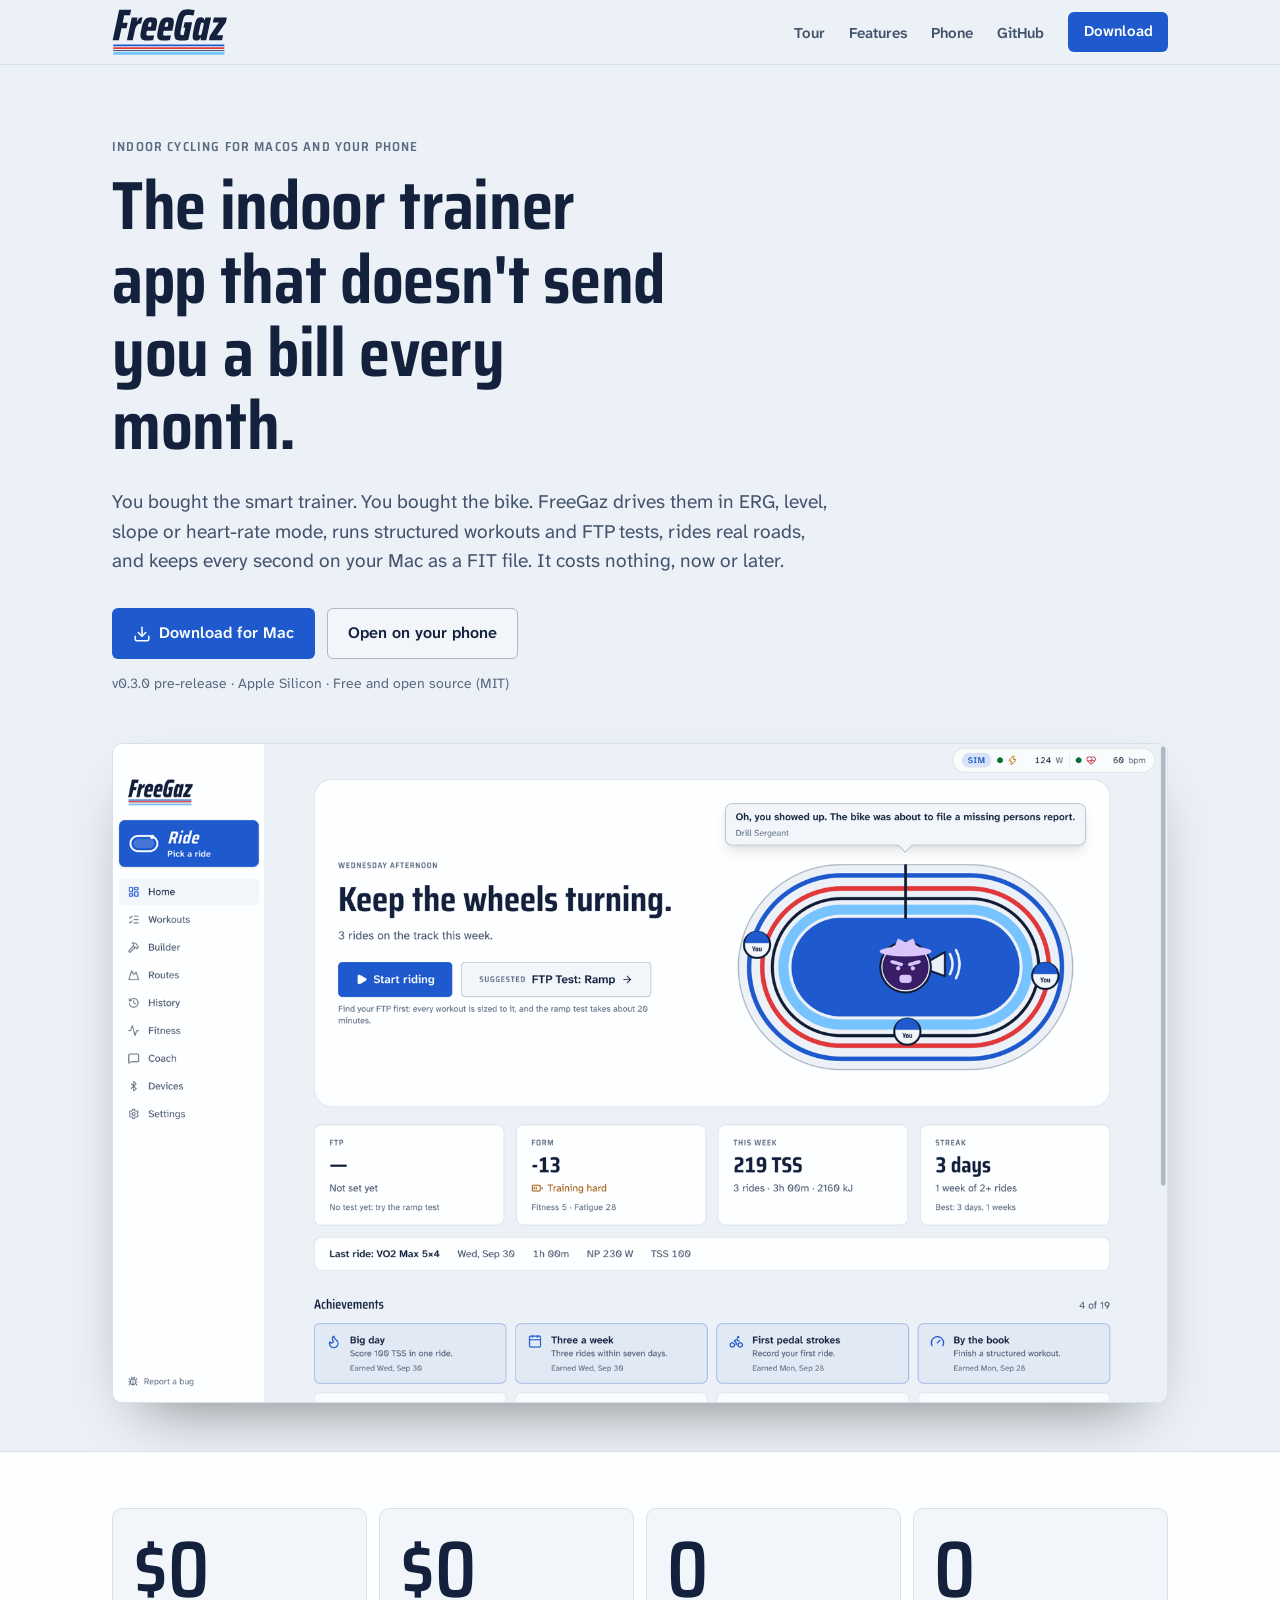
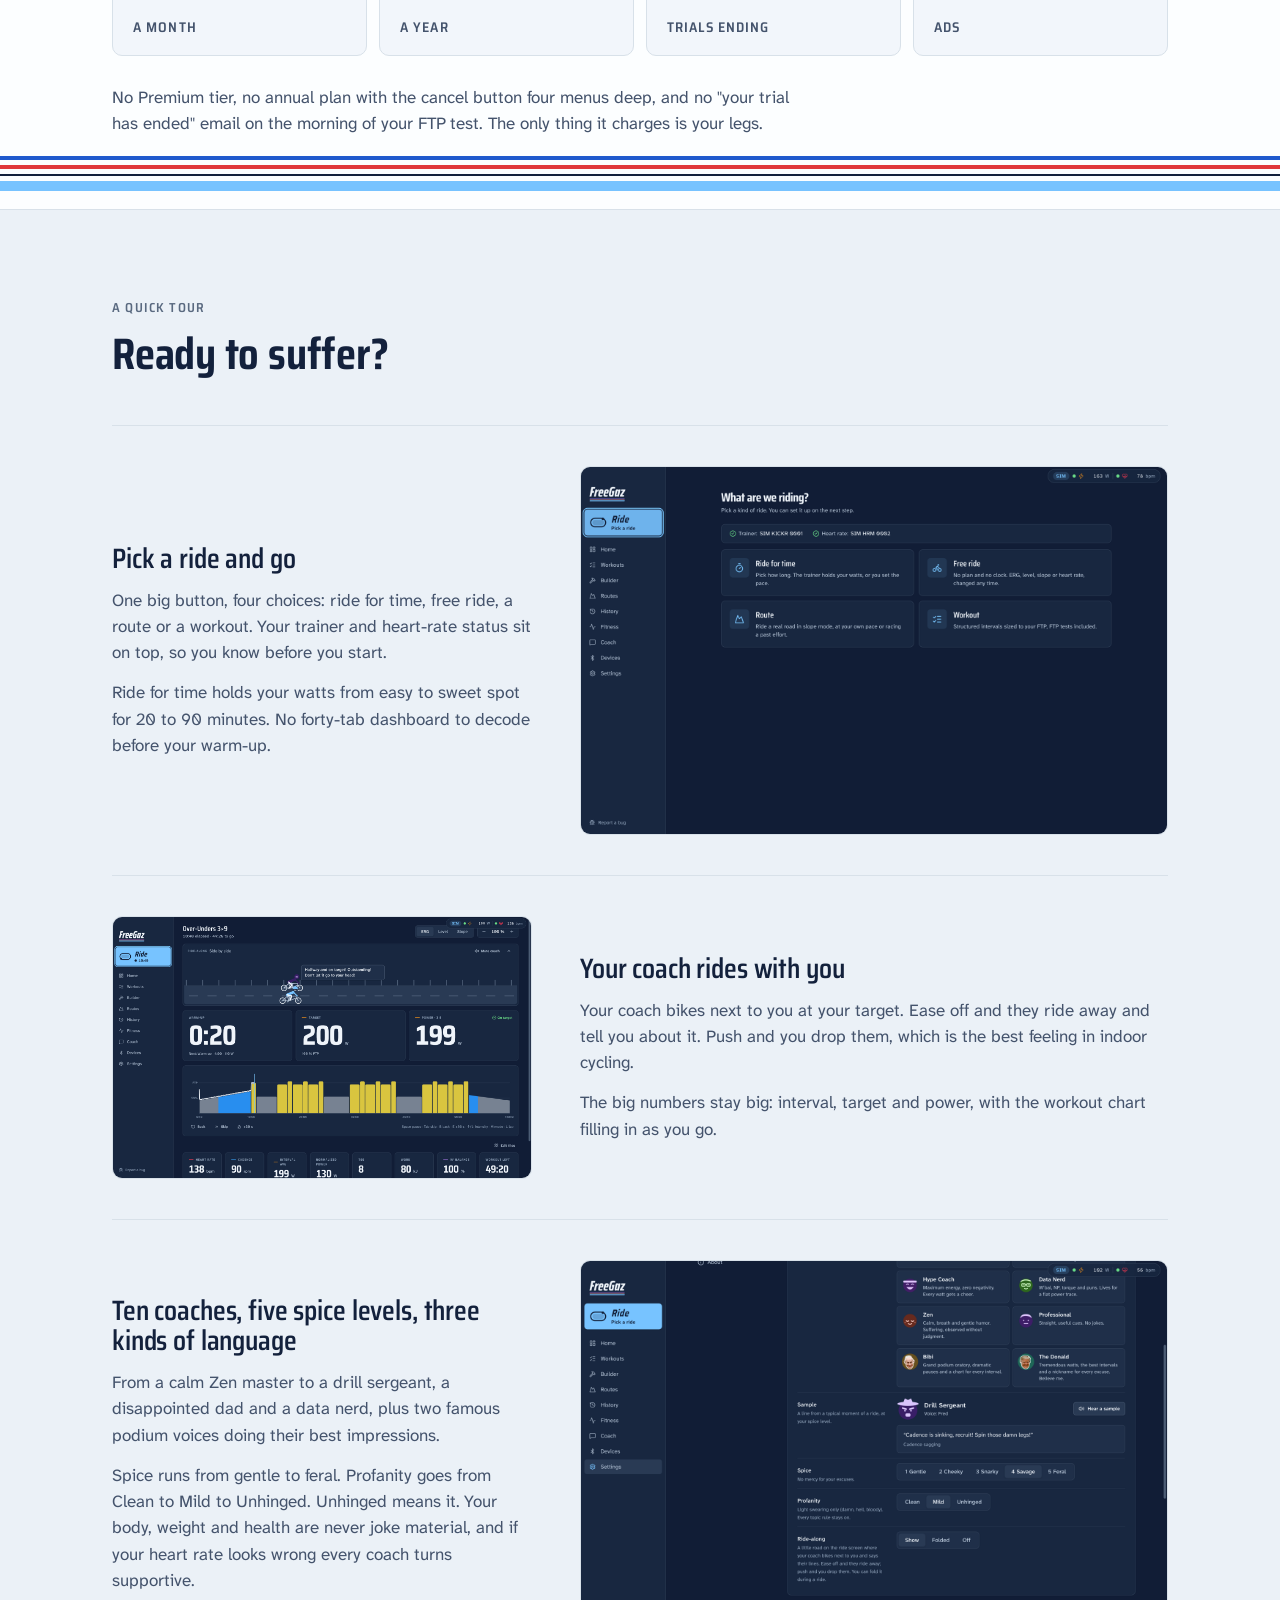
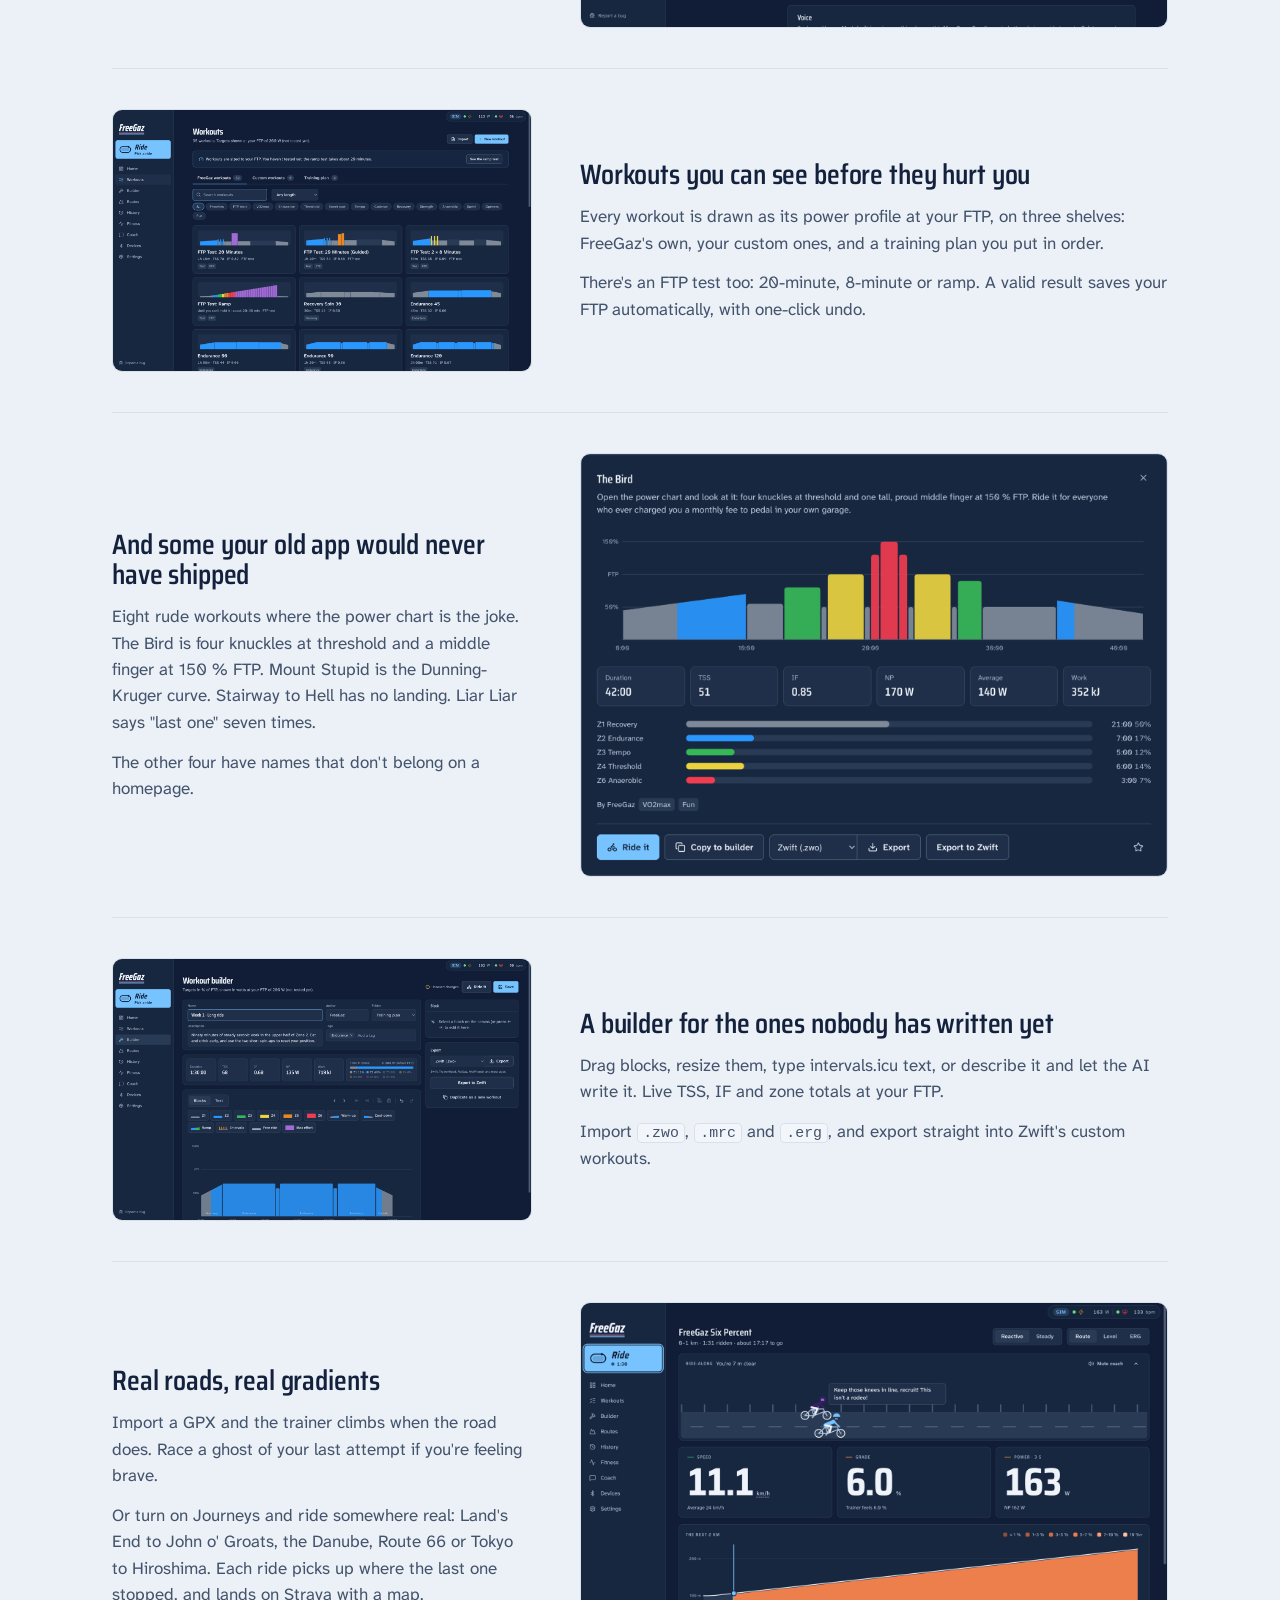
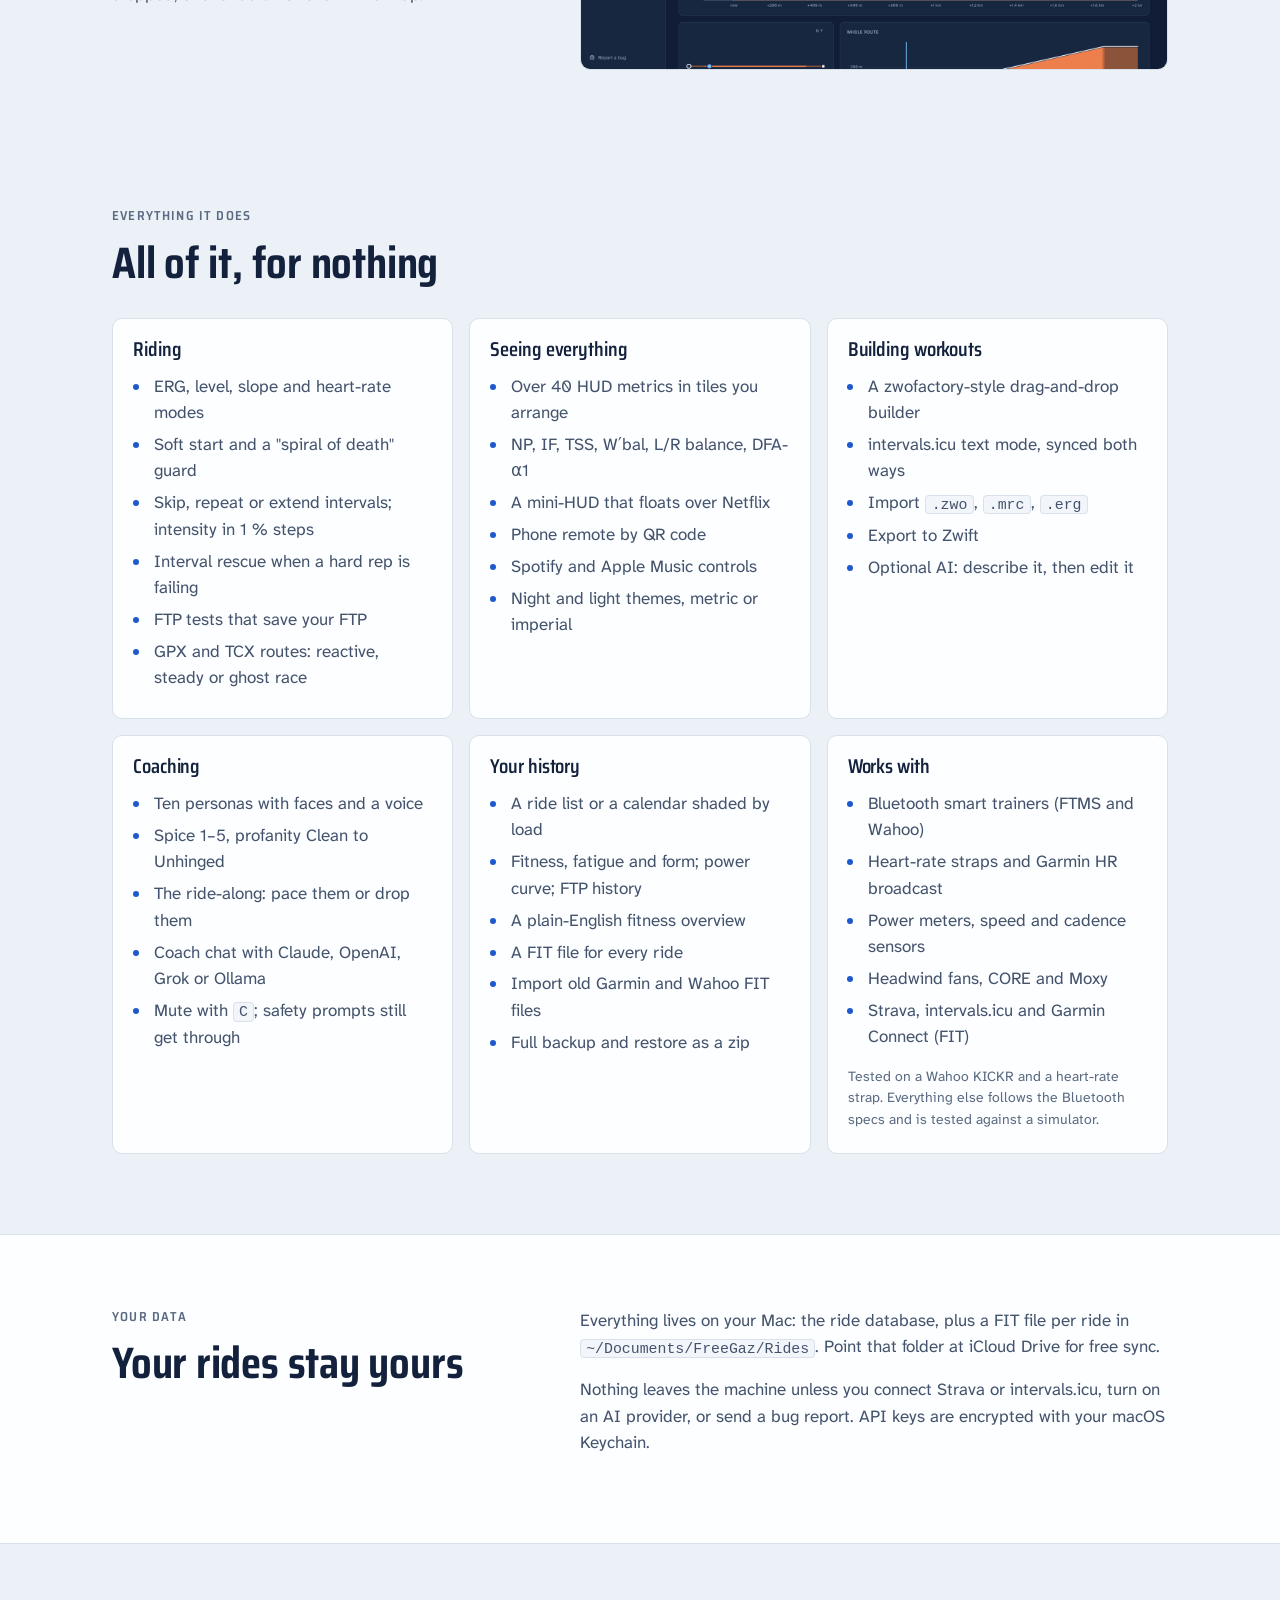
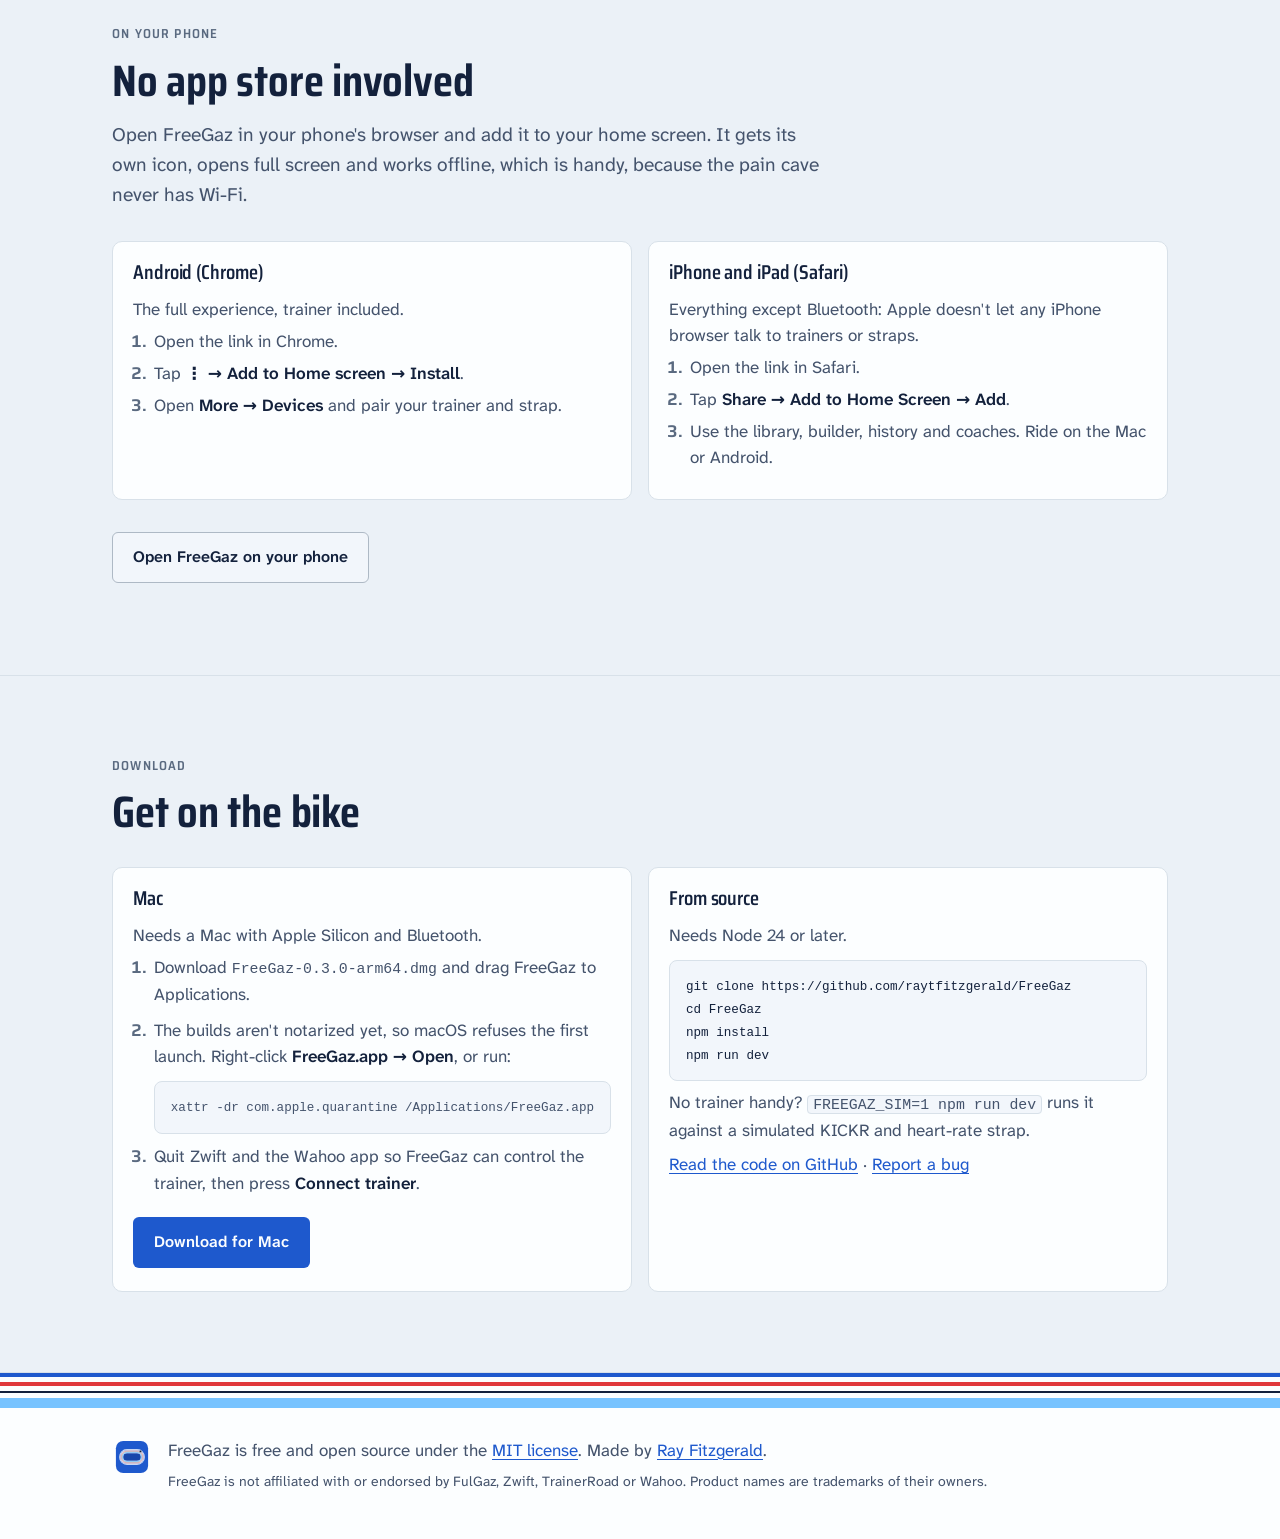
==== index.html @ f4ba13d8 "Serve the site at freegaz.app Co-Authored-By: Claude Opus 5.5 <noreply@anthropic.com>" ====
<!doctype html>
<html lang="en">
<head>
  <meta charset="utf-8">
  <meta name="viewport" content="width=device-width, initial-scale=1">
  <title>FreeGaz: the free indoor trainer app</title>
  <meta name="description" content="FreeGaz is a free, open-source indoor cycling trainer for macOS and your phone. ERG, workouts, FTP tests, real routes, a workout builder and coaches with opinions. No subscription.">
  <meta name="theme-color" content="#111d36" media="(prefers-color-scheme: dark)">
  <meta name="theme-color" content="#ebf1f7" media="(prefers-color-scheme: light)">
  <meta name="color-scheme" content="dark light">
  <link rel="canonical" href="https://freegaz.app/">
  <link rel="icon" href="assets/brand/freegaz-icon.svg" type="image/svg+xml">
  <link rel="apple-touch-icon" href="assets/brand/icon.png">

  <meta property="og:type" content="website">
  <meta property="og:url" content="https://freegaz.app/">
  <meta property="og:title" content="FreeGaz: the indoor trainer app that doesn't send you a bill every month">
  <meta property="og:description" content="Free, open-source indoor cycling for macOS and your phone. ERG, workouts, FTP tests, routes, a builder and rude coaches.">
  <meta property="og:image" content="https://freegaz.app/assets/img/home.png">
  <meta name="twitter:card" content="summary_large_image">

  <link rel="preload" href="assets/fonts/saira.woff2" as="font" type="font/woff2" crossorigin>
  <link rel="preload" href="assets/fonts/atkinson.woff2" as="font" type="font/woff2" crossorigin>
  <link rel="stylesheet" href="styles.css">
</head>
<body>
  <a class="skip" href="#main">Skip to content</a>

  <header class="site-header">
    <div class="wrap header-row">
      <a href="#top" class="brand" aria-label="FreeGaz home">
        <picture>
          <source media="(prefers-color-scheme: light)" srcset="assets/brand/freegaz-wordmark.svg">
          <img src="assets/brand/freegaz-wordmark-night.svg" alt="FreeGaz" width="132" height="53">
        </picture>
      </a>
      <nav aria-label="Main">
        <ul class="nav">
          <li><a href="#tour">Tour</a></li>
          <li><a href="#features">Features</a></li>
          <li><a href="#phone">Phone</a></li>
          <li><a href="https://github.com/raytfitzgerald/FreeGaz">GitHub</a></li>
          <li><a class="btn btn-small" href="#download">Download</a></li>
        </ul>
      </nav>
    </div>
  </header>

  <main id="main">
    <!-- Hero -->
    <section class="hero" id="top">
      <div class="wrap">
        <p class="eyebrow">Indoor cycling for macOS and your phone</p>
        <h1>The indoor trainer app that doesn't send you a bill every month.</h1>
        <p class="lede">You bought the smart trainer. You bought the bike. FreeGaz drives them in ERG, level, slope or heart-rate mode, runs structured workouts and FTP tests, rides real roads, and keeps every second on your Mac as a FIT file. It costs nothing, now or later.</p>
        <div class="cta-row">
          <a class="btn btn-primary" href="https://github.com/raytfitzgerald/FreeGaz/releases" data-dmg>
            <svg aria-hidden="true" width="18" height="18" viewBox="0 0 24 24" fill="none" stroke="currentColor" stroke-width="2" stroke-linecap="round" stroke-linejoin="round"><path d="M12 15V3"/><path d="M21 15v4a2 2 0 0 1-2 2H5a2 2 0 0 1-2-2v-4"/><path d="m7 10 5 5 5-5"/></svg>
            Download for Mac
          </a>
          <a class="btn btn-secondary" href="https://raytfitzgerald.github.io/FreeGaz/">Open on your phone</a>
        </div>
        <p class="fine"><span data-version>v0.3.0 pre-release</span> · Apple Silicon · Free and open source (MIT)</p>

        <figure class="hero-shot">
          <picture>
            <source media="(prefers-color-scheme: light)" srcset="assets/img/home-light.png">
            <img src="assets/img/home.png" width="1600" height="1000" alt="FreeGaz Home: a velodrome seen from above with this week's rides lapping it, and a coach shouting from the infield through a megaphone">
          </picture>
        </figure>
      </div>
    </section>

    <!-- Price board -->
    <section class="board" aria-labelledby="price-title">
      <div class="wrap">
        <h2 id="price-title" class="visually-hidden">What it costs</h2>
        <ul class="board-tiles">
          <li><span class="num">$0</span><span class="unit">a month</span></li>
          <li><span class="num">$0</span><span class="unit">a year</span></li>
          <li><span class="num">0</span><span class="unit">trials ending</span></li>
          <li><span class="num">0</span><span class="unit">ads</span></li>
        </ul>
        <p class="board-note">No Premium tier, no annual plan with the cancel button four menus deep, and no "your trial has ended" email on the morning of your FTP test. The only thing it charges is your legs.</p>
      </div>
      <div class="track" aria-hidden="true"><span></span><span></span><span></span><span></span></div>
    </section>

    <!-- Tour -->
    <section id="tour" class="tour" aria-labelledby="tour-title">
      <div class="wrap">
        <p class="eyebrow">A quick tour</p>
        <h2 id="tour-title">Ready to suffer?</h2>

        <article class="feature">
          <div class="feature-text">
            <h3>Pick a ride and go</h3>
            <p>One big button, four choices: ride for time, free ride, a route or a workout. Your trainer and heart-rate status sit on top, so you know before you start.</p>
            <p>Ride for time holds your watts from easy to sweet spot for 20 to 90 minutes. No forty-tab dashboard to decode before your warm-up.</p>
          </div>
          <figure class="shot"><img loading="lazy" src="assets/img/ride-picker.png" width="1600" height="1000" alt="The Ride picker: ride for time, free ride, route or workout, with the trainer and heart-rate status on top"></figure>
        </article>

        <article class="feature flip">
          <div class="feature-text">
            <h3>Your coach rides with you</h3>
            <p>Your coach bikes next to you at your target. Ease off and they ride away and tell you about it. Push and you drop them, which is the best feeling in indoor cycling.</p>
            <p>The big numbers stay big: interval, target and power, with the workout chart filling in as you go.</p>
          </div>
          <figure class="shot"><img loading="lazy" src="assets/img/workout.png" width="1600" height="1000" alt="A workout mid-ride: the coach on the ride-along, the interval, target and power numbers, and the workout chart filling in"></figure>
        </article>

        <article class="feature">
          <div class="feature-text">
            <h3>Ten coaches, five spice levels, three kinds of language</h3>
            <p>From a calm Zen master to a drill sergeant, a disappointed dad and a data nerd, plus two famous podium voices doing their best impressions.</p>
            <p>Spice runs from gentle to feral. Profanity goes from Clean to Mild to Unhinged. Unhinged means it. Your body, weight and health are never joke material, and if your heart rate looks wrong every coach turns supportive.</p>
          </div>
          <figure class="shot"><img loading="lazy" src="assets/img/coach.png" width="1600" height="1000" alt="Coach settings: the personas, a sample line, spice from gentle to feral, and profanity from clean to unhinged"></figure>
        </article>

        <article class="feature flip">
          <div class="feature-text">
            <h3>Workouts you can see before they hurt you</h3>
            <p>Every workout is drawn as its power profile at your FTP, on three shelves: FreeGaz's own, your custom ones, and a training plan you put in order.</p>
            <p>There's an FTP test too: 20-minute, 8-minute or ramp. A valid result saves your FTP automatically, with one-click undo.</p>
          </div>
          <figure class="shot"><img loading="lazy" src="assets/img/workouts.png" width="1600" height="1000" alt="The Workouts page: every workout drawn as its power profile, with Custom workouts and Training plan tabs"></figure>
        </article>

        <article class="feature">
          <div class="feature-text">
            <h3>And some your old app would never have shipped</h3>
            <p>Eight rude workouts where the power chart is the joke. The Bird is four knuckles at threshold and a middle finger at 150&nbsp;% FTP. Mount Stupid is the Dunning-Kruger curve. Stairway to Hell has no landing. Liar Liar says "last one" seven times.</p>
            <p>The other four have names that don't belong on a homepage.</p>
          </div>
          <figure class="shot"><img loading="lazy" src="assets/img/the-bird.png" width="1600" height="1151" alt="The Bird: a workout whose power profile is a hand with the middle finger raised, at 150 % FTP"></figure>
        </article>

        <article class="feature flip">
          <div class="feature-text">
            <h3>A builder for the ones nobody has written yet</h3>
            <p>Drag blocks, resize them, type intervals.icu text, or describe it and let the AI write it. Live TSS, IF and zone totals at your FTP.</p>
            <p>Import <code>.zwo</code>, <code>.mrc</code> and <code>.erg</code>, and export straight into Zwift's custom workouts.</p>
          </div>
          <figure class="shot"><img loading="lazy" src="assets/img/builder.png" width="1600" height="1000" alt="The builder: name, author and folder, live TSS, IF and zones, blocks you drag and resize, and export to Zwift"></figure>
        </article>

        <article class="feature">
          <div class="feature-text">
            <h3>Real roads, real gradients</h3>
            <p>Import a GPX and the trainer climbs when the road does. Race a ghost of your last attempt if you're feeling brave.</p>
            <p>Or turn on Journeys and ride somewhere real: Land's End to John o' Groats, the Danube, Route 66 or Tokyo to Hiroshima. Each ride picks up where the last one stopped, and lands on Strava with a map.</p>
          </div>
          <figure class="shot"><img loading="lazy" src="assets/img/route.png" width="1600" height="1000" alt="A route ride on a 6 % climb: speed, grade and power, the ride-along, and the next two kilometres of elevation"></figure>
        </article>
      </div>
    </section>

    <!-- Features -->
    <section id="features" class="features" aria-labelledby="features-title">
      <div class="wrap">
        <p class="eyebrow">Everything it does</p>
        <h2 id="features-title">All of it, for nothing</h2>
        <div class="grid">
          <div class="card">
            <h3>Riding</h3>
            <ul>
              <li>ERG, level, slope and heart-rate modes</li>
              <li>Soft start and a "spiral of death" guard</li>
              <li>Skip, repeat or extend intervals; intensity in 1&nbsp;% steps</li>
              <li>Interval rescue when a hard rep is failing</li>
              <li>FTP tests that save your FTP</li>
              <li>GPX and TCX routes: reactive, steady or ghost race</li>
            </ul>
          </div>
          <div class="card">
            <h3>Seeing everything</h3>
            <ul>
              <li>Over 40 HUD metrics in tiles you arrange</li>
              <li>NP, IF, TSS, W′bal, L/R balance, DFA-α1</li>
              <li>A mini-HUD that floats over Netflix</li>
              <li>Phone remote by QR code</li>
              <li>Spotify and Apple Music controls</li>
              <li>Night and light themes, metric or imperial</li>
            </ul>
          </div>
          <div class="card">
            <h3>Building workouts</h3>
            <ul>
              <li>A zwofactory-style drag-and-drop builder</li>
              <li>intervals.icu text mode, synced both ways</li>
              <li>Import <code>.zwo</code>, <code>.mrc</code>, <code>.erg</code></li>
              <li>Export to Zwift</li>
              <li>Optional AI: describe it, then edit it</li>
            </ul>
          </div>
          <div class="card">
            <h3>Coaching</h3>
            <ul>
              <li>Ten personas with faces and a voice</li>
              <li>Spice 1–5, profanity Clean to Unhinged</li>
              <li>The ride-along: pace them or drop them</li>
              <li>Coach chat with Claude, OpenAI, Grok or Ollama</li>
              <li>Mute with <kbd>C</kbd>; safety prompts still get through</li>
            </ul>
          </div>
          <div class="card">
            <h3>Your history</h3>
            <ul>
              <li>A ride list or a calendar shaded by load</li>
              <li>Fitness, fatigue and form; power curve; FTP history</li>
              <li>A plain-English fitness overview</li>
              <li>A FIT file for every ride</li>
              <li>Import old Garmin and Wahoo FIT files</li>
              <li>Full backup and restore as a zip</li>
            </ul>
          </div>
          <div class="card">
            <h3>Works with</h3>
            <ul>
              <li>Bluetooth smart trainers (FTMS and Wahoo)</li>
              <li>Heart-rate straps and Garmin HR broadcast</li>
              <li>Power meters, speed and cadence sensors</li>
              <li>Headwind fans, CORE and Moxy</li>
              <li>Strava, intervals.icu and Garmin Connect (FIT)</li>
            </ul>
            <p class="card-note">Tested on a Wahoo KICKR and a heart-rate strap. Everything else follows the Bluetooth specs and is tested against a simulator.</p>
          </div>
        </div>
      </div>
    </section>

    <!-- Data -->
    <section class="data" aria-labelledby="data-title">
      <div class="wrap data-row">
        <div>
          <p class="eyebrow">Your data</p>
          <h2 id="data-title">Your rides stay yours</h2>
        </div>
        <div class="data-text">
          <p>Everything lives on your Mac: the ride database, plus a FIT file per ride in <code>~/Documents/FreeGaz/Rides</code>. Point that folder at iCloud Drive for free sync.</p>
          <p>Nothing leaves the machine unless you connect Strava or intervals.icu, turn on an AI provider, or send a bug report. API keys are encrypted with your macOS Keychain.</p>
        </div>
      </div>
    </section>

    <!-- Phone -->
    <section id="phone" class="phone" aria-labelledby="phone-title">
      <div class="wrap">
        <p class="eyebrow">On your phone</p>
        <h2 id="phone-title">No app store involved</h2>
        <p class="section-lede">Open FreeGaz in your phone's browser and add it to your home screen. It gets its own icon, opens full screen and works offline, which is handy, because the pain cave never has Wi-Fi.</p>
        <div class="grid two">
          <div class="card">
            <h3>Android (Chrome)</h3>
            <p>The full experience, trainer included.</p>
            <ol>
              <li>Open the link in Chrome.</li>
              <li>Tap <strong>⋮ → Add to Home screen → Install</strong>.</li>
              <li>Open <strong>More → Devices</strong> and pair your trainer and strap.</li>
            </ol>
          </div>
          <div class="card">
            <h3>iPhone and iPad (Safari)</h3>
            <p>Everything except Bluetooth: Apple doesn't let any iPhone browser talk to trainers or straps.</p>
            <ol>
              <li>Open the link in Safari.</li>
              <li>Tap <strong>Share → Add to Home Screen → Add</strong>.</li>
              <li>Use the library, builder, history and coaches. Ride on the Mac or Android.</li>
            </ol>
          </div>
        </div>
        <p class="cta-row"><a class="btn btn-secondary" href="https://raytfitzgerald.github.io/FreeGaz/">Open FreeGaz on your phone</a></p>
      </div>
    </section>

    <!-- Download -->
    <section id="download" class="download" aria-labelledby="download-title">
      <div class="wrap">
        <p class="eyebrow">Download</p>
        <h2 id="download-title">Get on the bike</h2>
        <div class="grid two">
          <div class="card">
            <h3>Mac</h3>
            <p>Needs a Mac with Apple Silicon and Bluetooth.</p>
            <ol>
              <li>Download <span class="mono" data-dmg-name>FreeGaz-0.3.0-arm64.dmg</span> and drag FreeGaz to Applications.</li>
              <li>The builds aren't notarized yet, so macOS refuses the first launch. Right-click <strong>FreeGaz.app → Open</strong>, or run:
                <pre><code>xattr -dr com.apple.quarantine /Applications/FreeGaz.app</code></pre>
              </li>
              <li>Quit Zwift and the Wahoo app so FreeGaz can control the trainer, then press <strong>Connect trainer</strong>.</li>
            </ol>
            <p><a class="btn btn-primary" href="https://github.com/raytfitzgerald/FreeGaz/releases" data-dmg>Download for Mac</a></p>
          </div>
          <div class="card">
            <h3>From source</h3>
            <p>Needs Node 24 or later.</p>
            <pre><code>git clone https://github.com/raytfitzgerald/FreeGaz
cd FreeGaz
npm install
npm run dev</code></pre>
            <p>No trainer handy? <code>FREEGAZ_SIM=1 npm run dev</code> runs it against a simulated KICKR and heart-rate strap.</p>
            <p><a href="https://github.com/raytfitzgerald/FreeGaz">Read the code on GitHub</a> · <a href="https://github.com/raytfitzgerald/FreeGaz/issues/new/choose">Report a bug</a></p>
          </div>
        </div>
      </div>
    </section>
  </main>

  <footer class="site-footer">
    <div class="track" aria-hidden="true"><span></span><span></span><span></span><span></span></div>
    <div class="wrap footer-row">
      <img src="assets/brand/freegaz-icon.svg" alt="" width="40" height="40">
      <div>
        <p>FreeGaz is free and open source under the <a href="https://github.com/raytfitzgerald/FreeGaz/blob/main/LICENSE">MIT license</a>. Made by <a href="https://github.com/raytfitzgerald">Ray Fitzgerald</a>.</p>
        <p class="fine">FreeGaz is not affiliated with or endorsed by FulGaz, Zwift, TrainerRoad or Wahoo. Product names are trademarks of their owners.</p>
      </div>
    </div>
  </footer>

  <script>
    // Point the download buttons at the newest release's DMG. The links fall
    // back to the releases page if GitHub doesn't answer.
    fetch("https://api.github.com/repos/raytfitzgerald/FreeGaz/releases?per_page=1")
      .then((r) => (r.ok ? r.json() : Promise.reject()))
      .then(([release]) => {
        const dmg = release && release.assets.find((a) => a.name.endsWith(".dmg"));
        if (!dmg) return;
        document.querySelectorAll("[data-dmg]").forEach((a) => (a.href = dmg.browser_download_url));
        document.querySelectorAll("[data-dmg-name]").forEach((el) => (el.textContent = dmg.name));
        const label = release.tag_name + (release.prerelease ? " pre-release" : "");
        document.querySelectorAll("[data-version]").forEach((el) => (el.textContent = label));
      })
      .catch(() => {});
  </script>
</body>
</html>
---- styles.css ----
/* FreeGaz site: the Velodrome brand (docs/BRAND.md in the app repo).
   Night is the default; Track day follows the system's light mode. */

@font-face {
  font-family: "Saira";
  src: url("assets/fonts/saira.woff2") format("woff2");
  font-weight: 100 900;
  font-stretch: 50% 125%;
  font-display: swap;
}
@font-face {
  font-family: "Atkinson Hyperlegible Next";
  src: url("assets/fonts/atkinson.woff2") format("woff2");
  font-weight: 200 800;
  font-display: swap;
}
@font-face {
  font-family: "Atkinson Hyperlegible Next";
  src: url("assets/fonts/atkinson-italic.woff2") format("woff2");
  font-weight: 200 800;
  font-style: italic;
  font-display: swap;
}

:root {
  --stayer: #1e59cd;
  --azur: #77c3ff;
  --sprinter: #e0383b;

  --bg: #111d36;
  --panel: #182740;
  --panel-2: #1f2f49;
  --panel-3: #293a54;
  --line: #32425a;
  --line-strong: #4c5d75;
  --ink: #eff4fa;
  --ink-dim: #bdccde;
  --ink-faint: #9aadc4;
  --accent: #77c3ff;
  --accent-dim: #4790d8;
  --on-accent: #111d36;
  --measure: #eff4fa;

  --font-display: "Saira", -apple-system, BlinkMacSystemFont, system-ui, sans-serif;
  --font-sans: "Atkinson Hyperlegible Next", -apple-system, BlinkMacSystemFont, system-ui, sans-serif;
  --font-mono: ui-monospace, SFMono-Regular, Menlo, monospace;

  --wrap: 1120px;
  color-scheme: dark;
}

@media (prefers-color-scheme: light) {
  :root {
    --bg: #ebf1f7;
    --panel: #fcfeff;
    --panel-2: #f2f6fb;
    --panel-3: #e3eaf2;
    --line: #d8e1e9;
    --line-strong: #aeb9c5;
    --ink: #13213c;
    --ink-dim: #44536c;
    --ink-faint: #5a6a80;
    --accent: #1e59cd;
    --accent-dim: #1543a8;
    --on-accent: #fcfeff;
    --measure: #13213c;
    color-scheme: light;
  }
}

*, *::before, *::after { box-sizing: border-box; }

html { scroll-behavior: smooth; scroll-padding-top: 80px; }
@media (prefers-reduced-motion: reduce) { html { scroll-behavior: auto; } }

body {
  margin: 0;
  background: var(--bg);
  color: var(--ink);
  font-family: var(--font-sans);
  font-size: 1.0625rem;
  line-height: 1.55;
  -webkit-font-smoothing: antialiased;
}

img { max-width: 100%; height: auto; display: block; }

a { color: var(--accent); text-underline-offset: 3px; }
a:hover { text-decoration-thickness: 2px; }

:focus-visible { outline: 2px solid var(--accent); outline-offset: 2px; border-radius: 4px; }

code, kbd, .mono { font-family: var(--font-mono); font-size: 0.875em; }
:not(pre) > code, kbd {
  background: var(--panel-2);
  border: 1px solid var(--line);
  border-radius: 4px;
  padding: 0.05em 0.35em;
}
pre {
  margin: 0.75rem 0 0;
  background: var(--panel-2);
  border: 1px solid var(--line);
  border-radius: 8px;
  padding: 0.85rem 1rem;
  overflow-x: auto;
  font-size: 0.9rem;
  line-height: 1.6;
}

.wrap { max-width: var(--wrap); margin: 0 auto; padding: 0 16px; }
@media (min-width: 720px) { .wrap { padding: 0 32px; } }

.skip { position: absolute; left: -9999px; }
.skip:focus { left: 16px; top: 12px; z-index: 100; background: var(--panel); padding: 8px 12px; border-radius: 6px; }

.visually-hidden {
  position: absolute; width: 1px; height: 1px; overflow: hidden;
  clip: rect(0 0 0 0); white-space: nowrap;
}

/* Type */

h1, h2, h3 {
  font-family: var(--font-display);
  font-stretch: 80%;
  font-weight: 700;
  line-height: 1.08;
  margin: 0;
  letter-spacing: -0.005em;
}
h1 { font-size: clamp(2.3rem, 6vw, 4.25rem); max-width: 16ch; }
h2 { font-size: clamp(1.9rem, 4vw, 2.75rem); }
h3 { font-size: 1.4rem; font-weight: 600; }

.eyebrow {
  font-family: var(--font-display);
  font-stretch: 88%;
  font-weight: 600;
  font-size: 0.8125rem;
  text-transform: uppercase;
  letter-spacing: 0.09em;
  color: var(--ink-faint);
  margin: 0 0 0.75rem;
}

.lede, .section-lede { color: var(--ink-dim); font-size: 1.2rem; max-width: 60ch; }
.section-lede { margin: 1rem 0 2rem; }
.fine { color: var(--ink-faint); font-size: 0.875rem; }

/* Buttons */

.btn {
  display: inline-flex;
  align-items: center;
  gap: 0.5rem;
  font-family: var(--font-sans);
  font-weight: 600;
  font-size: 1rem;
  text-decoration: none;
  padding: 0.75rem 1.25rem;
  border-radius: 6px;
  border: 1px solid transparent;
  transition: background-color 140ms ease-out, border-color 140ms ease-out;
}
.btn-primary { background: var(--accent); color: var(--on-accent); }
.btn-primary:hover { background: var(--accent-dim); }
.btn-secondary { background: var(--panel-2); color: var(--ink); border-color: var(--line-strong); }
.btn-secondary:hover { background: var(--panel-3); }
.btn-small { padding: 0.45rem 0.9rem; font-size: 0.9375rem; background: var(--accent); color: var(--on-accent); }
.btn-small:hover { background: var(--accent-dim); }

.cta-row { display: flex; flex-wrap: wrap; gap: 0.75rem; margin: 2rem 0 0.75rem; }

/* Header */

.site-header {
  position: sticky; top: 0; z-index: 10;
  background: color-mix(in srgb, var(--bg) 92%, transparent);
  border-bottom: 1px solid var(--line);
  backdrop-filter: saturate(1.2) blur(6px);
}
.header-row { display: flex; align-items: center; justify-content: space-between; height: 64px; gap: 1rem; }
.brand img { width: 116px; height: auto; }
.nav { display: flex; align-items: center; gap: 1.5rem; list-style: none; margin: 0; padding: 0; }
.nav a:not(.btn) { color: var(--ink-dim); text-decoration: none; font-weight: 600; font-size: 0.9375rem; }
.nav a:not(.btn):hover { color: var(--ink); }
@media (max-width: 640px) {
  .nav li:not(:last-child) { display: none; }
}

/* Hero */

.hero { padding: 4.5rem 0 3rem; }
.hero .lede { margin: 1.5rem 0 0; }
.hero-shot { margin: 3rem 0 0; }

.shot, .hero-shot {
  border: 1px solid var(--line);
  border-radius: 10px;
  overflow: hidden;
  background: var(--panel);
}
.hero-shot { box-shadow: 0 30px 60px -30px rgb(0 0 0 / 0.5); }

/* Price board: a timing board */

.board { position: relative; padding: 3.5rem 0 4.5rem; background: var(--panel); border-block: 1px solid var(--line); overflow: hidden; }
.board-tiles {
  list-style: none; margin: 0; padding: 0;
  display: grid; grid-template-columns: repeat(2, 1fr); gap: 12px;
}
@media (min-width: 760px) { .board-tiles { grid-template-columns: repeat(4, 1fr); } }
.board-tiles li {
  background: var(--panel-2);
  border: 1px solid var(--line);
  border-radius: 10px;
  padding: 1.25rem 1.25rem 1rem;
  display: flex; flex-direction: column;
}
.board-tiles .num {
  font-family: var(--font-display);
  font-stretch: 80%;
  font-weight: 600;
  font-variant-numeric: tabular-nums;
  font-size: clamp(3.25rem, 8vw, 5rem);
  line-height: 1;
}
.board-tiles .unit { color: var(--ink-dim); font-family: var(--font-display); font-stretch: 88%; font-weight: 600; text-transform: uppercase; letter-spacing: 0.08em; font-size: 0.875rem; margin-top: 0.5rem; }
.board-note { color: var(--ink-dim); max-width: 62ch; margin: 1.75rem 0 0; }

/* The four track lines, leaning 12° like the wordmark */
.track { position: absolute; left: -2%; right: -2%; bottom: 18px; display: grid; gap: 5px; }
.track span { display: block; height: 4px; }
.track span:nth-child(1) { background: var(--stayer); }
.track span:nth-child(2) { background: var(--sprinter); }
.track span:nth-child(3) { background: var(--measure); height: 2px; }
.track span:nth-child(4) { background: var(--azur); height: 10px; }

/* Tour */

.tour { padding: 5.5rem 0 2rem; }
.tour h2 { margin-bottom: 3rem; }
.feature {
  display: grid; gap: 1.5rem 3rem; align-items: center;
  padding: 2.5rem 0;
  border-top: 1px solid var(--line);
}
.feature-text p { color: var(--ink-dim); margin: 0.85rem 0 0; }
.feature-text h3 { font-size: 1.75rem; }
@media (min-width: 900px) {
  .feature { grid-template-columns: 5fr 7fr; }
  .feature.flip .feature-text { order: 2; }
}
.feature .shot { margin: 0; }

/* Cards and grids */

.features { padding: 4rem 0 5rem; }
.features h2 { margin-bottom: 2rem; }
.grid { display: grid; gap: 16px; grid-template-columns: 1fr; }
@media (min-width: 640px) { .grid { grid-template-columns: repeat(2, 1fr); } }
@media (min-width: 980px) { .grid:not(.two) { grid-template-columns: repeat(3, 1fr); } }

.card {
  background: var(--panel);
  border: 1px solid var(--line);
  border-radius: 10px;
  padding: 1.25rem 1.25rem 1.4rem;
  min-width: 0;
}
.card h3 { font-size: 1.25rem; margin-bottom: 0.75rem; }
.card p { color: var(--ink-dim); margin: 0.5rem 0 0; }
.card ul, .card ol { margin: 0; padding-left: 1.1rem; color: var(--ink-dim); }
.card li { margin: 0.35rem 0; padding-left: 0.2rem; }
.card ul li::marker { color: var(--accent); }
.card ol li::marker { font-family: var(--font-display); font-weight: 600; color: var(--ink-faint); }
.card strong { color: var(--ink); font-weight: 600; }
.card-note { font-size: 0.875rem; color: var(--ink-faint) !important; margin-top: 1rem !important; }
.card .btn { margin-top: 0.75rem; }

/* Data */

.data { padding: 4.5rem 0; background: var(--panel); border-block: 1px solid var(--line); }
.data-row { display: grid; gap: 1.5rem 3rem; }
@media (min-width: 900px) { .data-row { grid-template-columns: 5fr 7fr; } }
.data-text p { color: var(--ink-dim); margin: 0 0 1rem; }

/* Phone and download */

.phone, .download { padding: 5rem 0; }
.phone h2 { margin-bottom: 0; }
.download { border-top: 1px solid var(--line); }
.download h2 { margin-bottom: 2rem; }
.download ol li { margin-bottom: 0.6rem; }

/* Footer */

.site-footer { position: relative; overflow: hidden; padding: 4rem 0 2.5rem; background: var(--panel); border-top: 1px solid var(--line); }
.site-footer .track { top: 0; bottom: auto; }
.footer-row { display: flex; gap: 1rem; align-items: flex-start; }
.footer-row p { margin: 0 0 0.5rem; color: var(--ink-dim); }
.footer-row img { flex: none; }
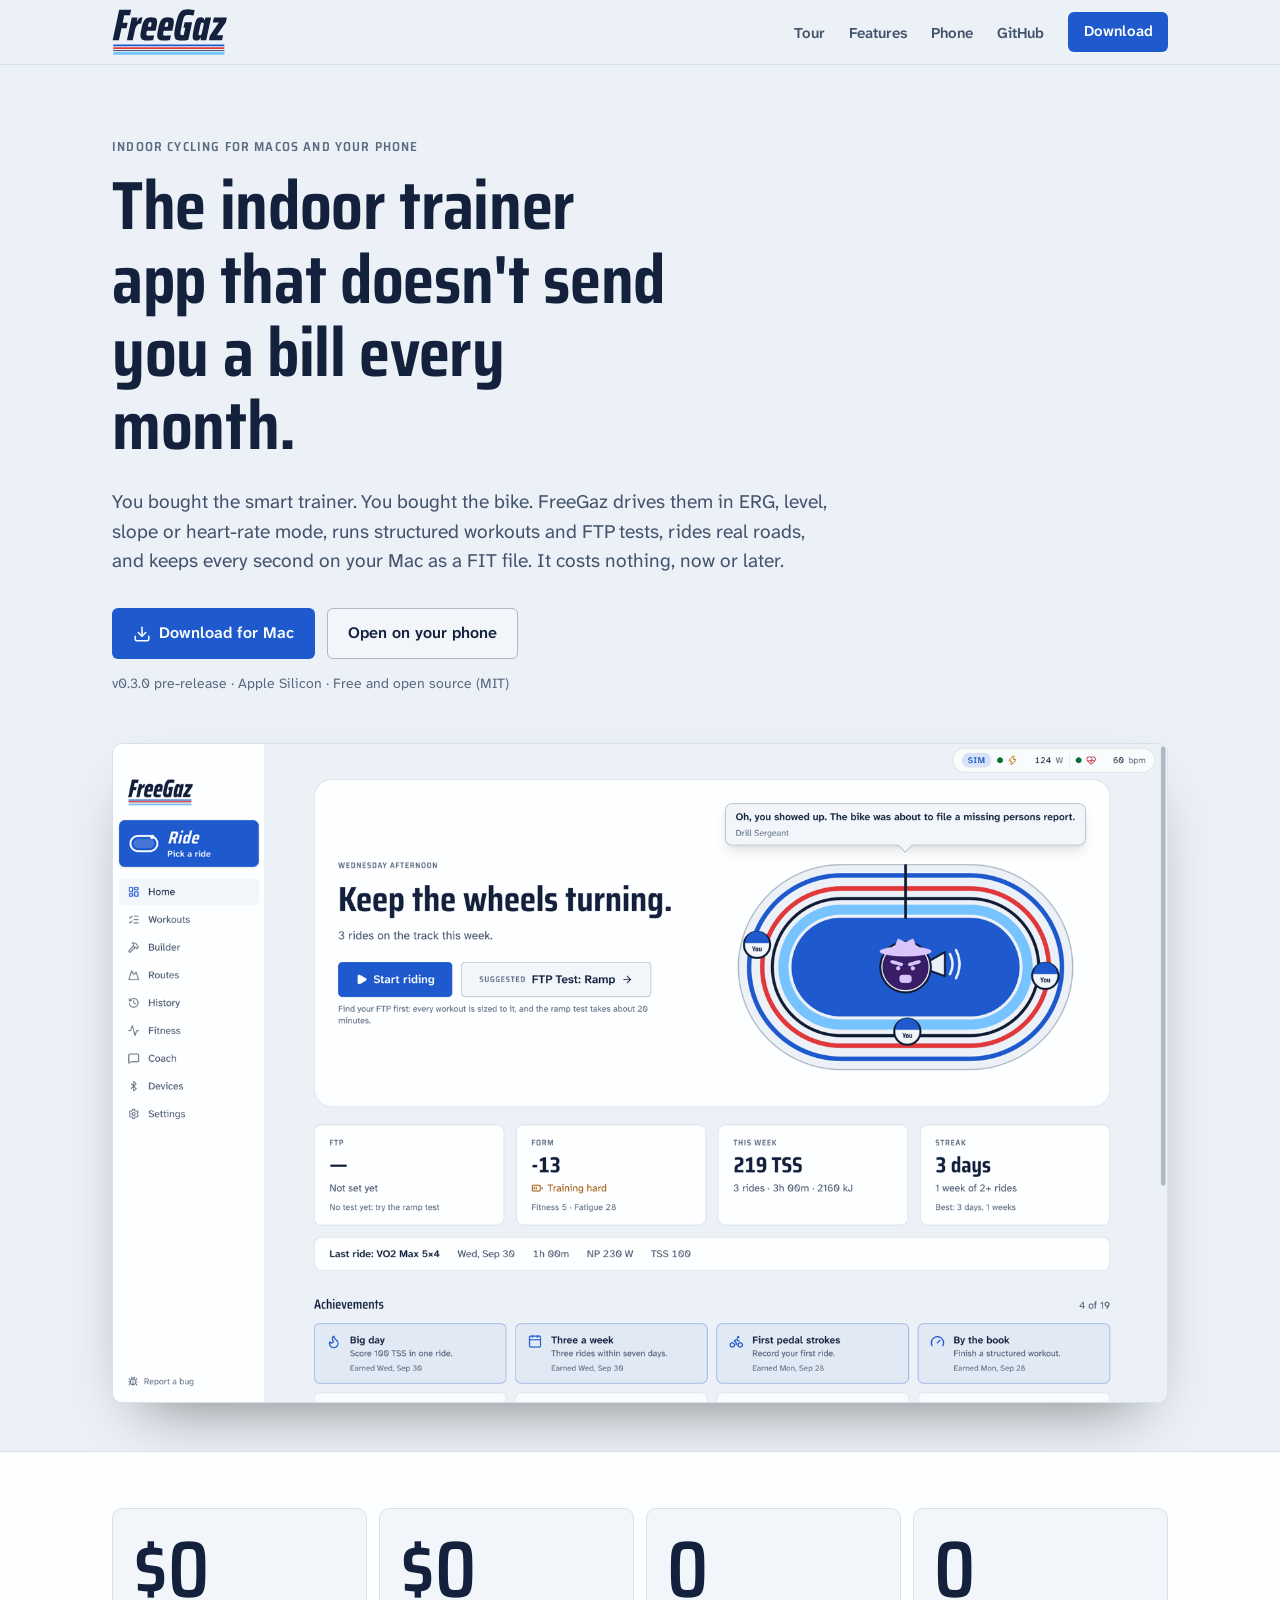
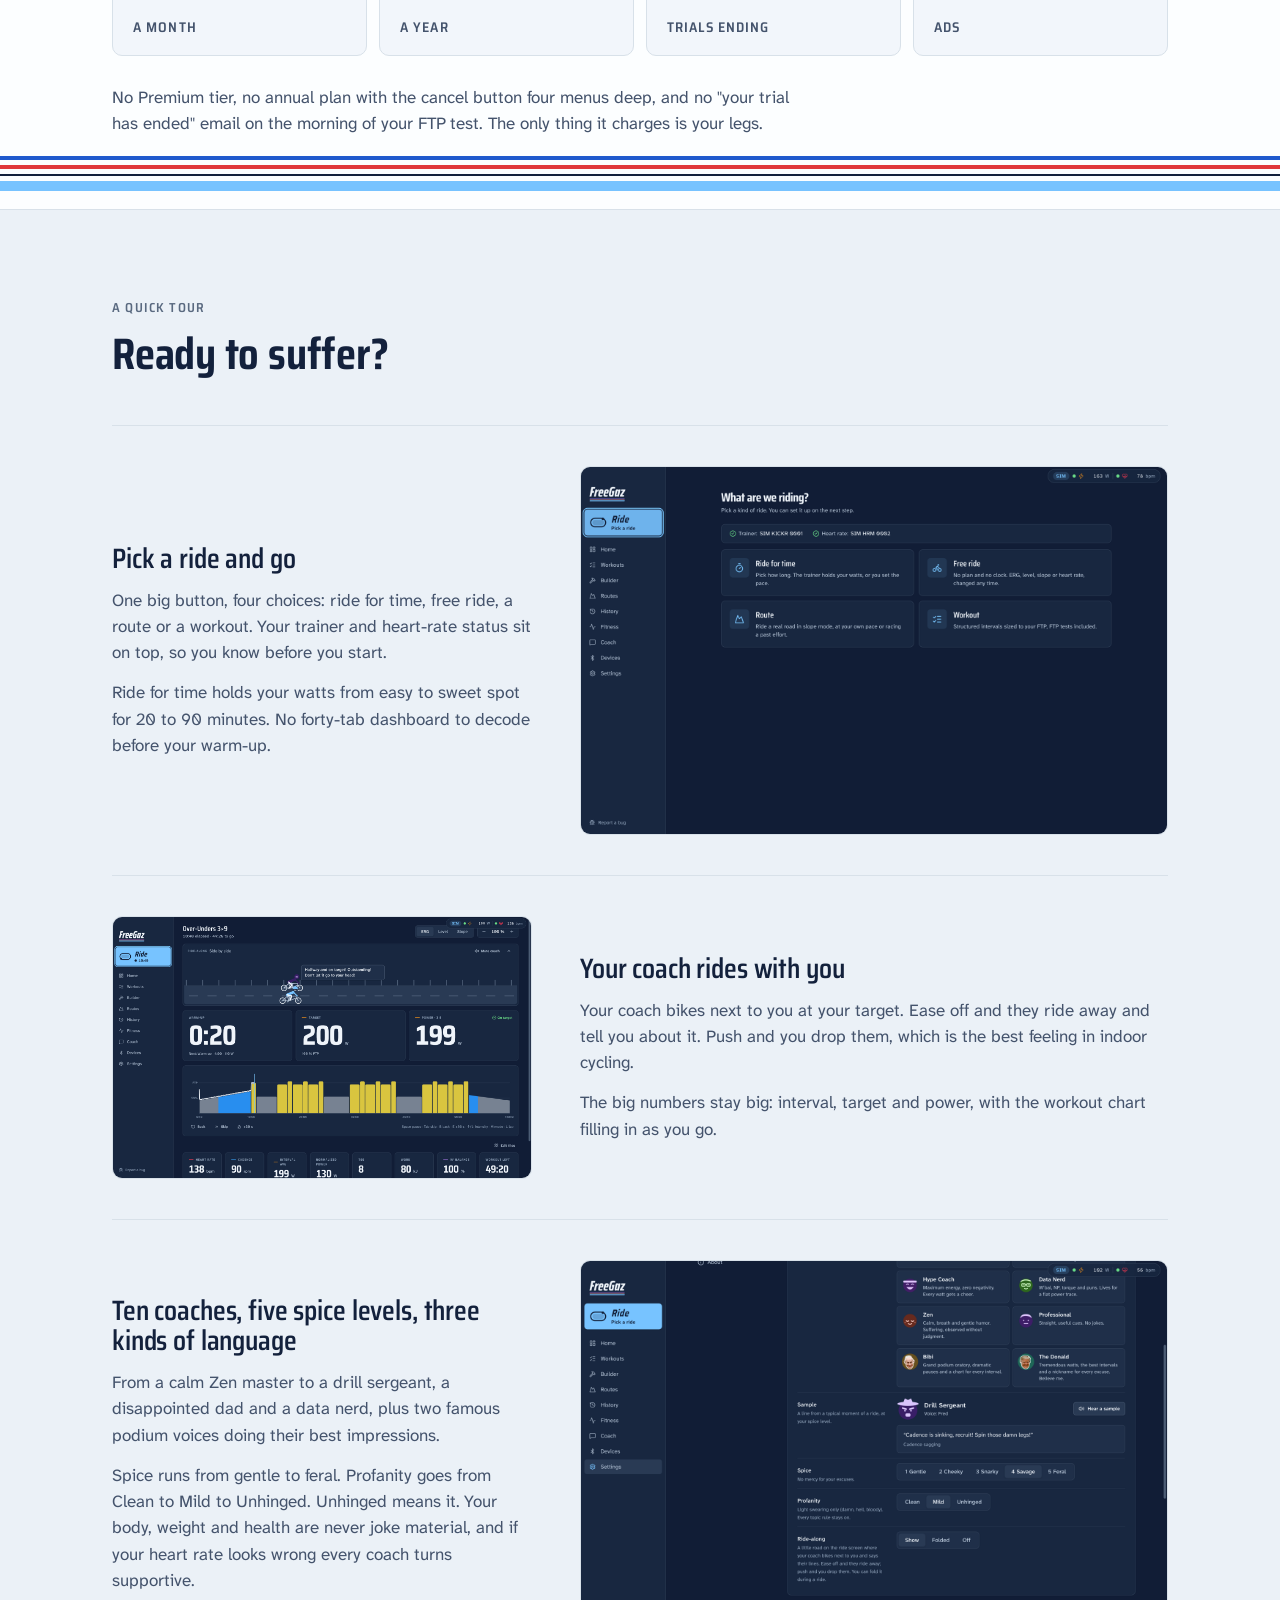
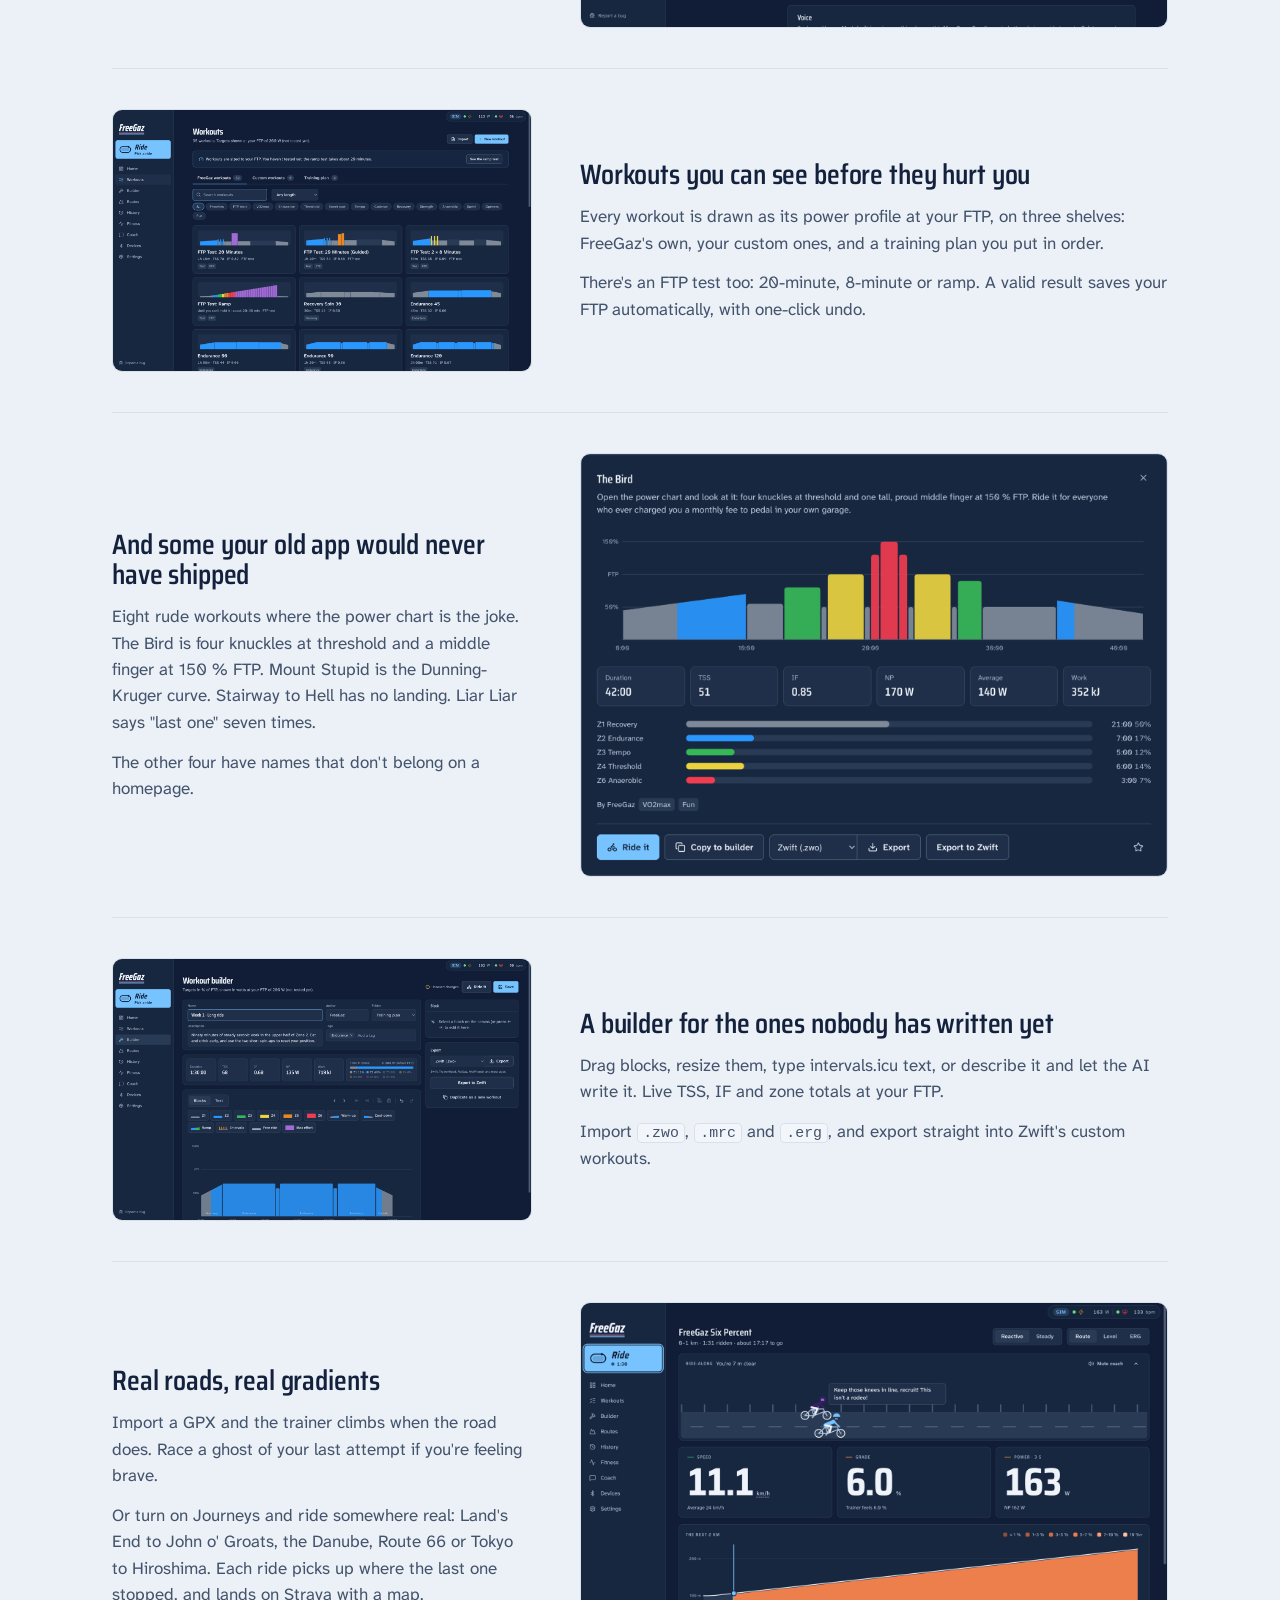
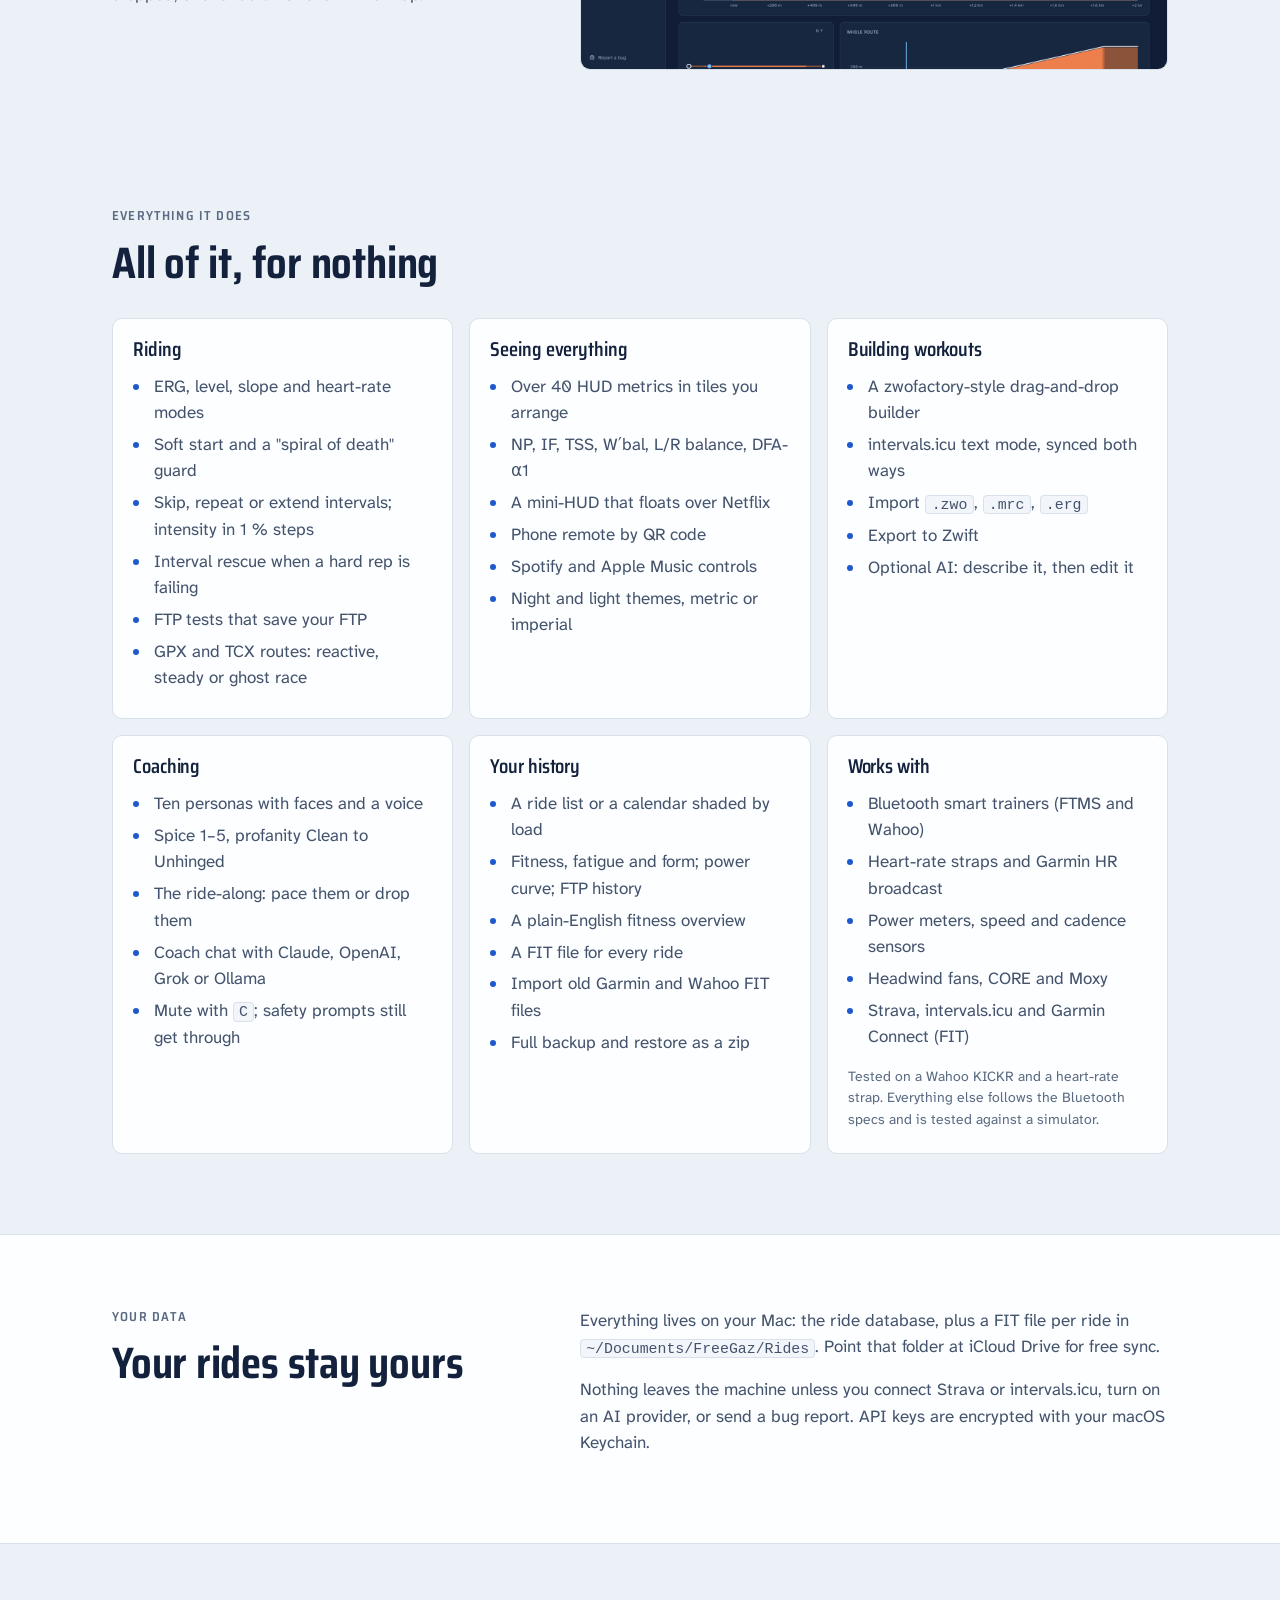
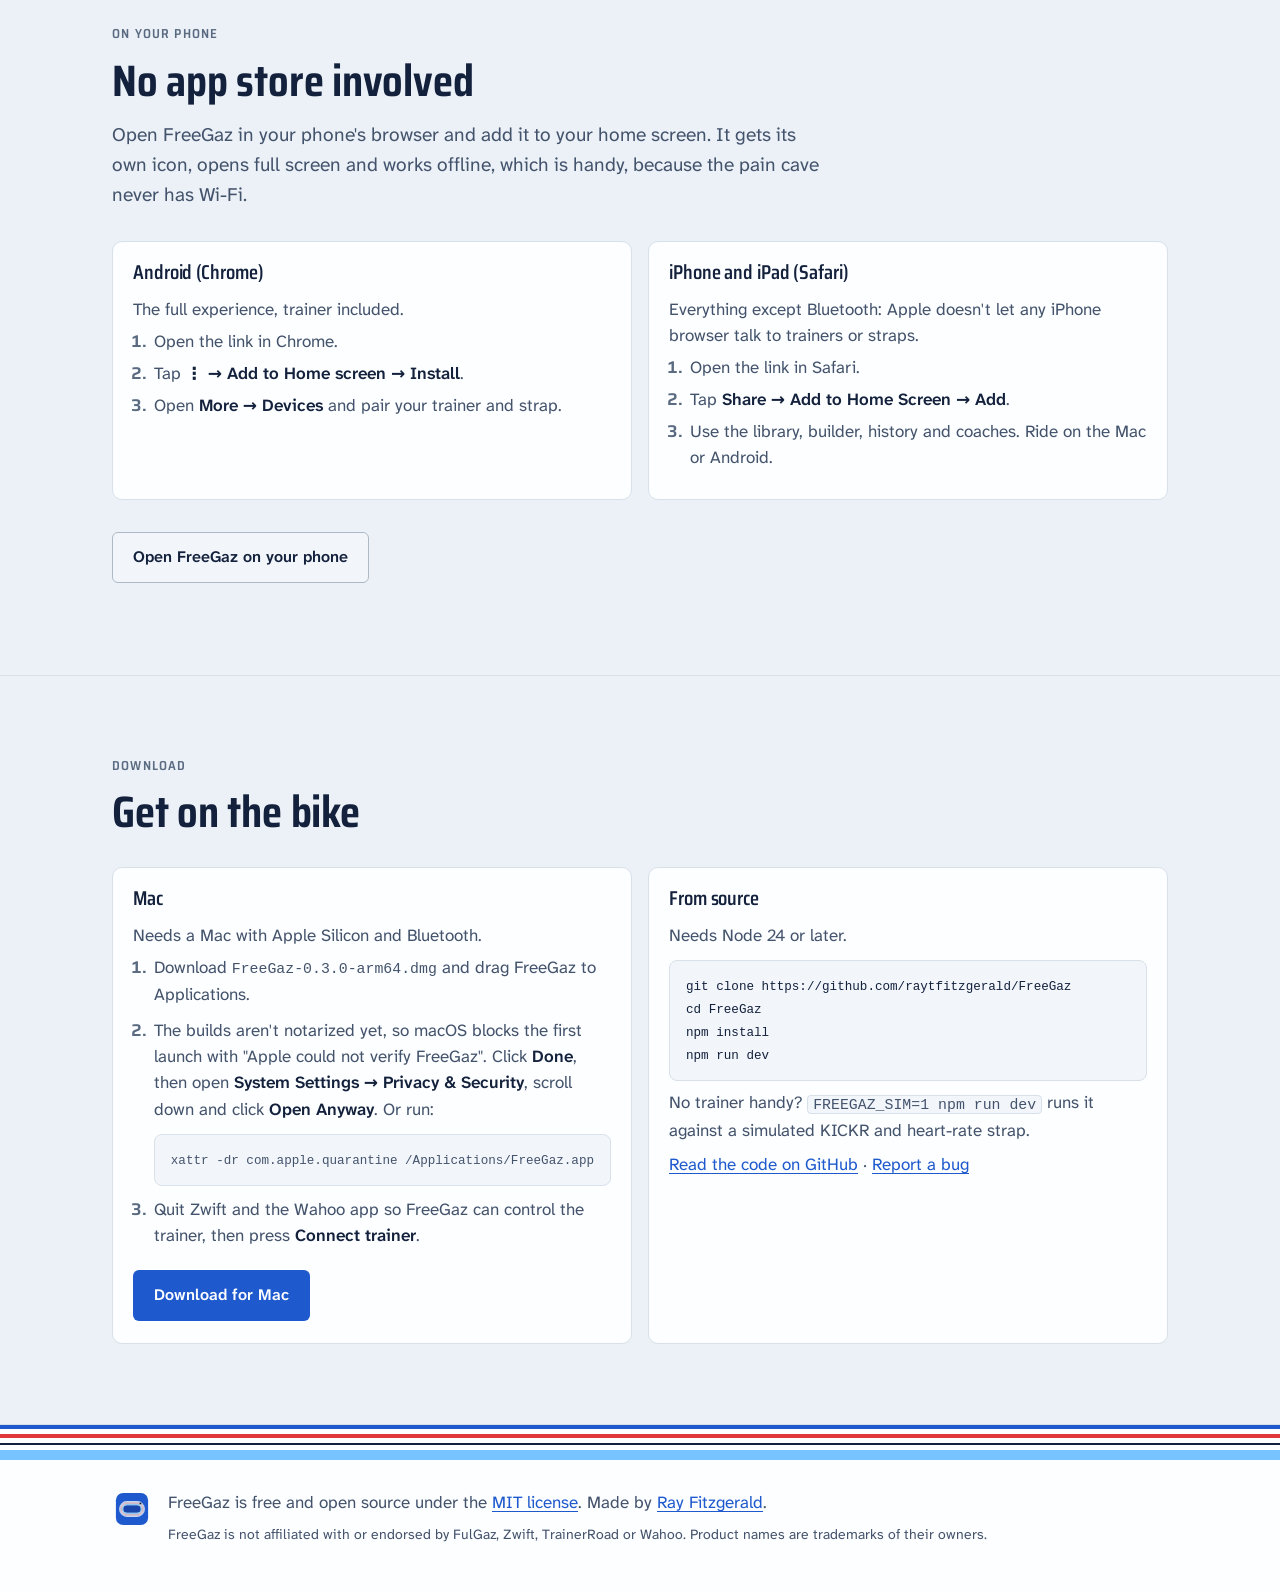
==== commit fe169601: "Install steps: macOS 15 needs Open Anyway, not right-click Open Co-Authored-By: Claude Opus 5.5 <nor" ====
--- a/index.html
+++ b/index.html
@@ -286,7 +286,7 @@
             <p>Needs a Mac with Apple Silicon and Bluetooth.</p>
             <ol>
               <li>Download <span class="mono" data-dmg-name>FreeGaz-0.3.0-arm64.dmg</span> and drag FreeGaz to Applications.</li>
-              <li>The builds aren't notarized yet, so macOS refuses the first launch. Right-click <strong>FreeGaz.app → Open</strong>, or run:
+              <li>The builds aren't notarized yet, so macOS blocks the first launch with "Apple could not verify FreeGaz". Click <strong>Done</strong>, then open <strong>System Settings → Privacy &amp; Security</strong>, scroll down and click <strong>Open Anyway</strong>. Or run:
                 <pre><code>xattr -dr com.apple.quarantine /Applications/FreeGaz.app</code></pre>
               </li>
               <li>Quit Zwift and the Wahoo app so FreeGaz can control the trainer, then press <strong>Connect trainer</strong>.</li>
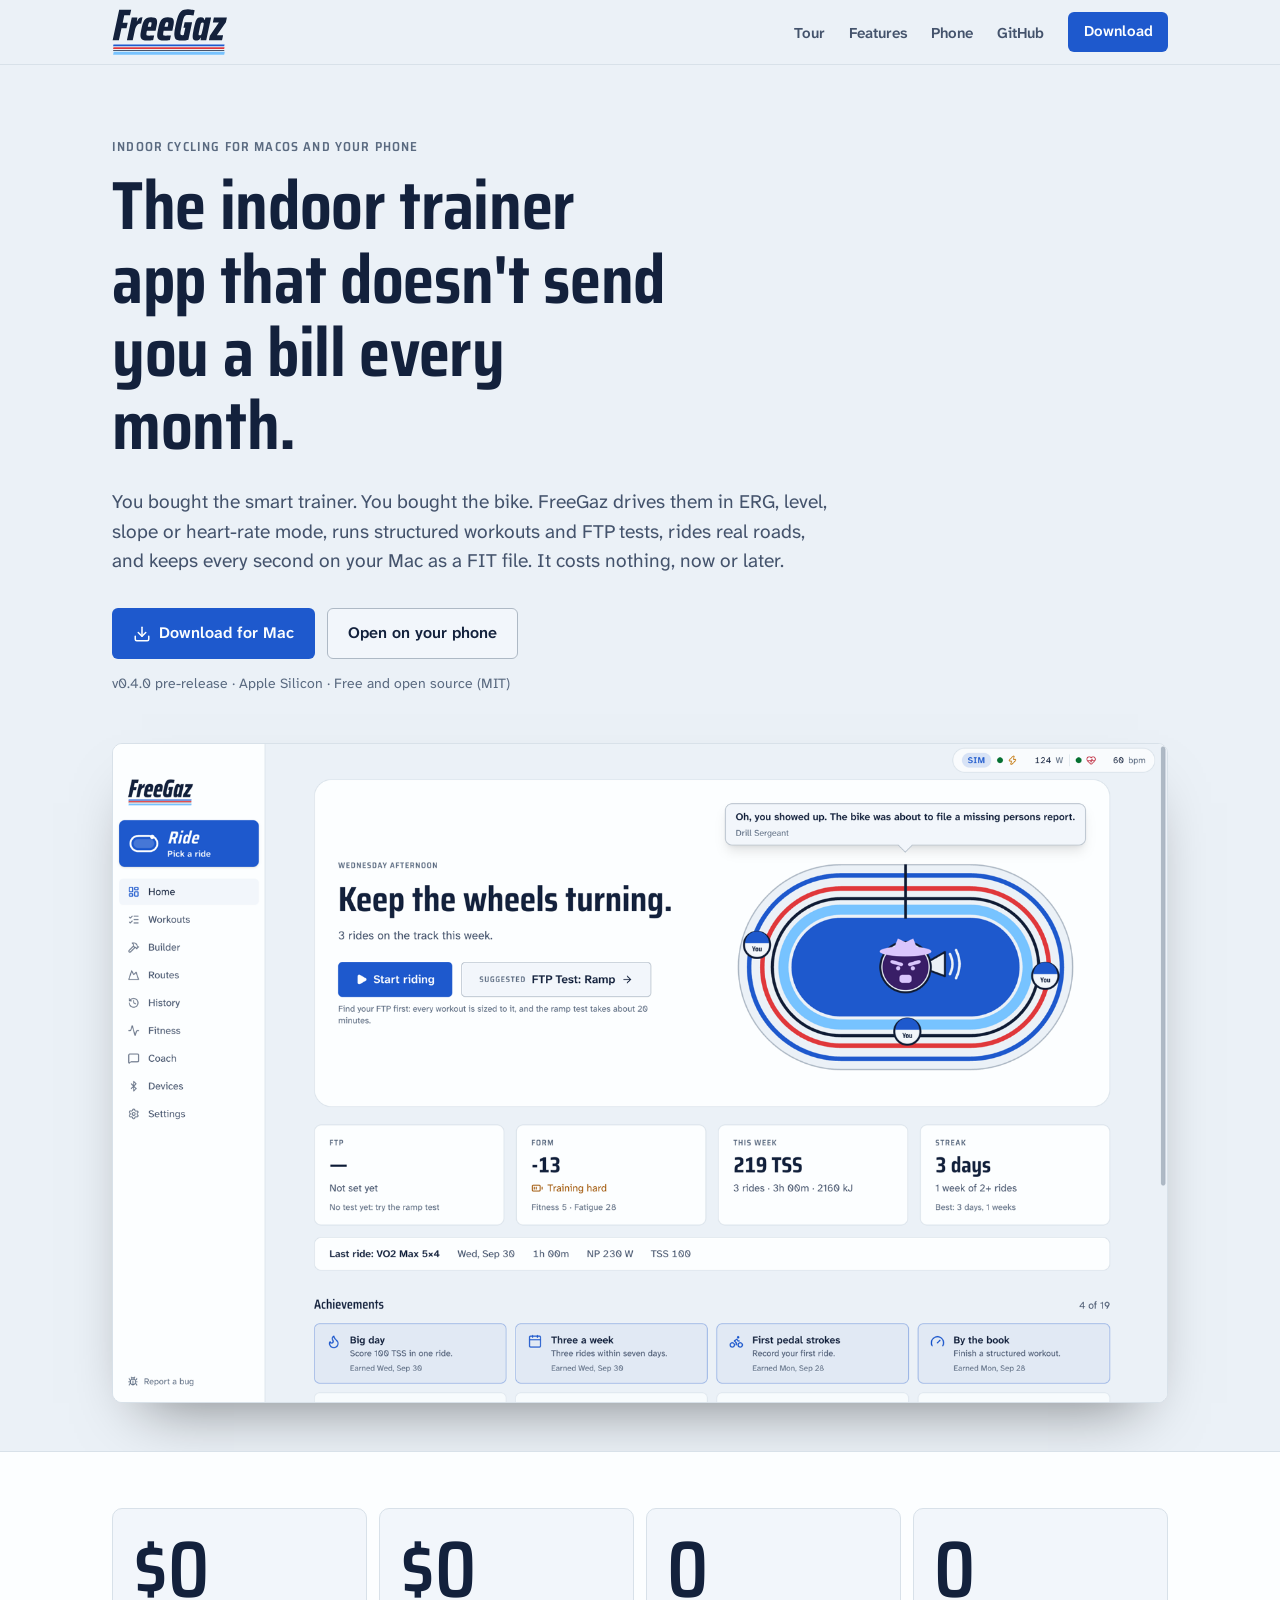
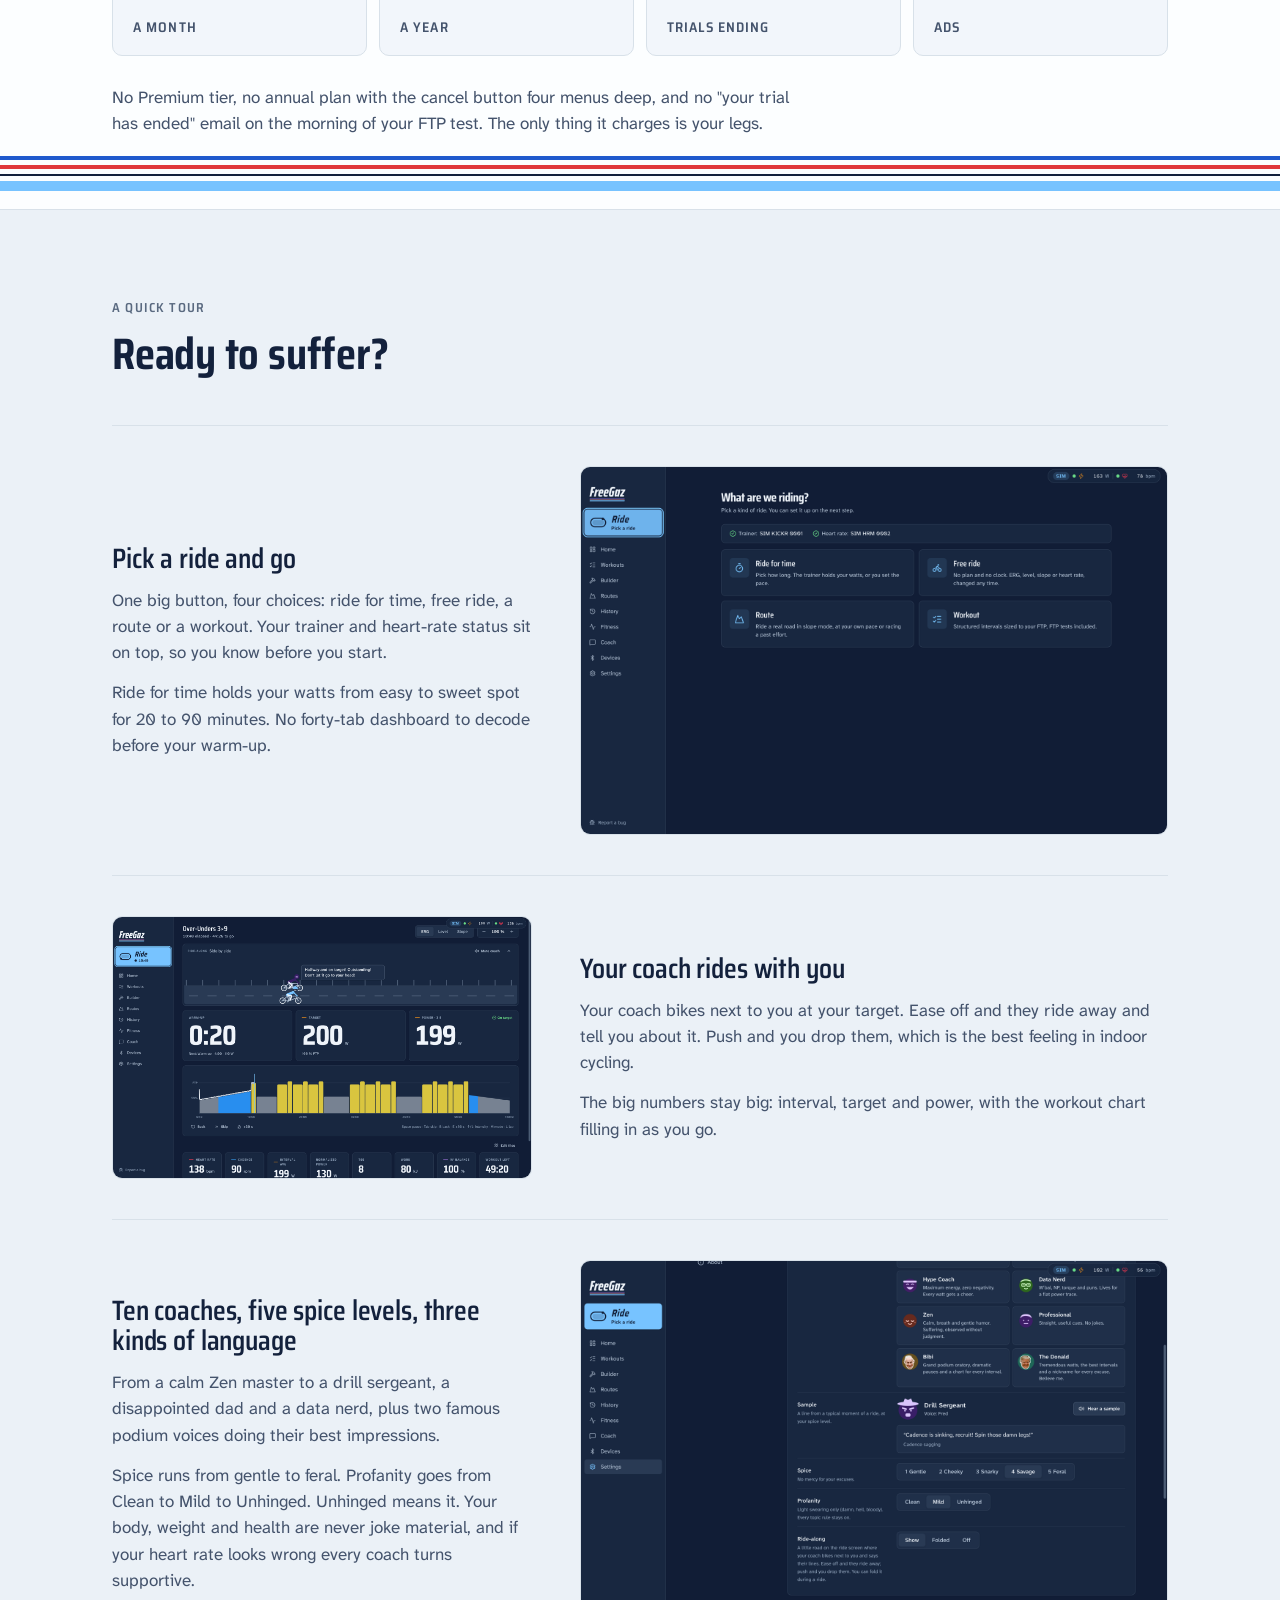
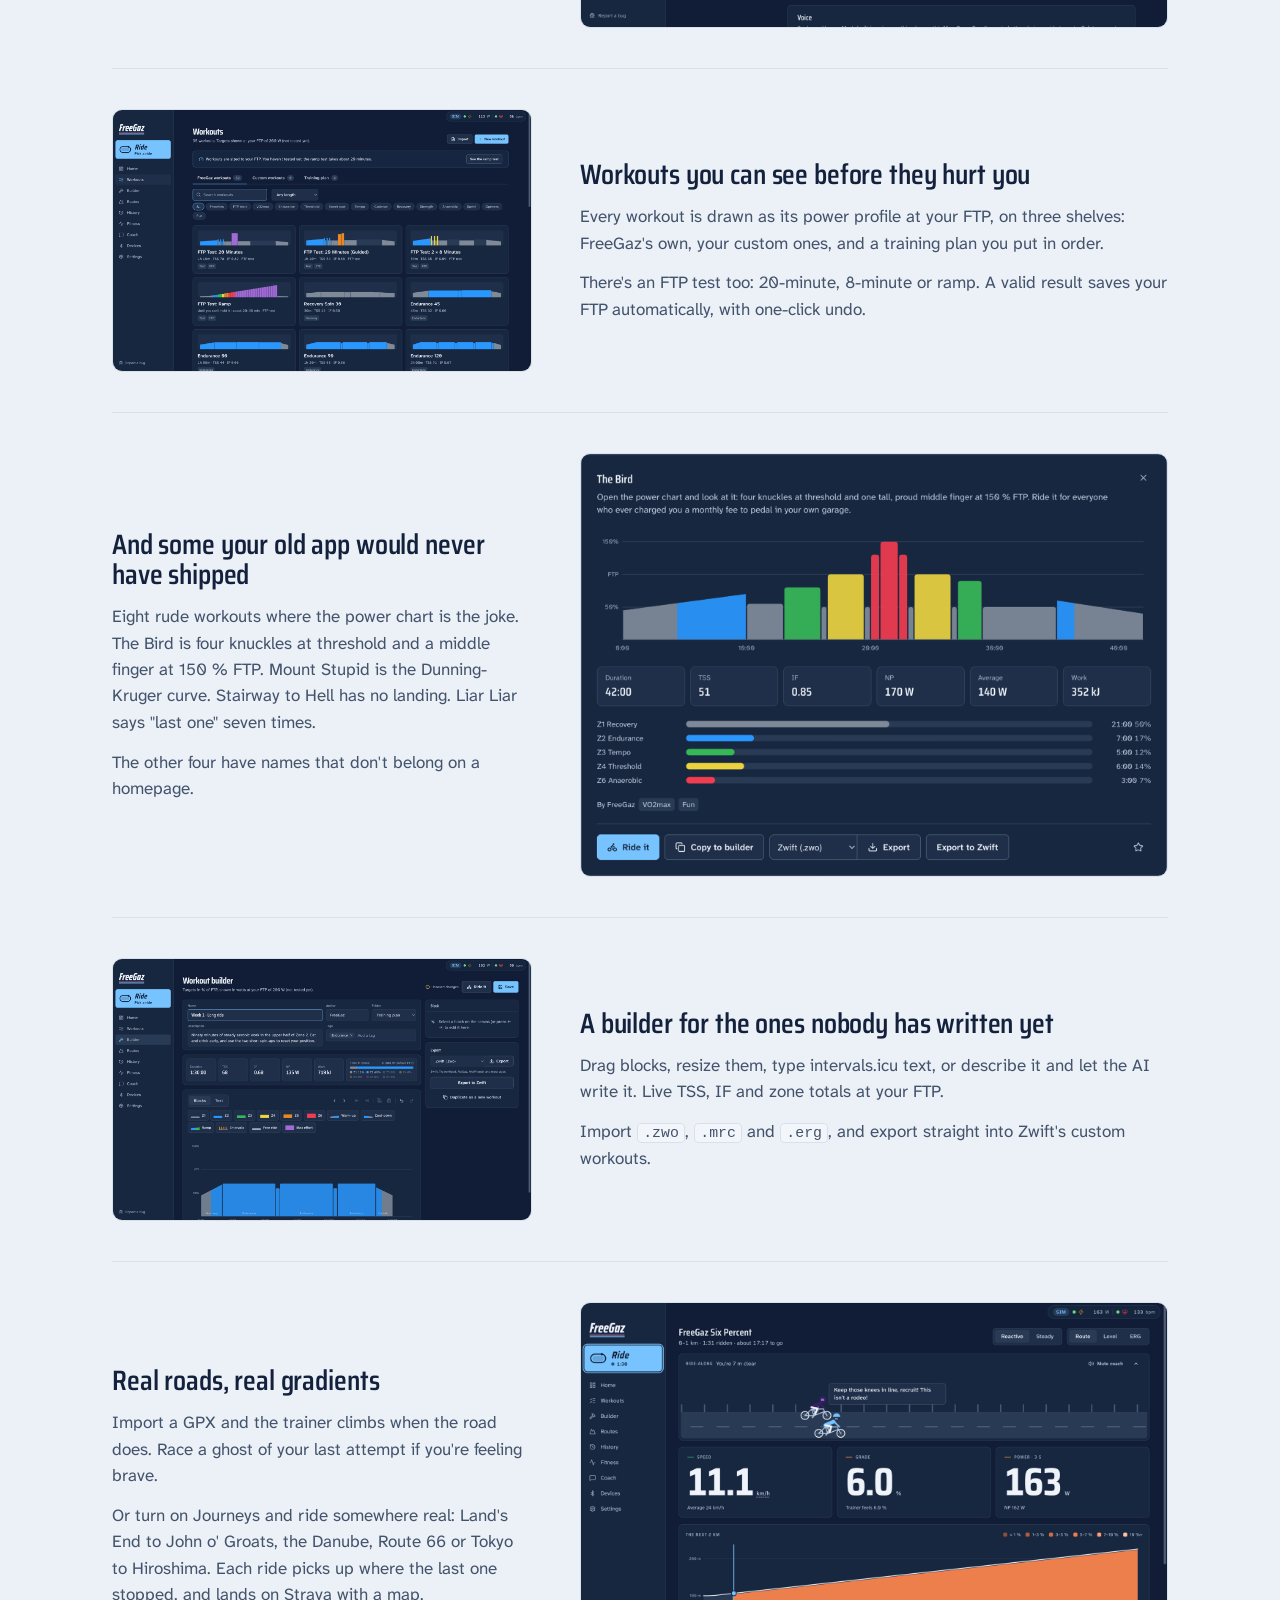
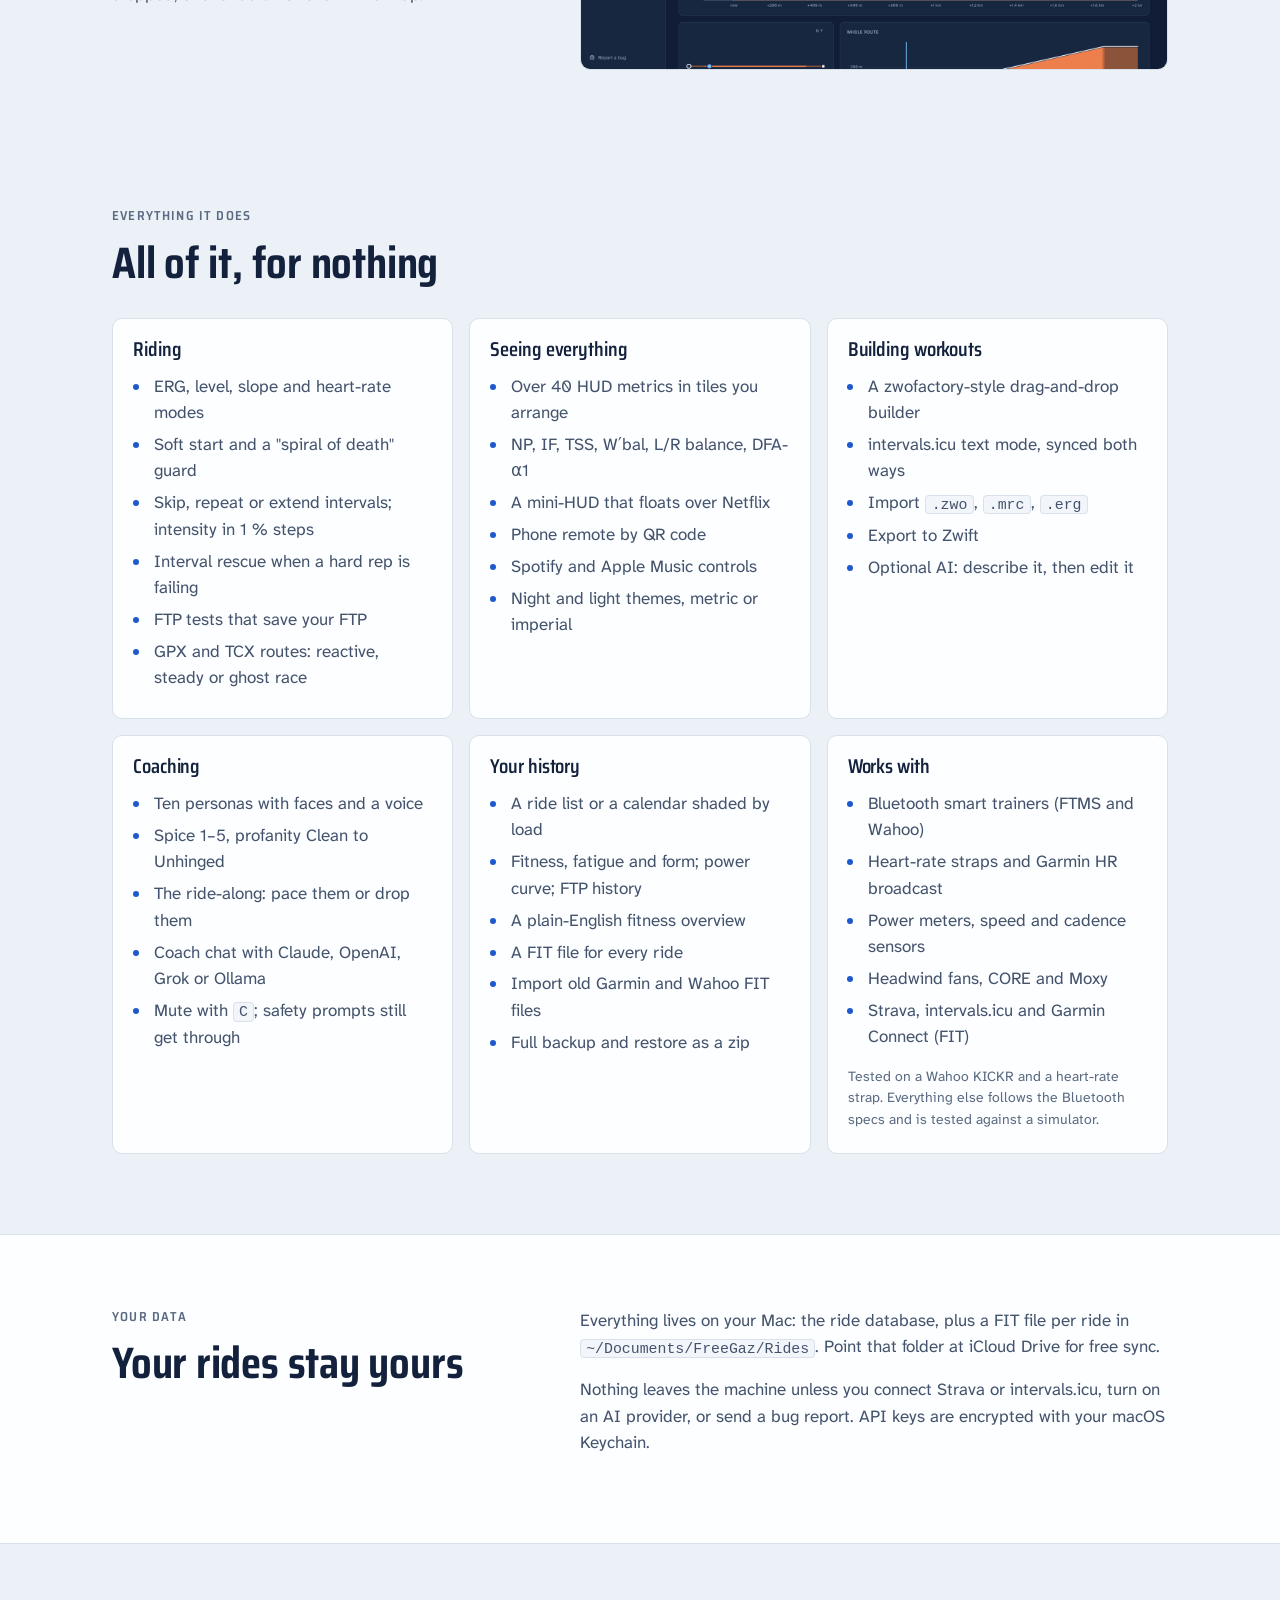
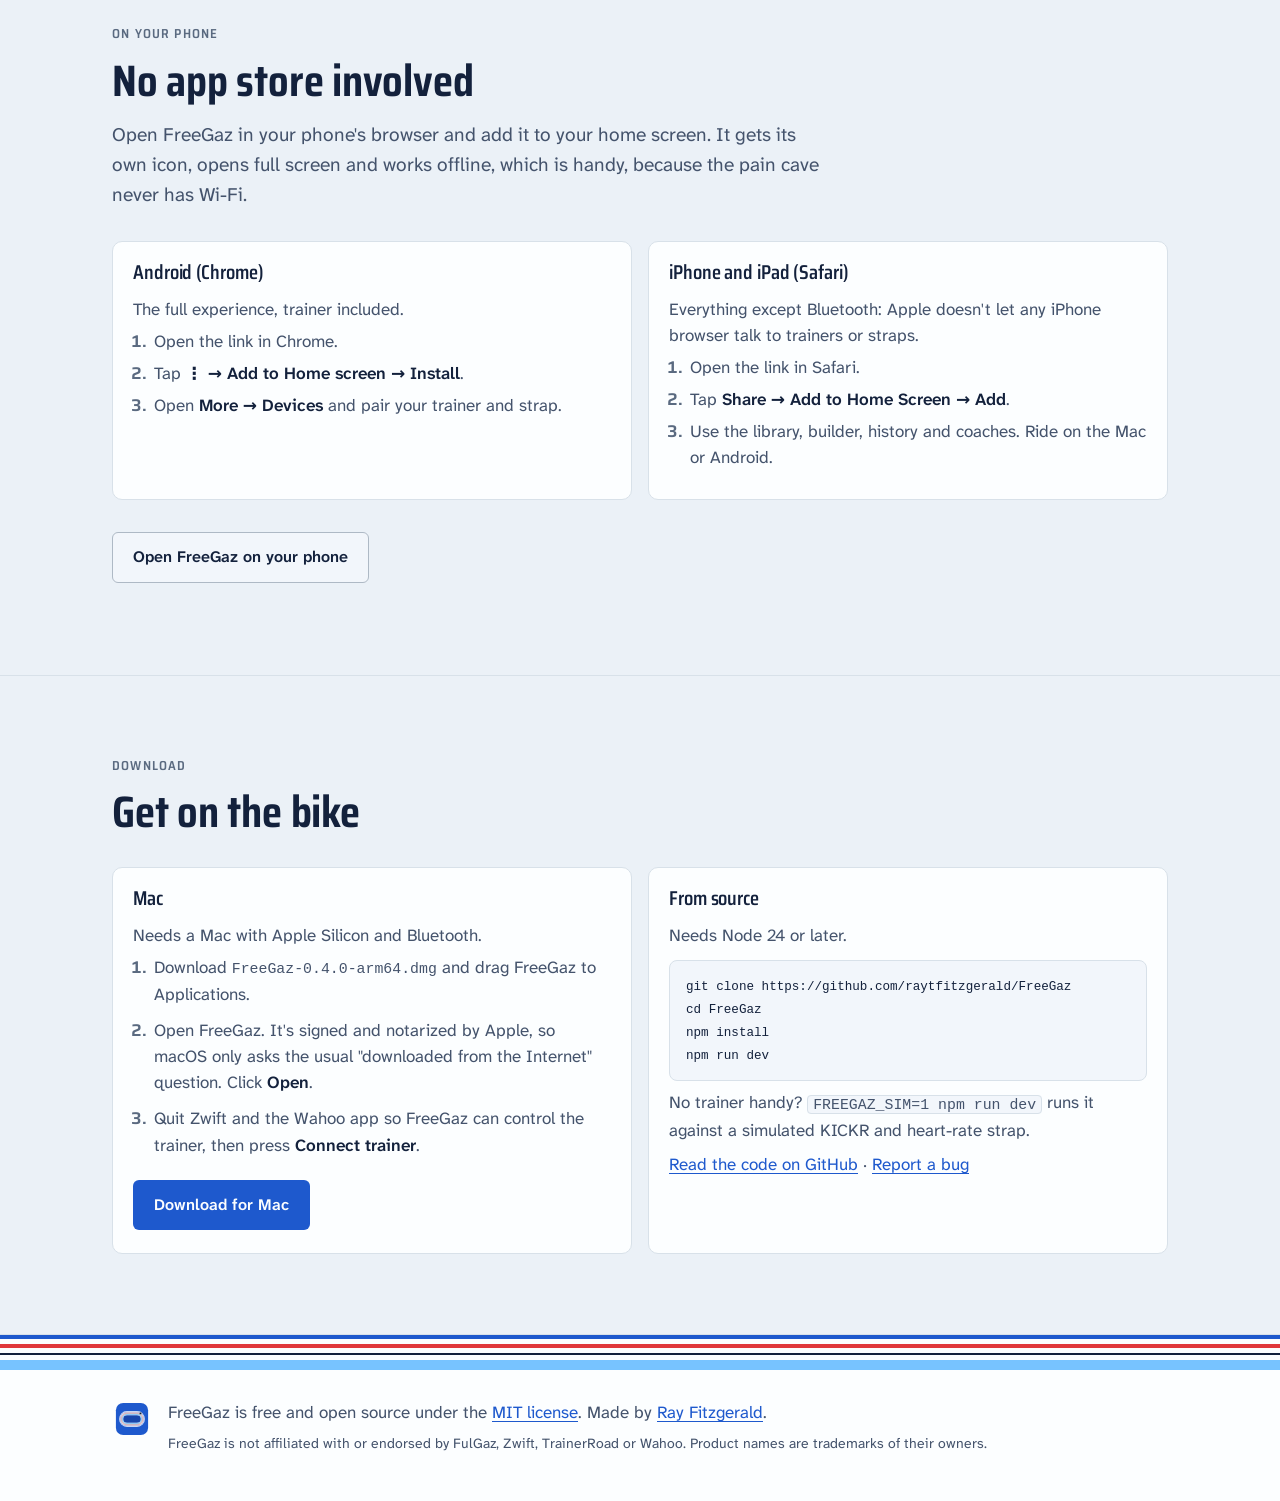
==== commit 2cf68810: "Install steps: v0.4.0 is signed and notarized, so just click Open Co-Authored-By: Claude Opus 5.5 <n" ====
--- a/index.html
+++ b/index.html
@@ -60,7 +60,7 @@
           </a>
           <a class="btn btn-secondary" href="https://raytfitzgerald.github.io/FreeGaz/">Open on your phone</a>
         </div>
-        <p class="fine"><span data-version>v0.3.0 pre-release</span> · Apple Silicon · Free and open source (MIT)</p>
+        <p class="fine"><span data-version>v0.4.0 pre-release</span> · Apple Silicon · Free and open source (MIT)</p>
 
         <figure class="hero-shot">
           <picture>
@@ -285,10 +285,8 @@
             <h3>Mac</h3>
             <p>Needs a Mac with Apple Silicon and Bluetooth.</p>
             <ol>
-              <li>Download <span class="mono" data-dmg-name>FreeGaz-0.3.0-arm64.dmg</span> and drag FreeGaz to Applications.</li>
-              <li>The builds aren't notarized yet, so macOS blocks the first launch with "Apple could not verify FreeGaz". Click <strong>Done</strong>, then open <strong>System Settings → Privacy &amp; Security</strong>, scroll down and click <strong>Open Anyway</strong>. Or run:
-                <pre><code>xattr -dr com.apple.quarantine /Applications/FreeGaz.app</code></pre>
-              </li>
+              <li>Download <span class="mono" data-dmg-name>FreeGaz-0.4.0-arm64.dmg</span> and drag FreeGaz to Applications.</li>
+              <li>Open FreeGaz. It's signed and notarized by Apple, so macOS only asks the usual "downloaded from the Internet" question. Click <strong>Open</strong>.</li>
               <li>Quit Zwift and the Wahoo app so FreeGaz can control the trainer, then press <strong>Connect trainer</strong>.</li>
             </ol>
             <p><a class="btn btn-primary" href="https://github.com/raytfitzgerald/FreeGaz/releases" data-dmg>Download for Mac</a></p>
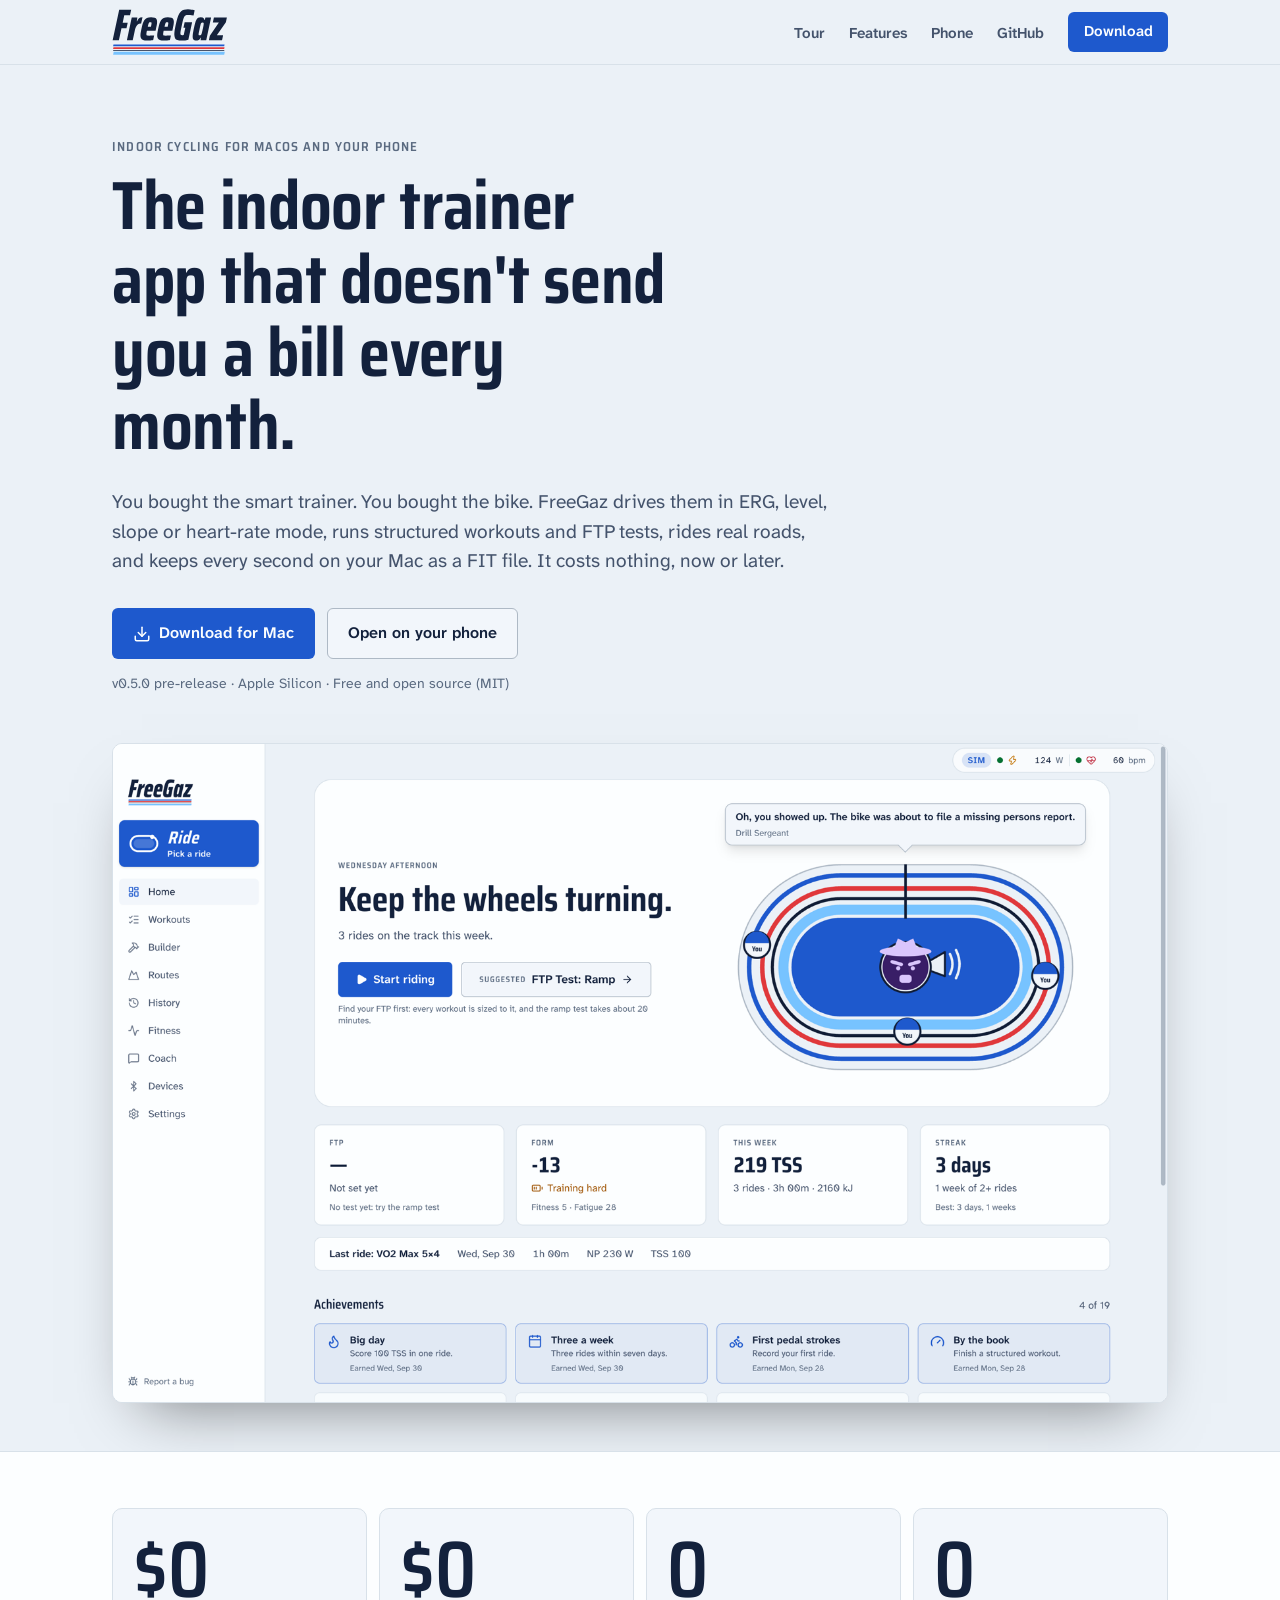
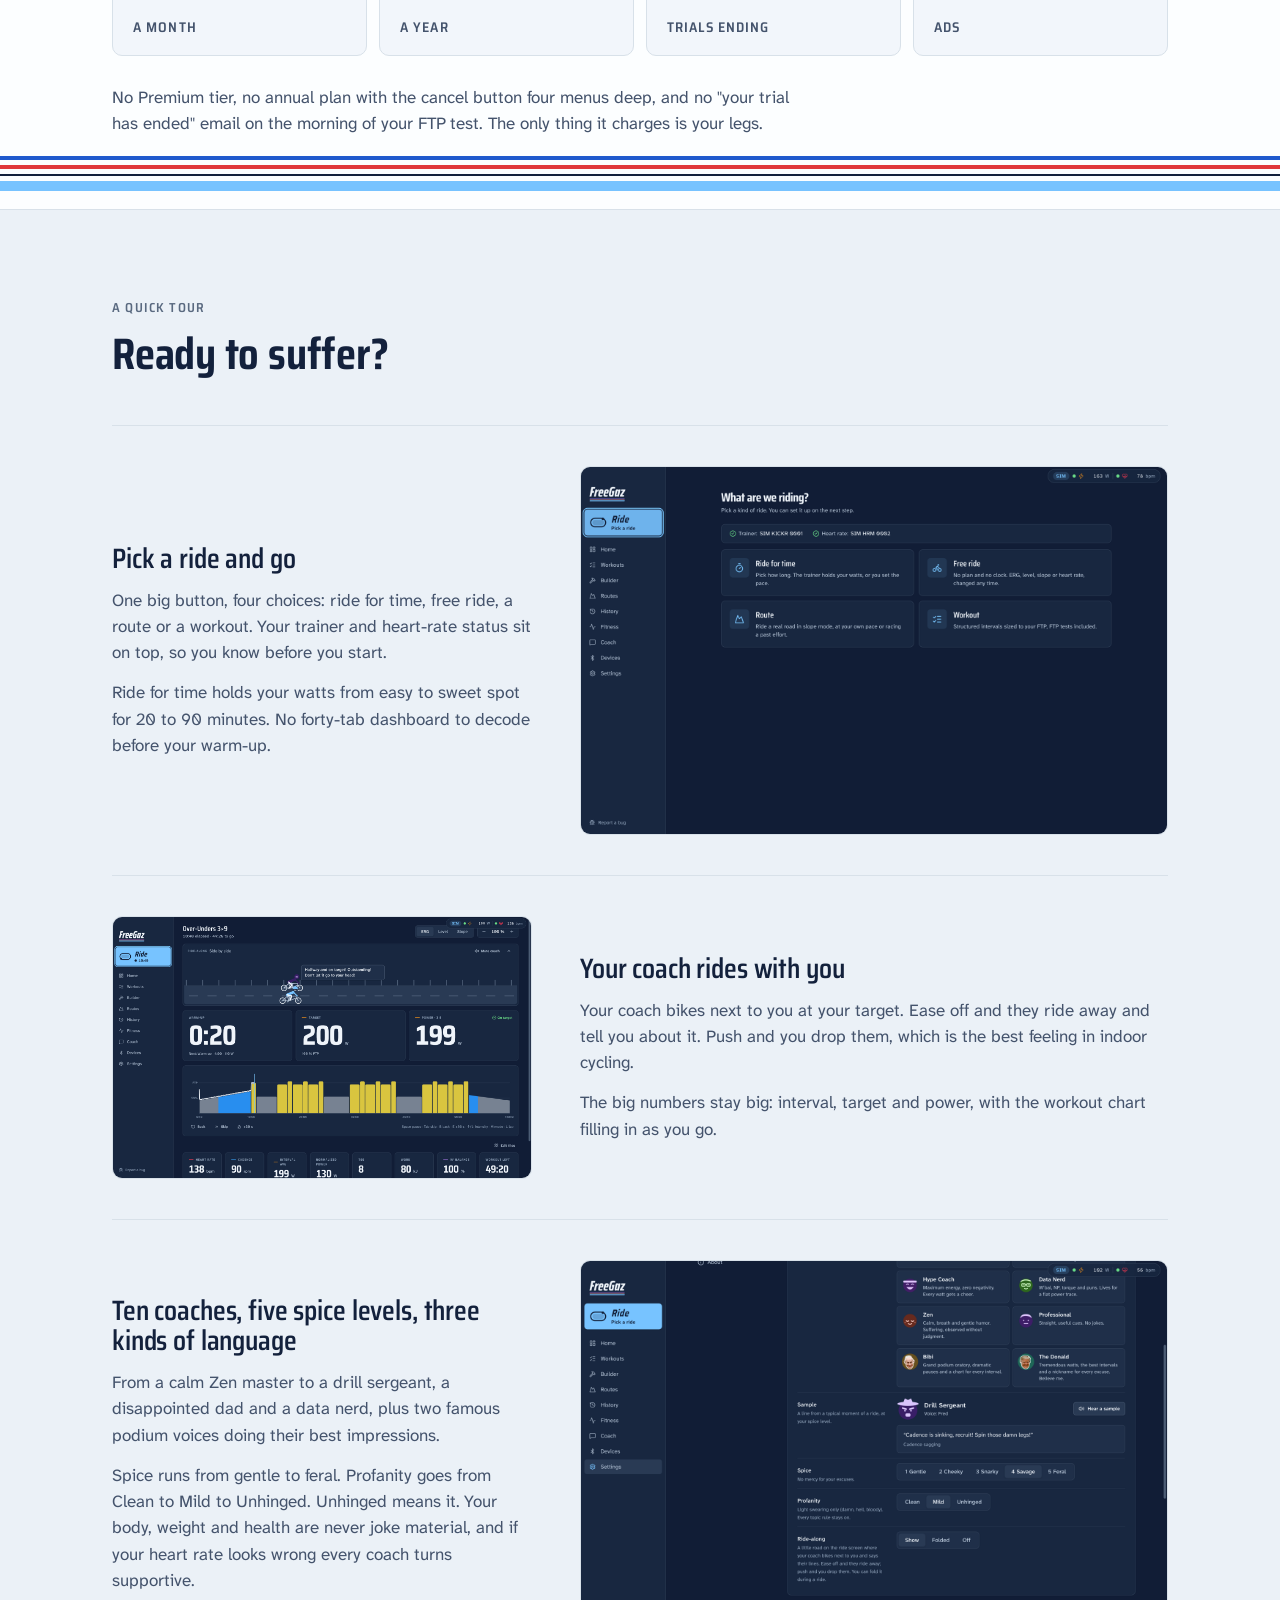
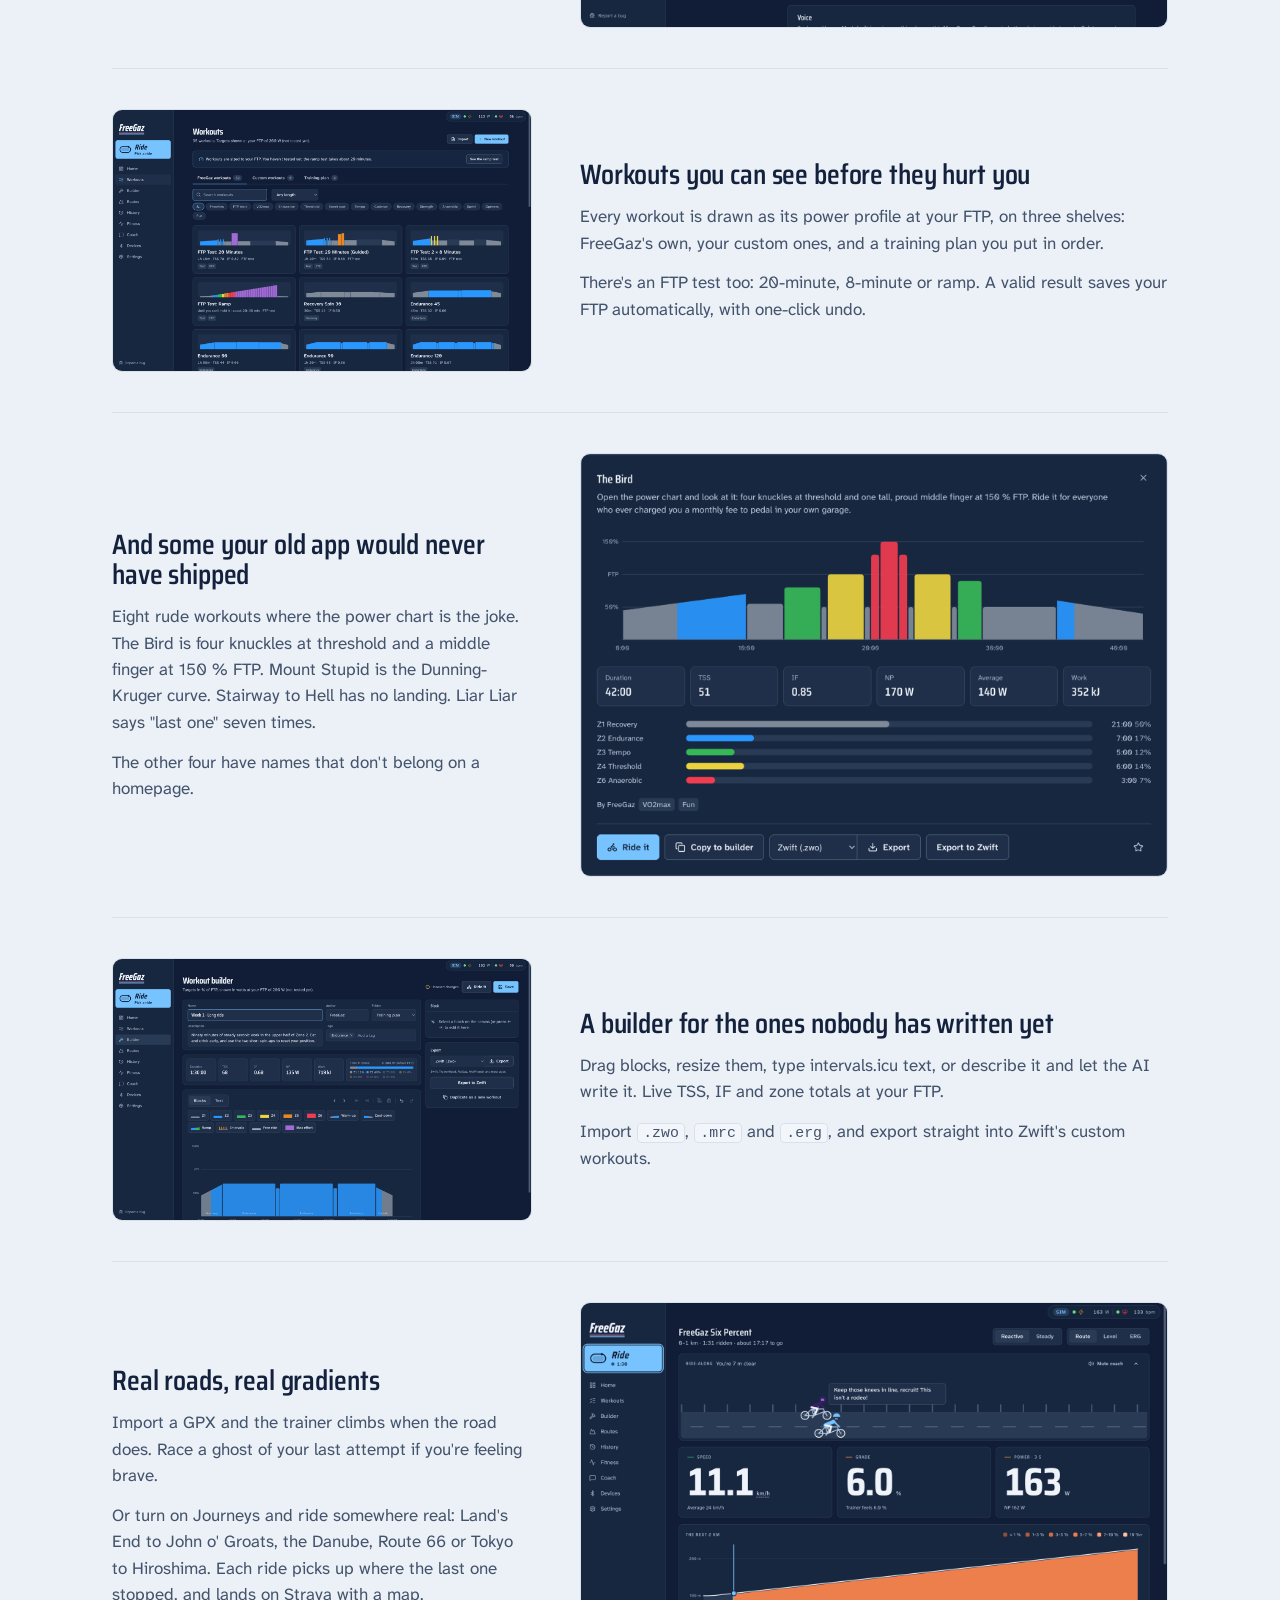
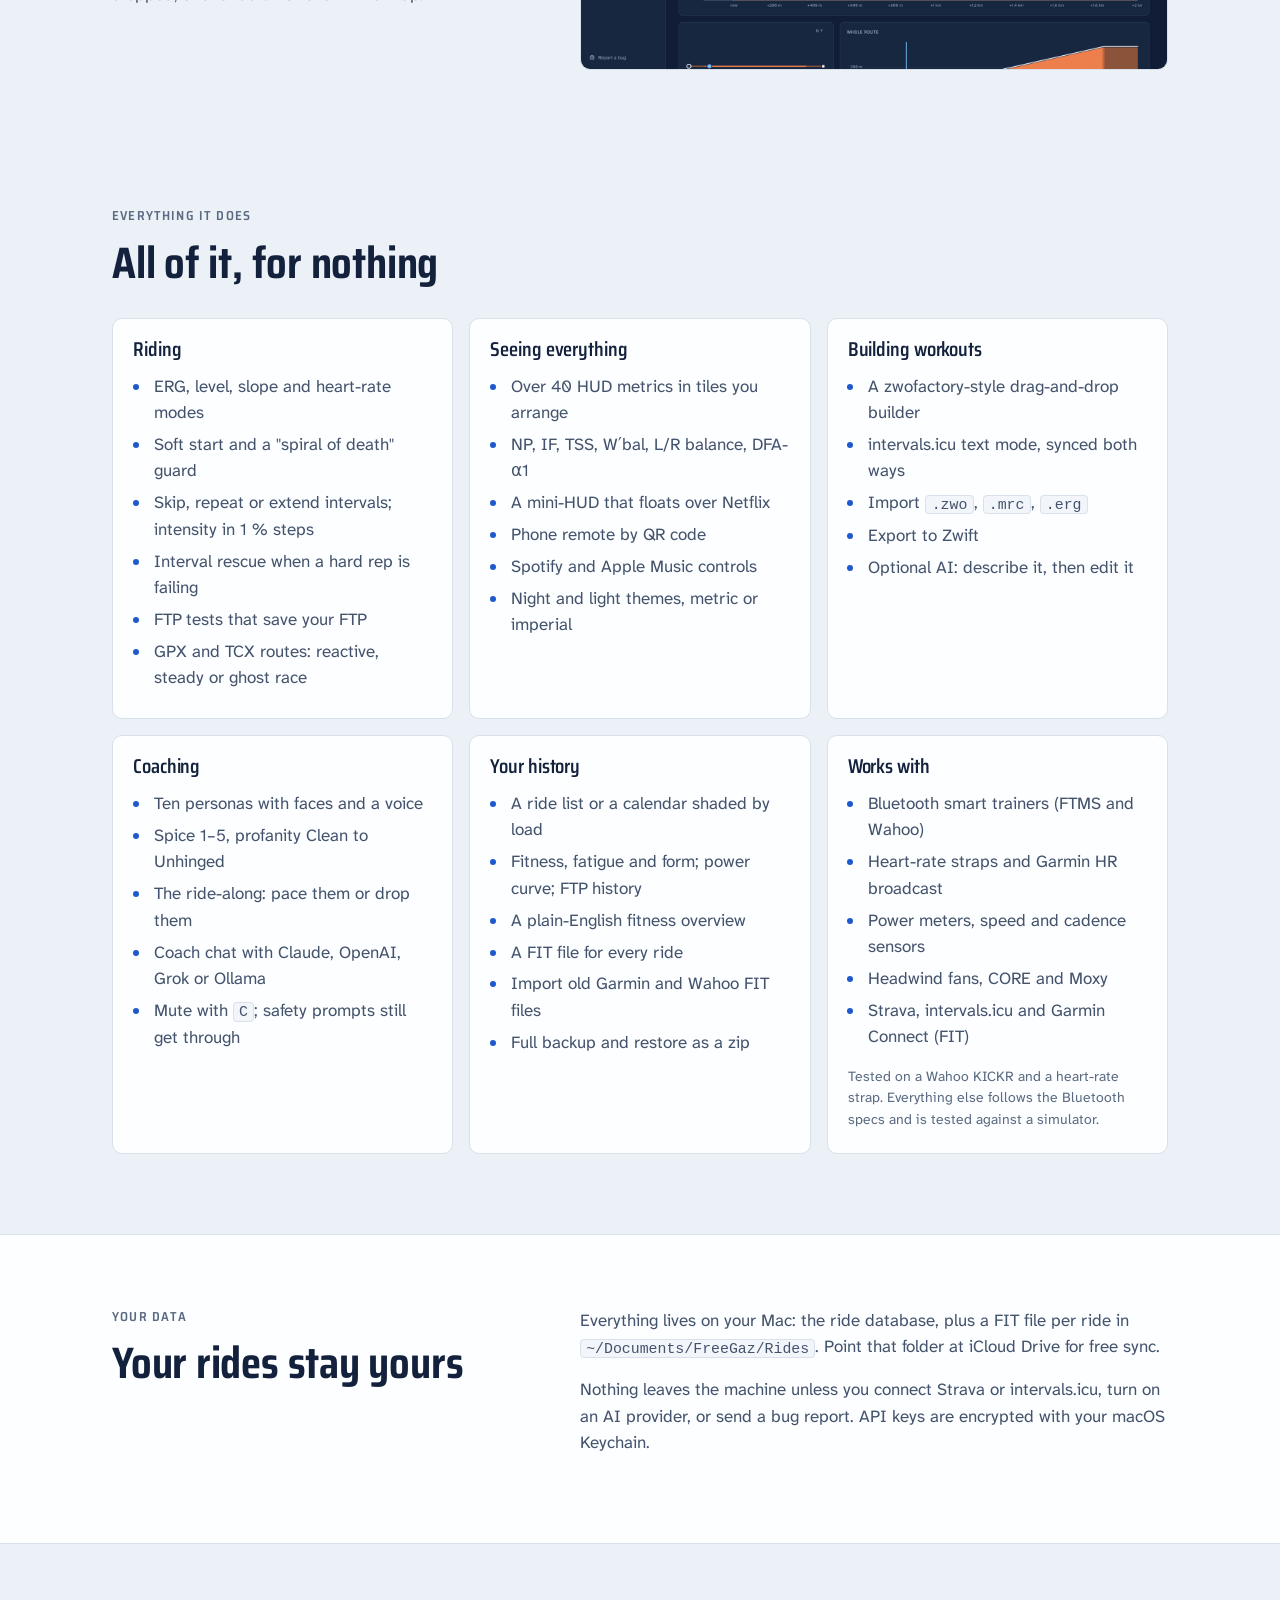
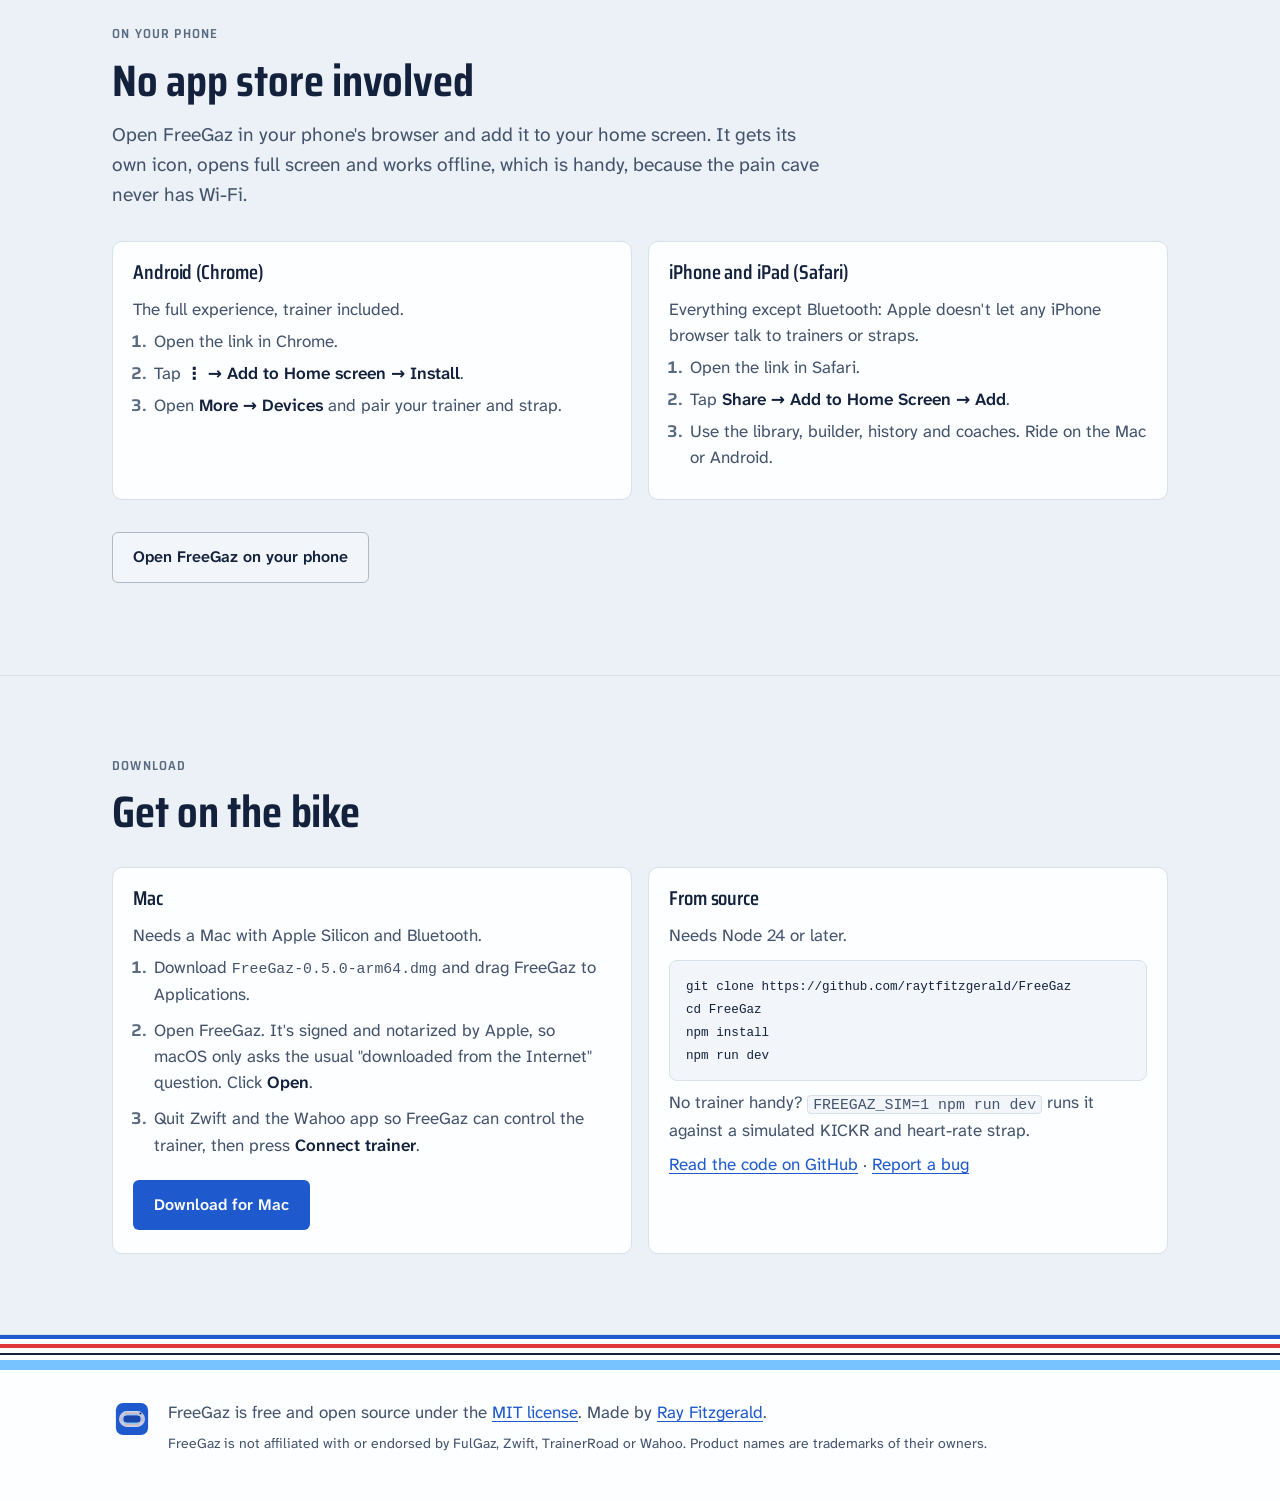
==== commit 84437e42: "Fallback version labels: v0.5.0 Co-Authored-By: Claude Opus 5.5 <noreply@anthropic.com>" ====
--- a/index.html
+++ b/index.html
@@ -60,7 +60,7 @@
           </a>
           <a class="btn btn-secondary" href="https://raytfitzgerald.github.io/FreeGaz/">Open on your phone</a>
         </div>
-        <p class="fine"><span data-version>v0.4.0 pre-release</span> · Apple Silicon · Free and open source (MIT)</p>
+        <p class="fine"><span data-version>v0.5.0 pre-release</span> · Apple Silicon · Free and open source (MIT)</p>
 
         <figure class="hero-shot">
           <picture>
@@ -285,7 +285,7 @@
             <h3>Mac</h3>
             <p>Needs a Mac with Apple Silicon and Bluetooth.</p>
             <ol>
-              <li>Download <span class="mono" data-dmg-name>FreeGaz-0.4.0-arm64.dmg</span> and drag FreeGaz to Applications.</li>
+              <li>Download <span class="mono" data-dmg-name>FreeGaz-0.5.0-arm64.dmg</span> and drag FreeGaz to Applications.</li>
               <li>Open FreeGaz. It's signed and notarized by Apple, so macOS only asks the usual "downloaded from the Internet" question. Click <strong>Open</strong>.</li>
               <li>Quit Zwift and the Wahoo app so FreeGaz can control the trainer, then press <strong>Connect trainer</strong>.</li>
             </ol>
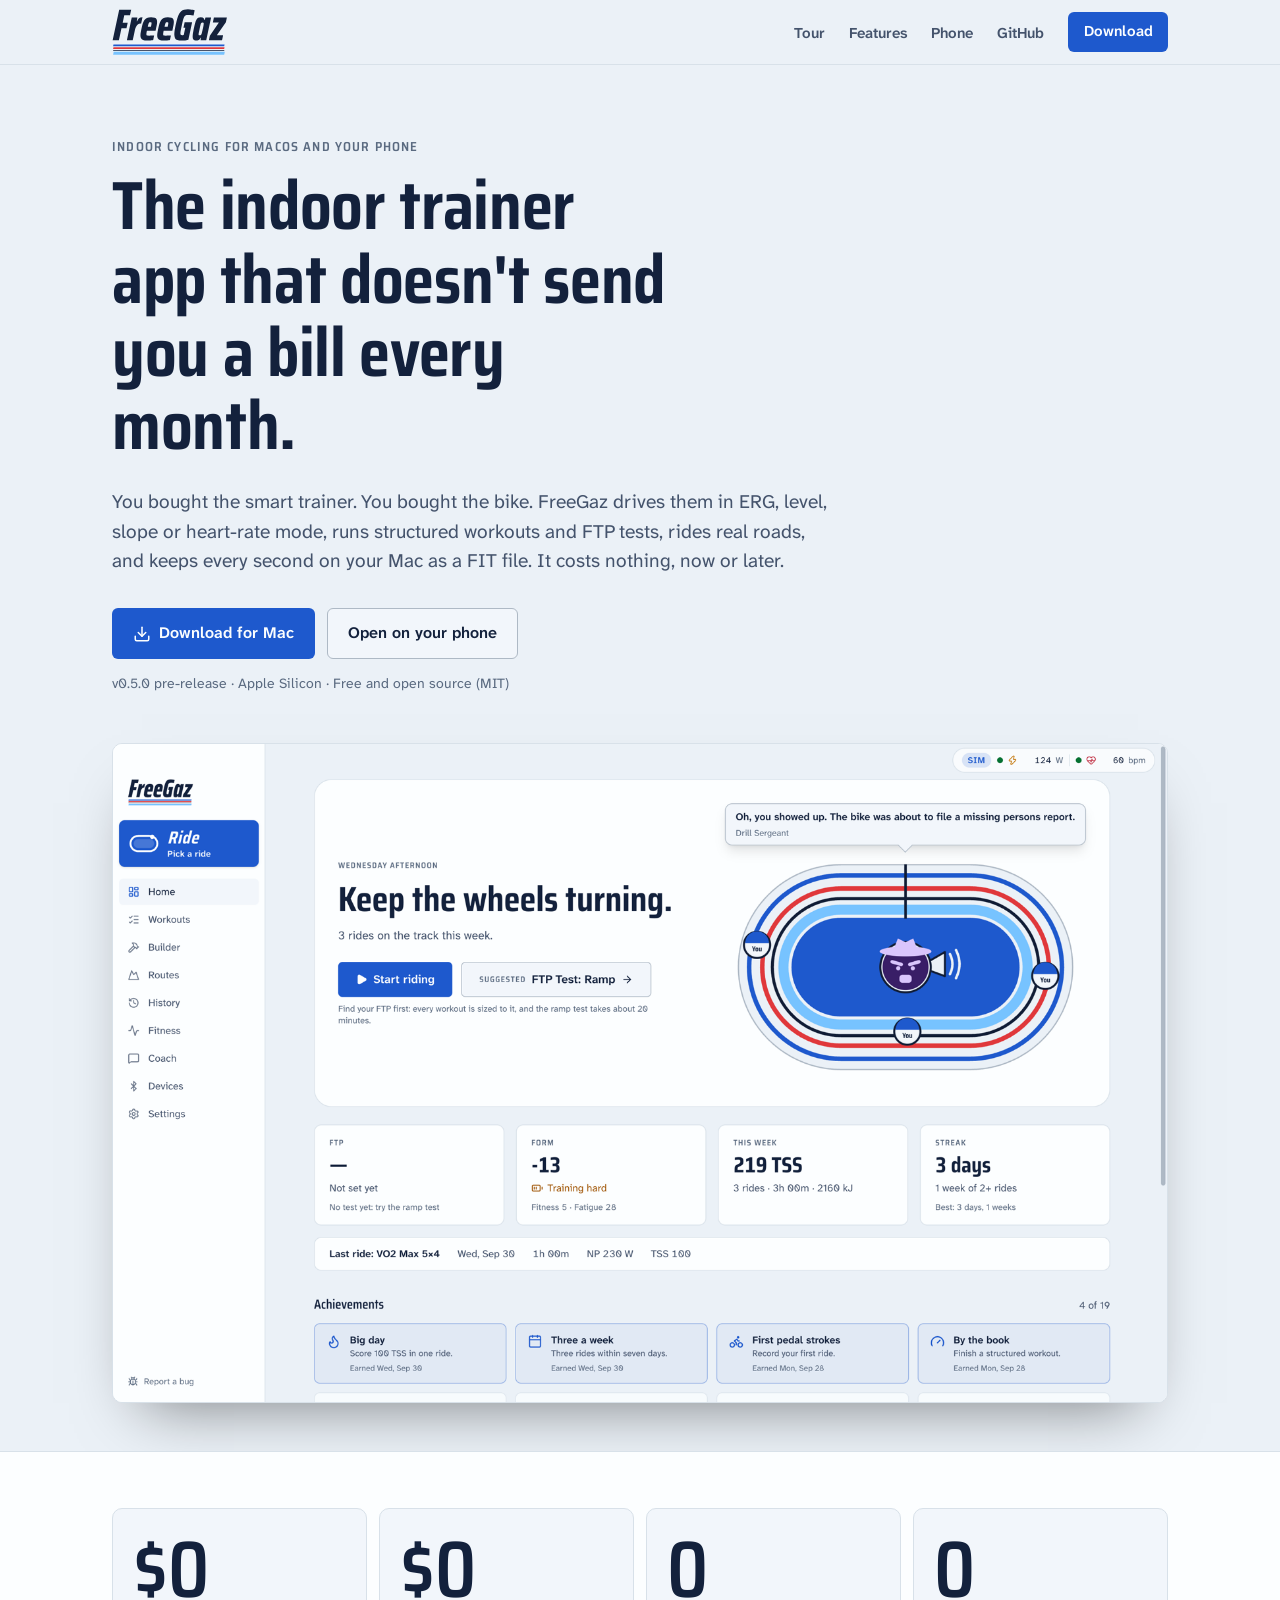
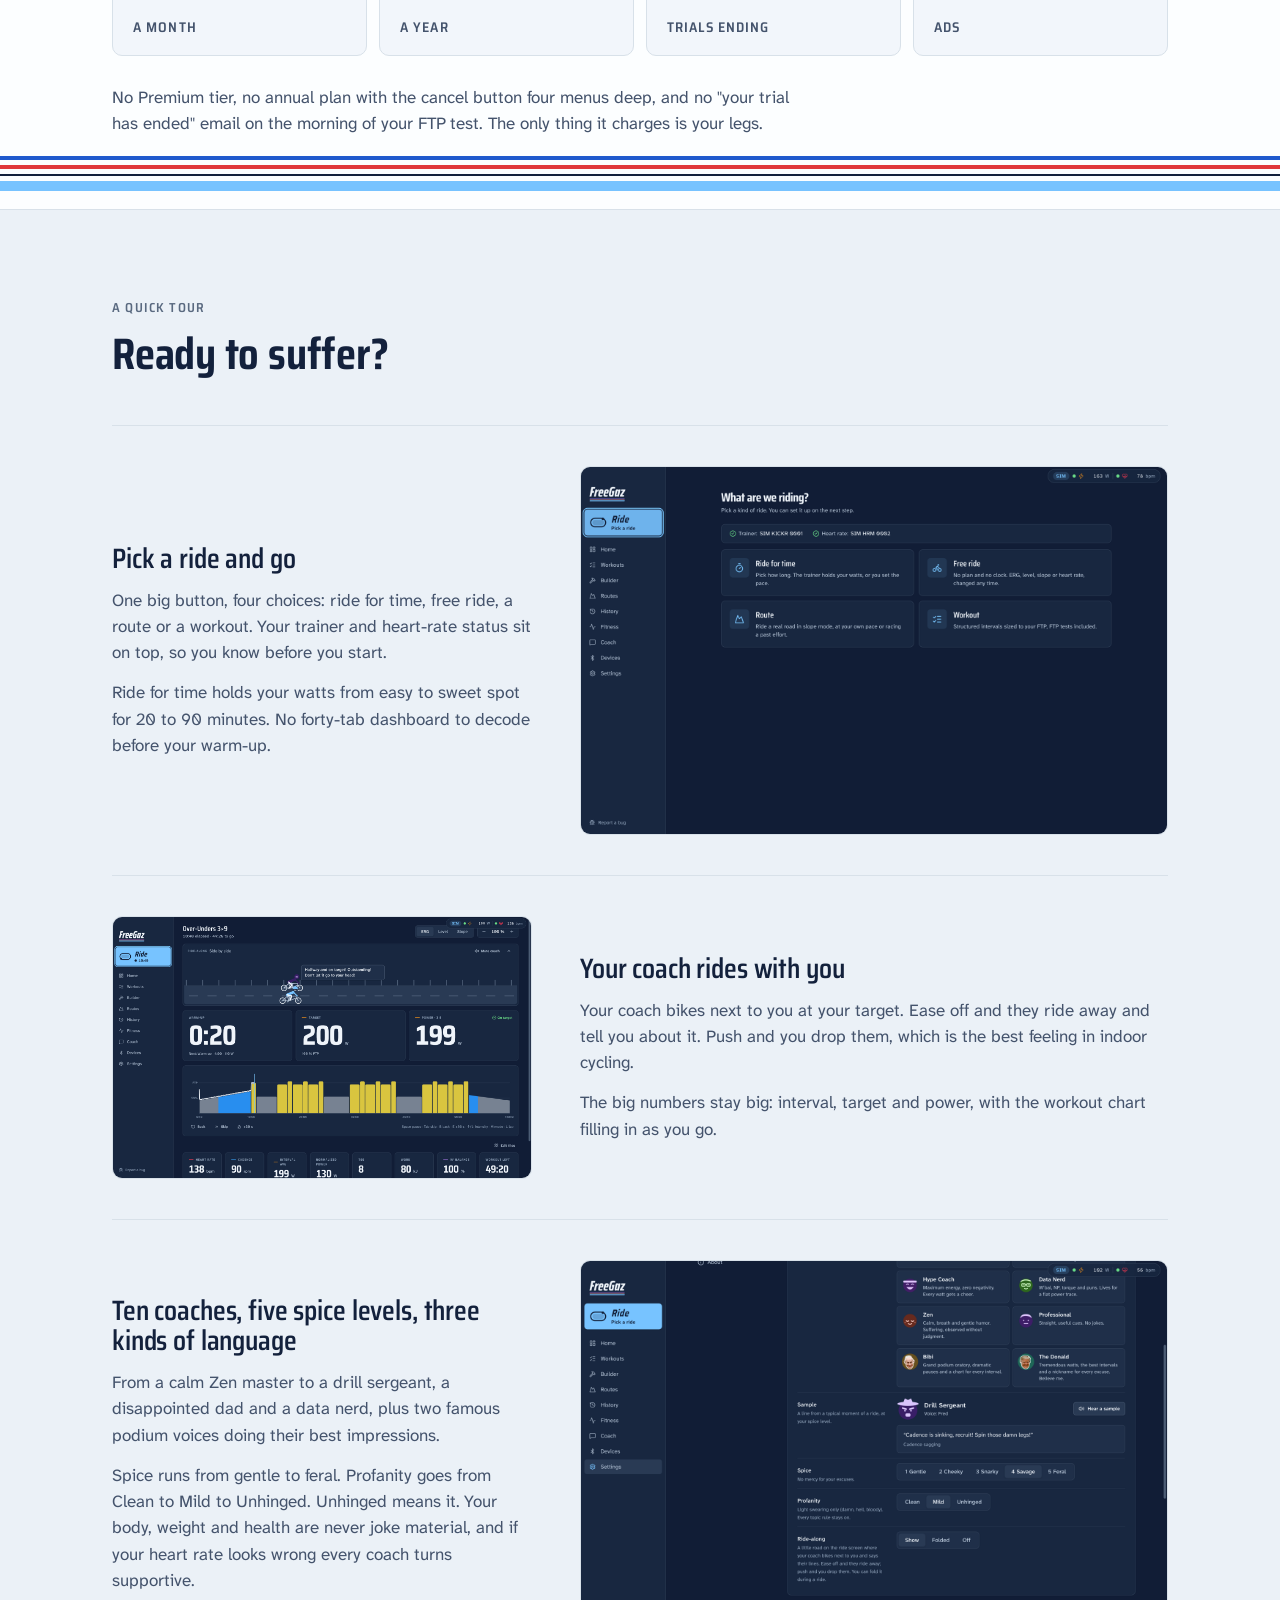
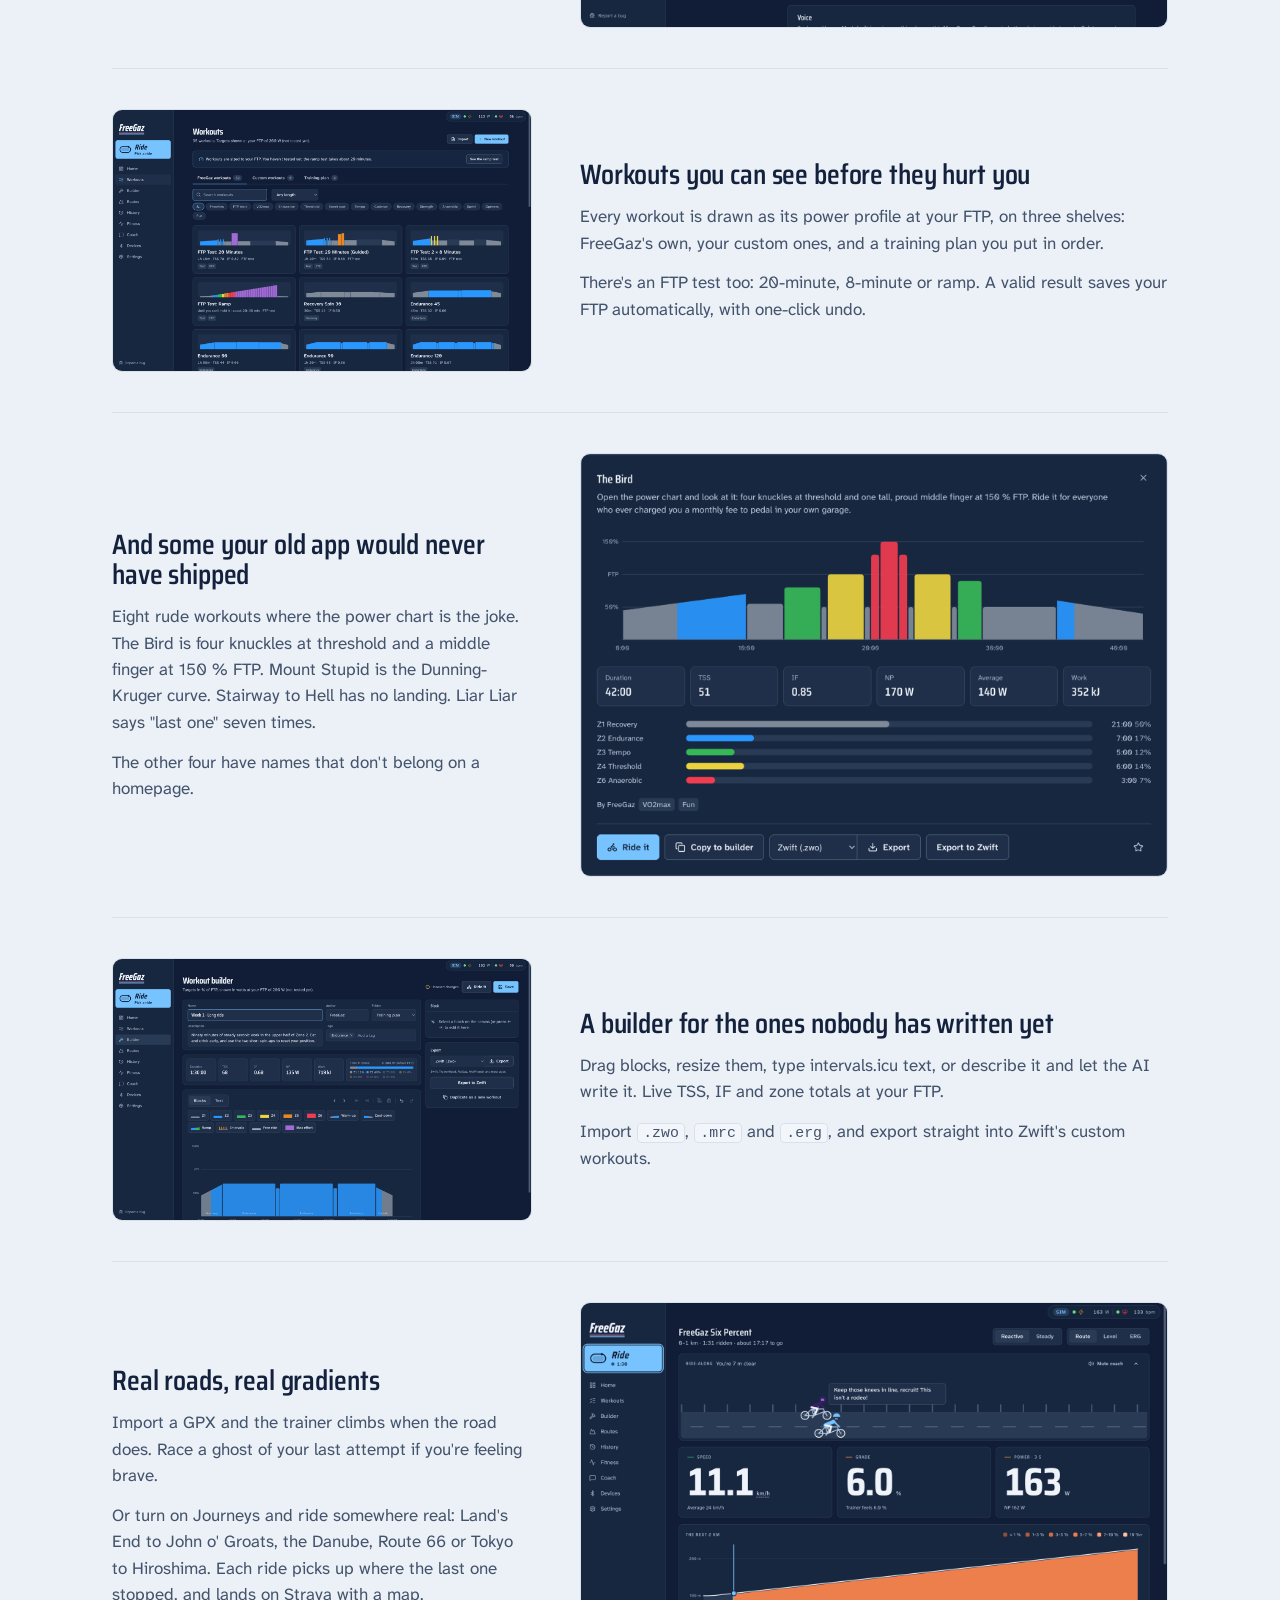
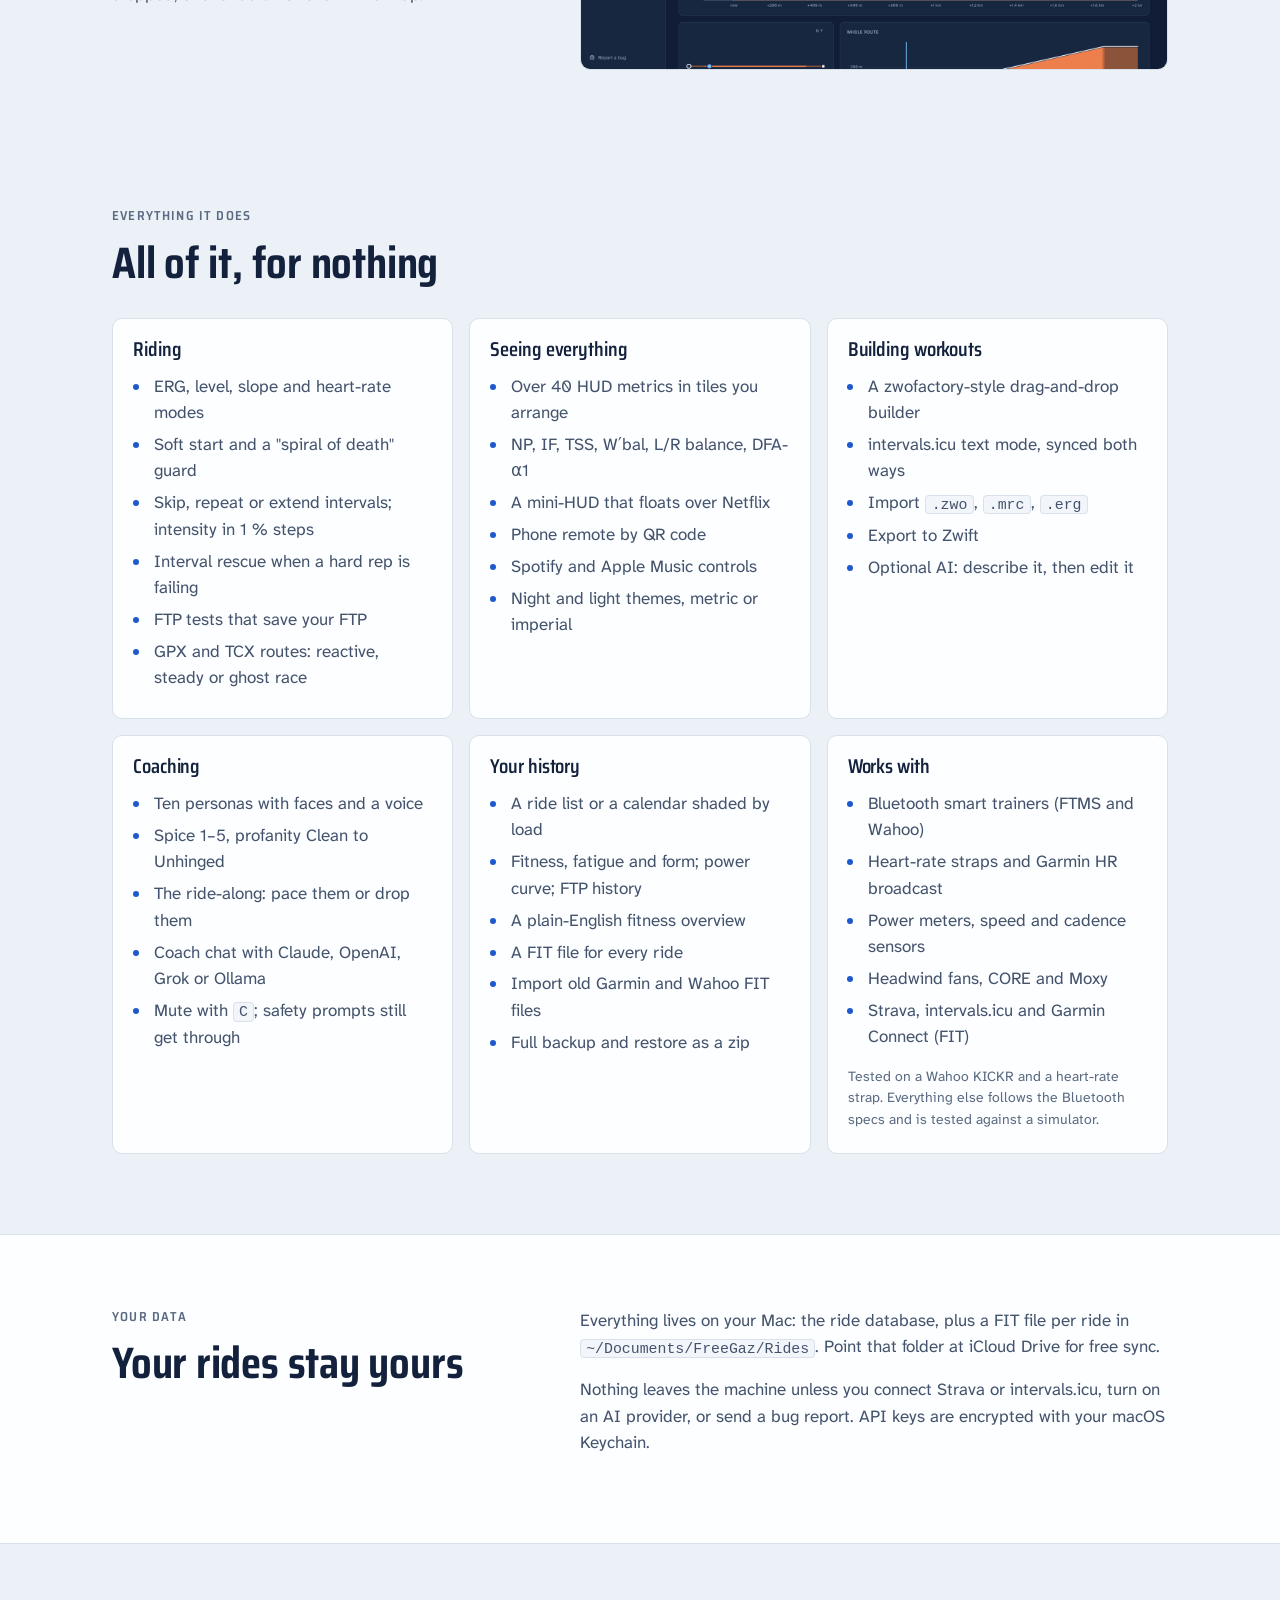
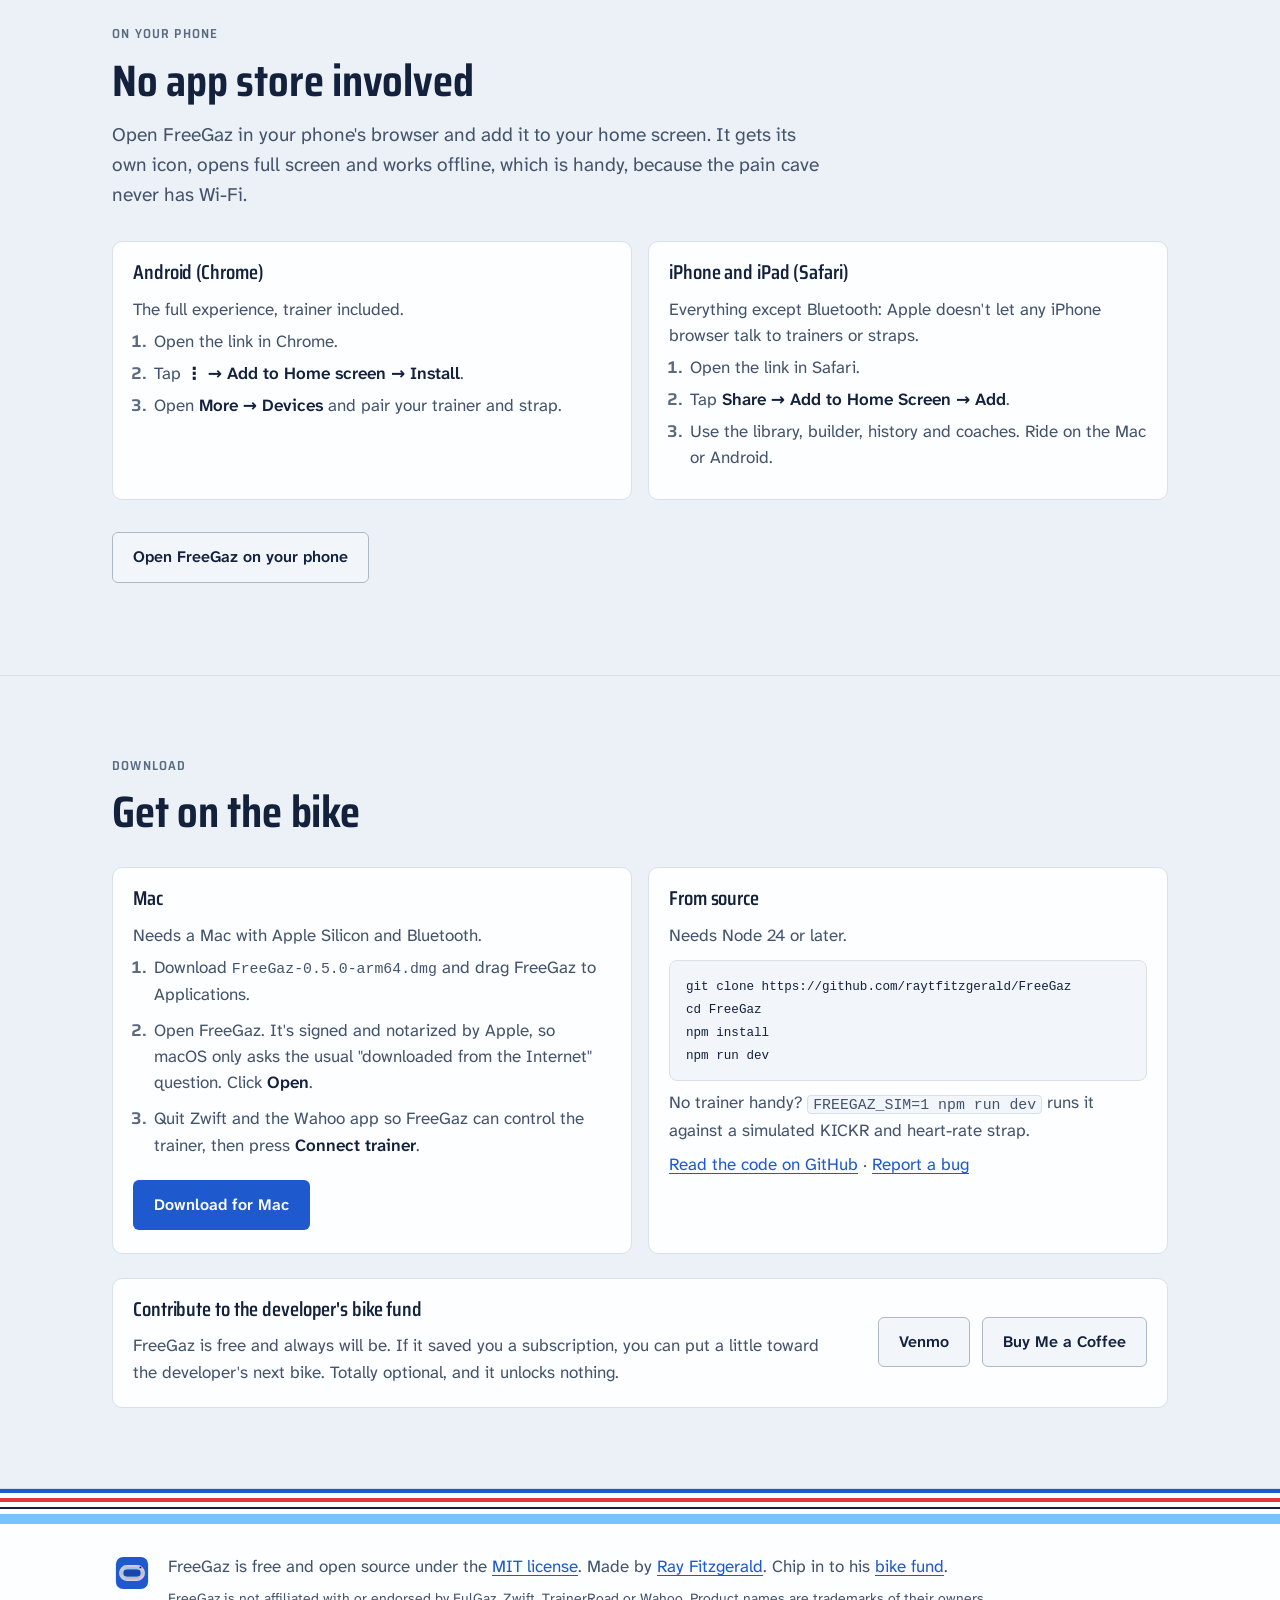
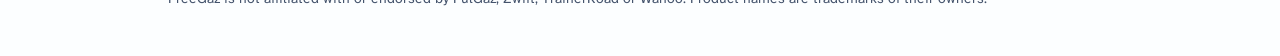
==== commit 7a3f47af: "Bike fund: Venmo and Buy Me a Coffee handles Co-Authored-By: Claude Opus 5.5 <noreply@anthropic.com>" ====
--- a/index.html
+++ b/index.html
@@ -14,10 +14,16 @@
 
   <meta property="og:type" content="website">
   <meta property="og:url" content="https://freegaz.app/">
-  <meta property="og:title" content="FreeGaz: the indoor trainer app that doesn't send you a bill every month">
-  <meta property="og:description" content="Free, open-source indoor cycling for macOS and your phone. ERG, workouts, FTP tests, routes, a builder and rude coaches.">
-  <meta property="og:image" content="https://freegaz.app/assets/img/home.png">
+  <meta property="og:site_name" content="FreeGaz">
+  <meta property="og:title" content="FreeGaz">
+  <meta property="og:description" content="The free indoor trainer app for Mac and your phone. ERG, workouts, FTP tests, real routes and rude coaches. No subscription.">
+  <meta property="og:image" content="https://freegaz.app/assets/img/og.png">
+  <meta property="og:image:width" content="1200">
+  <meta property="og:image:height" content="630">
+  <meta property="og:image:alt" content="FreeGaz: the indoor trainer app that never sends you a bill. Free, open source, Mac and phone.">
   <meta name="twitter:card" content="summary_large_image">
+  <meta name="twitter:title" content="FreeGaz">
+  <meta name="twitter:image" content="https://freegaz.app/assets/img/og.png">
 
   <link rel="preload" href="assets/fonts/saira.woff2" as="font" type="font/woff2" crossorigin>
   <link rel="preload" href="assets/fonts/atkinson.woff2" as="font" type="font/woff2" crossorigin>
@@ -302,6 +308,17 @@
             <p><a href="https://github.com/raytfitzgerald/FreeGaz">Read the code on GitHub</a> · <a href="https://github.com/raytfitzgerald/FreeGaz/issues/new/choose">Report a bug</a></p>
           </div>
         </div>
+        <div class="card bike-fund" id="bike-fund" data-bike-fund hidden>
+          <div>
+            <h3>Contribute to the developer's bike fund</h3>
+            <p>FreeGaz is free and always will be. If it saved you a subscription, you can put a little toward the developer's next bike. Totally optional, and it unlocks nothing.</p>
+          </div>
+          <p class="cta-row">
+            <a class="btn btn-secondary" data-tip="venmo" hidden>Venmo</a>
+            <a class="btn btn-secondary" data-tip="buymeacoffee" hidden>Buy Me a Coffee</a>
+            <a class="btn btn-secondary" data-tip="kofi" hidden>Ko-fi</a>
+          </p>
+        </div>
       </div>
     </section>
   </main>
@@ -311,13 +328,32 @@
     <div class="wrap footer-row">
       <img src="assets/brand/freegaz-icon.svg" alt="" width="40" height="40">
       <div>
-        <p>FreeGaz is free and open source under the <a href="https://github.com/raytfitzgerald/FreeGaz/blob/main/LICENSE">MIT license</a>. Made by <a href="https://github.com/raytfitzgerald">Ray Fitzgerald</a>.</p>
+        <p>FreeGaz is free and open source under the <a href="https://github.com/raytfitzgerald/FreeGaz/blob/main/LICENSE">MIT license</a>. Made by <a href="https://github.com/raytfitzgerald">Ray Fitzgerald</a>.<span data-bike-fund hidden> Chip in to his <a href="#bike-fund">bike fund</a>.</span></p>
         <p class="fine">FreeGaz is not affiliated with or endorsed by FulGaz, Zwift, TrainerRoad or Wahoo. Product names are trademarks of their owners.</p>
       </div>
     </div>
   </footer>
 
   <script>
+    // The developer's bike fund. Set a handle to show its button; with none
+    // set, the whole bike fund stays hidden.
+    const BIKE_FUND = { venmo: "raymond-fitzgerald", buymeacoffee: "raytfitzgeo", kofi: "" };
+    const TIP_URLS = {
+      venmo: (h) => "https://venmo.com/u/" + h,
+      buymeacoffee: (h) => "https://buymeacoffee.com/" + h,
+      kofi: (h) => "https://ko-fi.com/" + h,
+    };
+    let anyTip = false;
+    document.querySelectorAll("[data-tip]").forEach((a) => {
+      const handle = (BIKE_FUND[a.dataset.tip] || "").replace(/^@/, "");
+      if (!/^[\w-]{1,50}$/.test(handle)) return;
+      a.href = TIP_URLS[a.dataset.tip](handle);
+      a.rel = "noopener";
+      a.hidden = false;
+      anyTip = true;
+    });
+    if (anyTip) document.querySelectorAll("[data-bike-fund]").forEach((el) => (el.hidden = false));
+
     // Point the download buttons at the newest release's DMG. The links fall
     // back to the releases page if GitHub doesn't answer.
     fetch("https://api.github.com/repos/raytfitzgerald/FreeGaz/releases?per_page=1")
--- a/styles.css
+++ b/styles.css
@@ -293,6 +293,11 @@
 .download { border-top: 1px solid var(--line); }
 .download h2 { margin-bottom: 2rem; }
 .download ol li { margin-bottom: 0.6rem; }
+.bike-fund { margin-top: 1.5rem; display: flex; flex-wrap: wrap; align-items: center; justify-content: space-between; gap: 0.5rem 2rem; }
+.bike-fund > div { flex: 1 1 26rem; }
+.bike-fund .cta-row { margin: 0; }
+.bike-fund .btn { margin-top: 0; }
+[hidden] { display: none !important; }
 
 /* Footer */
 
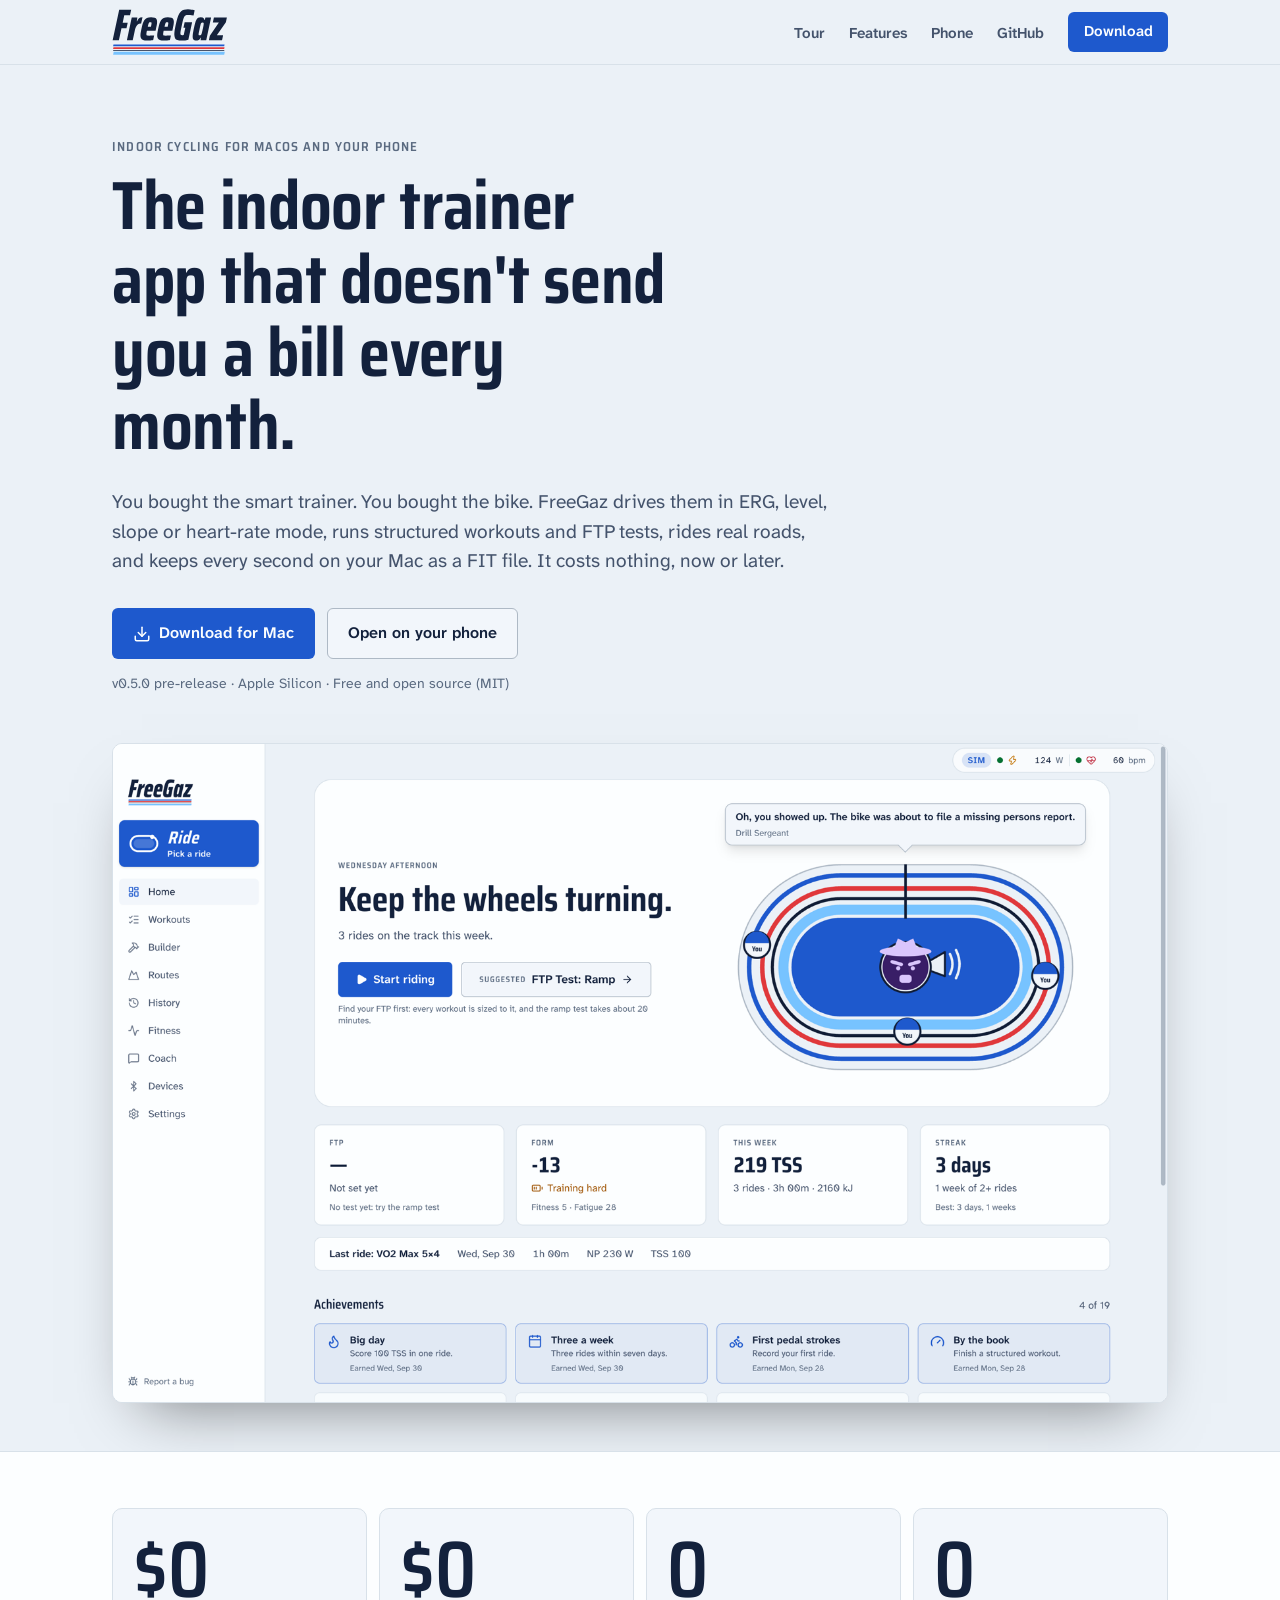
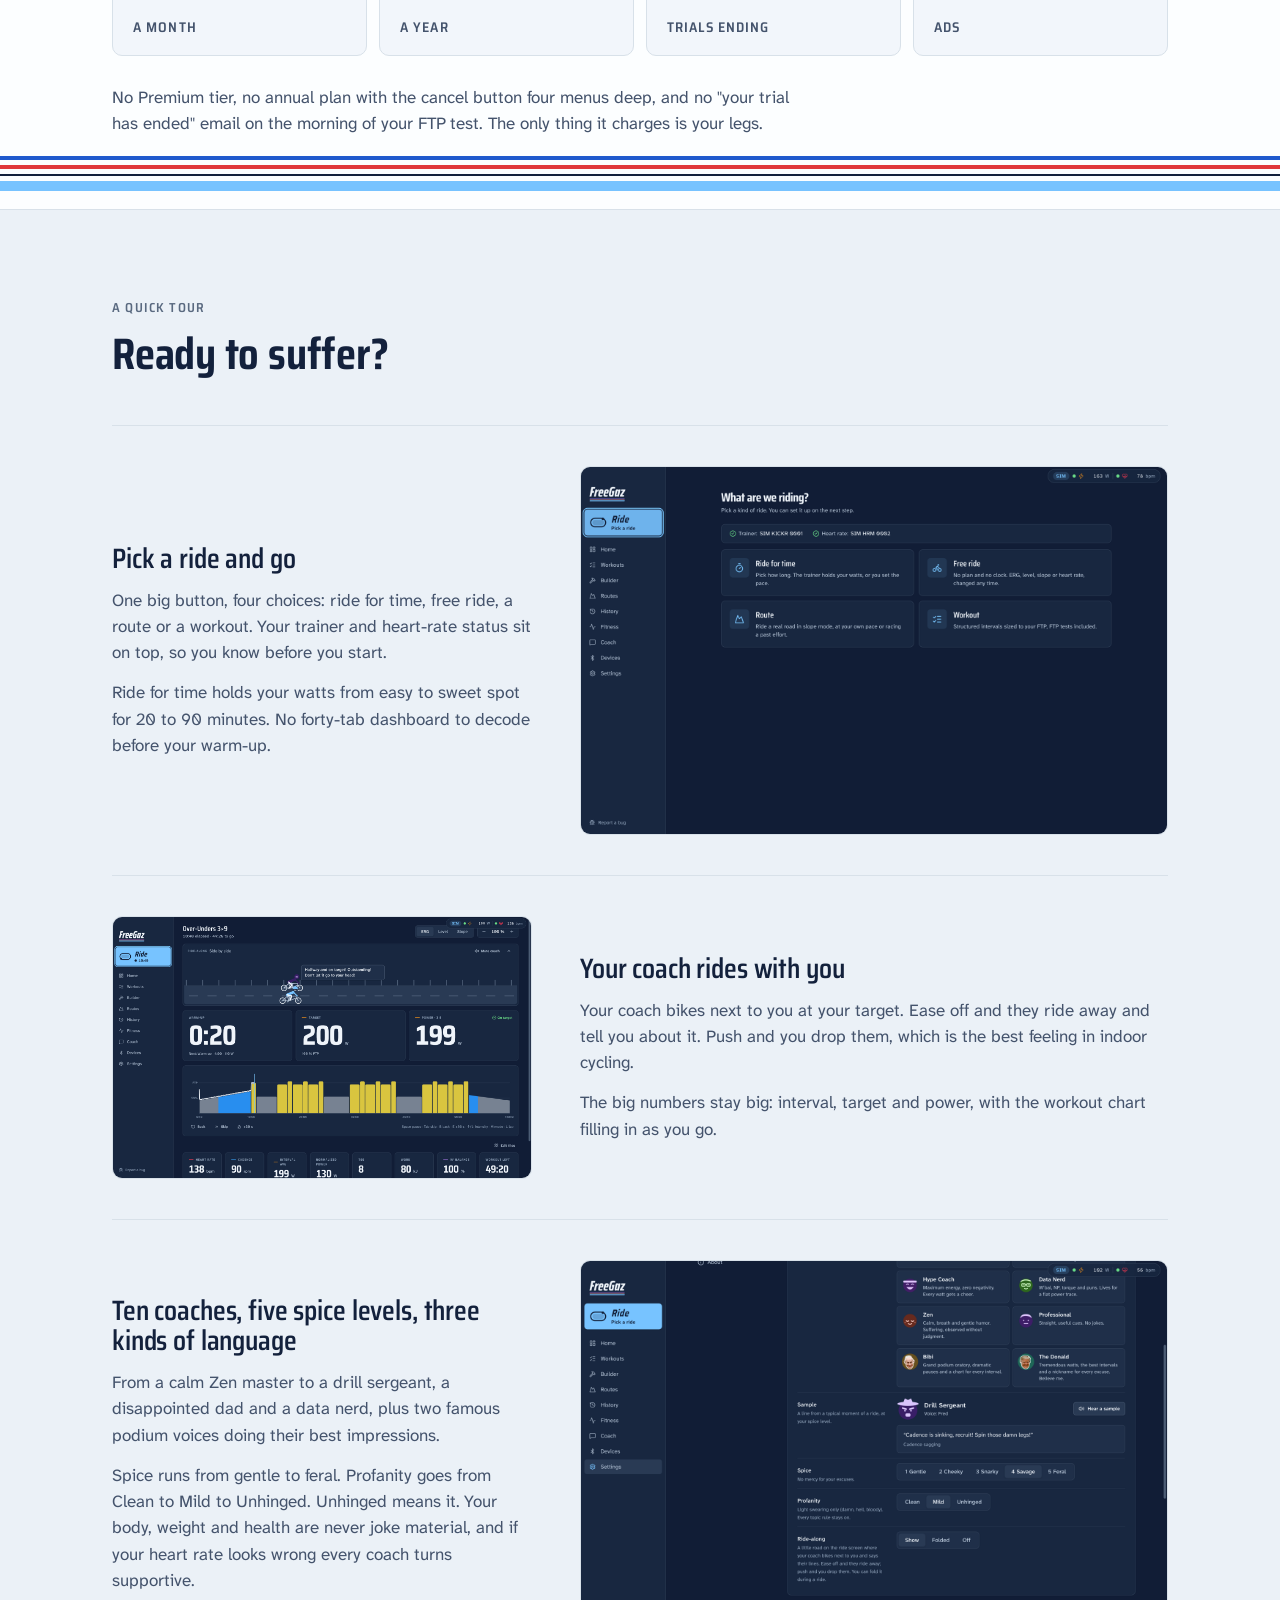
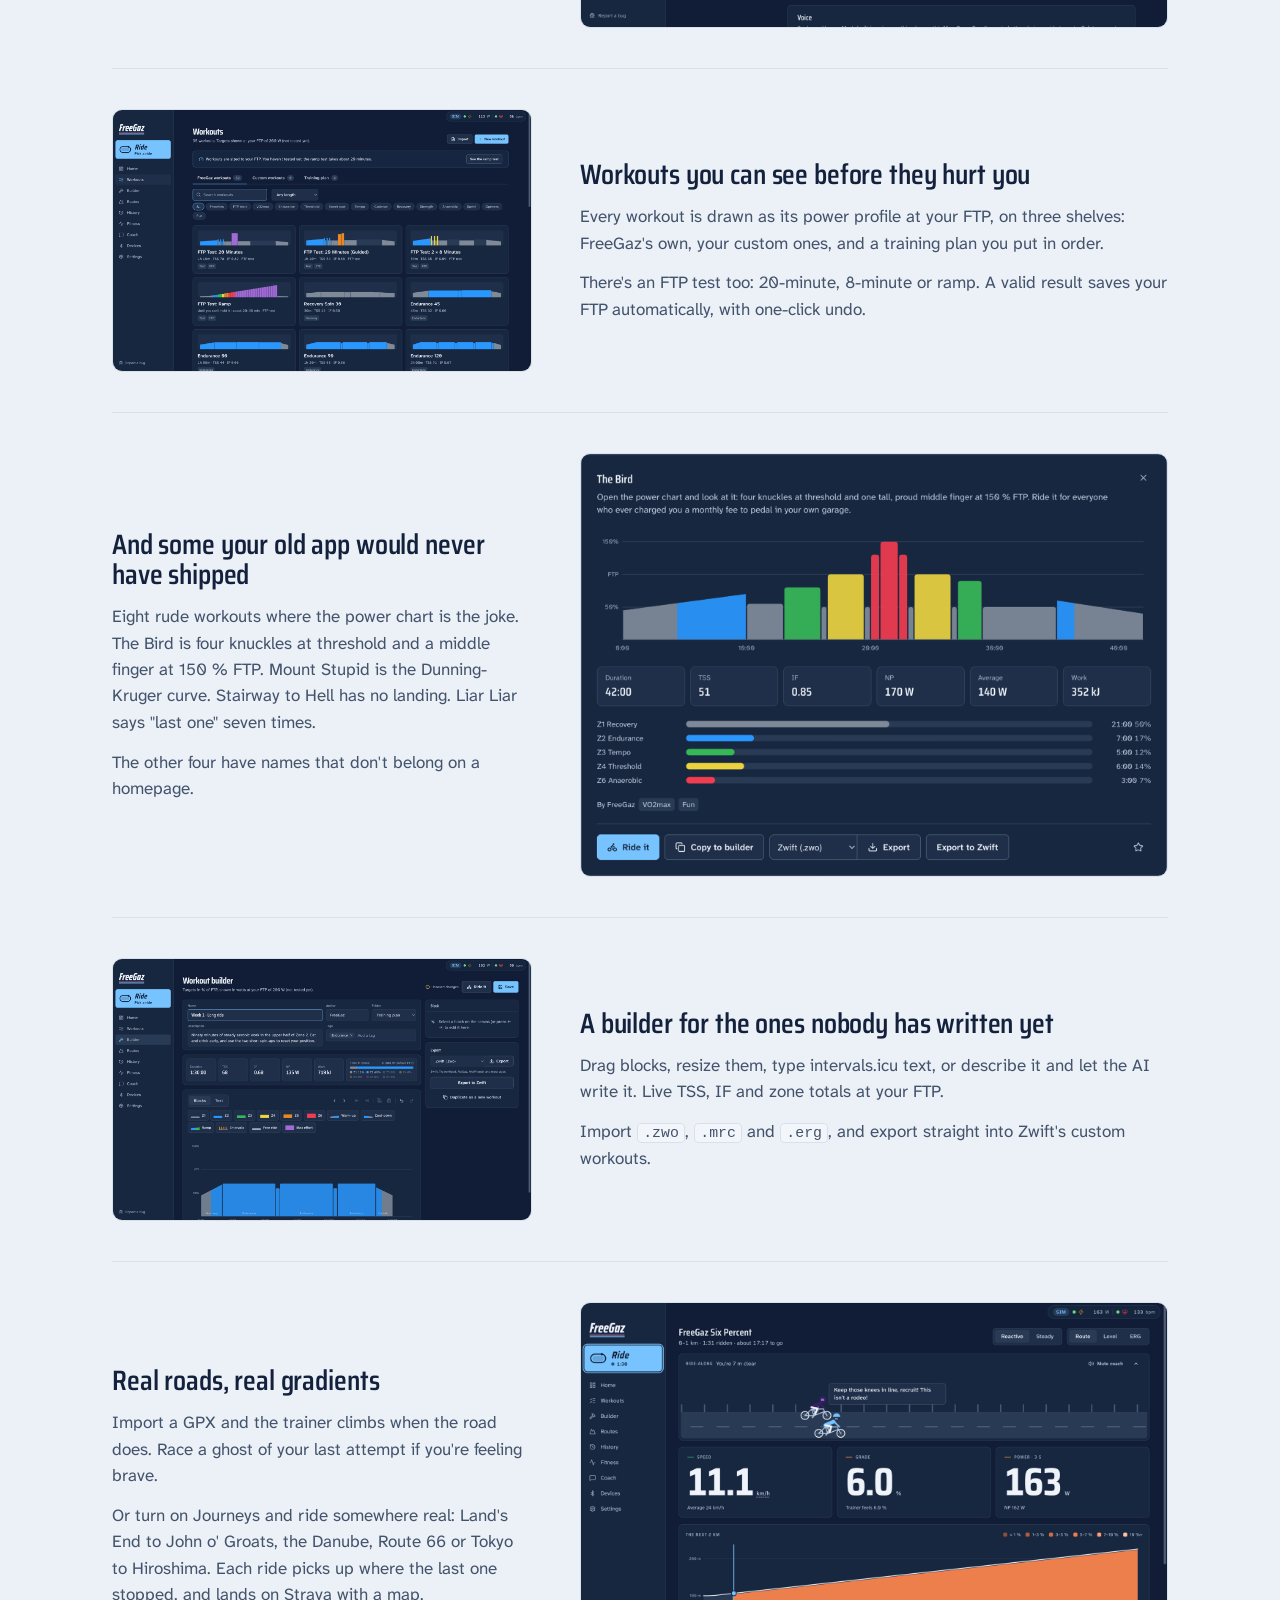
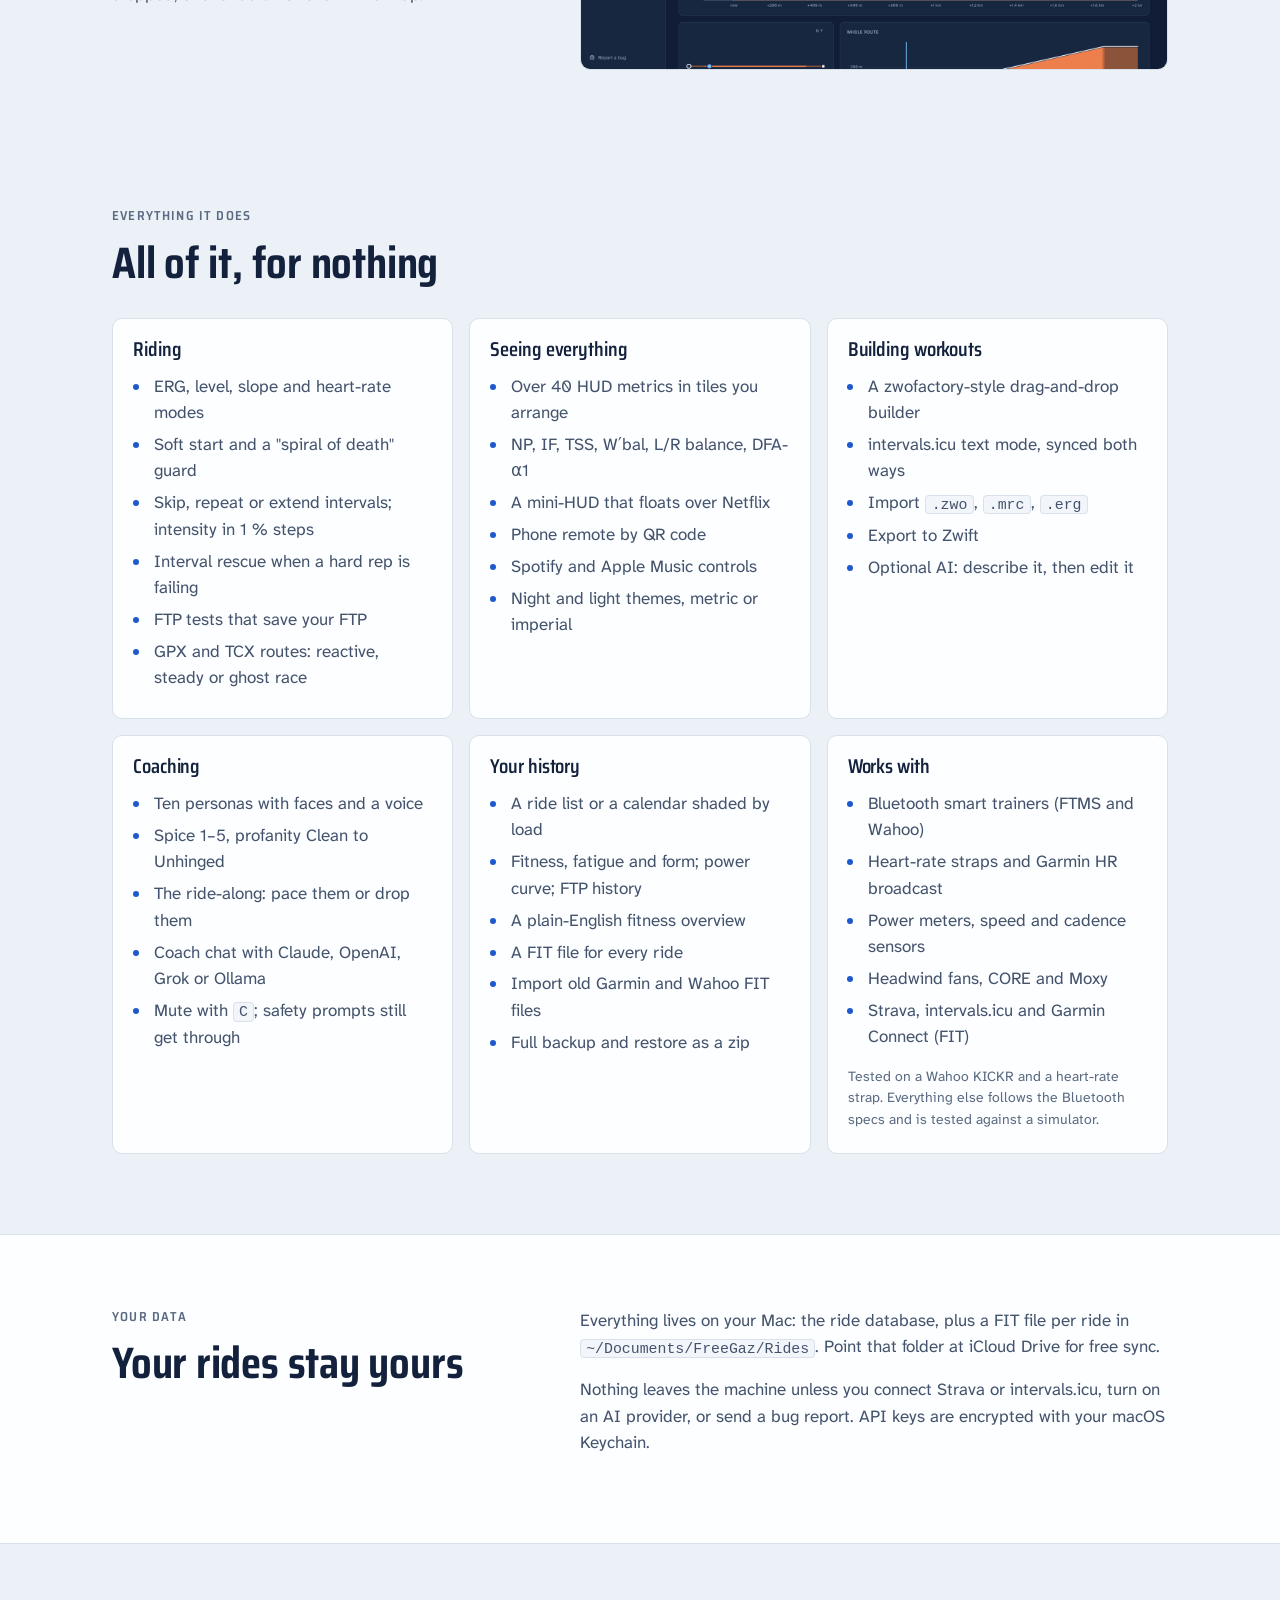
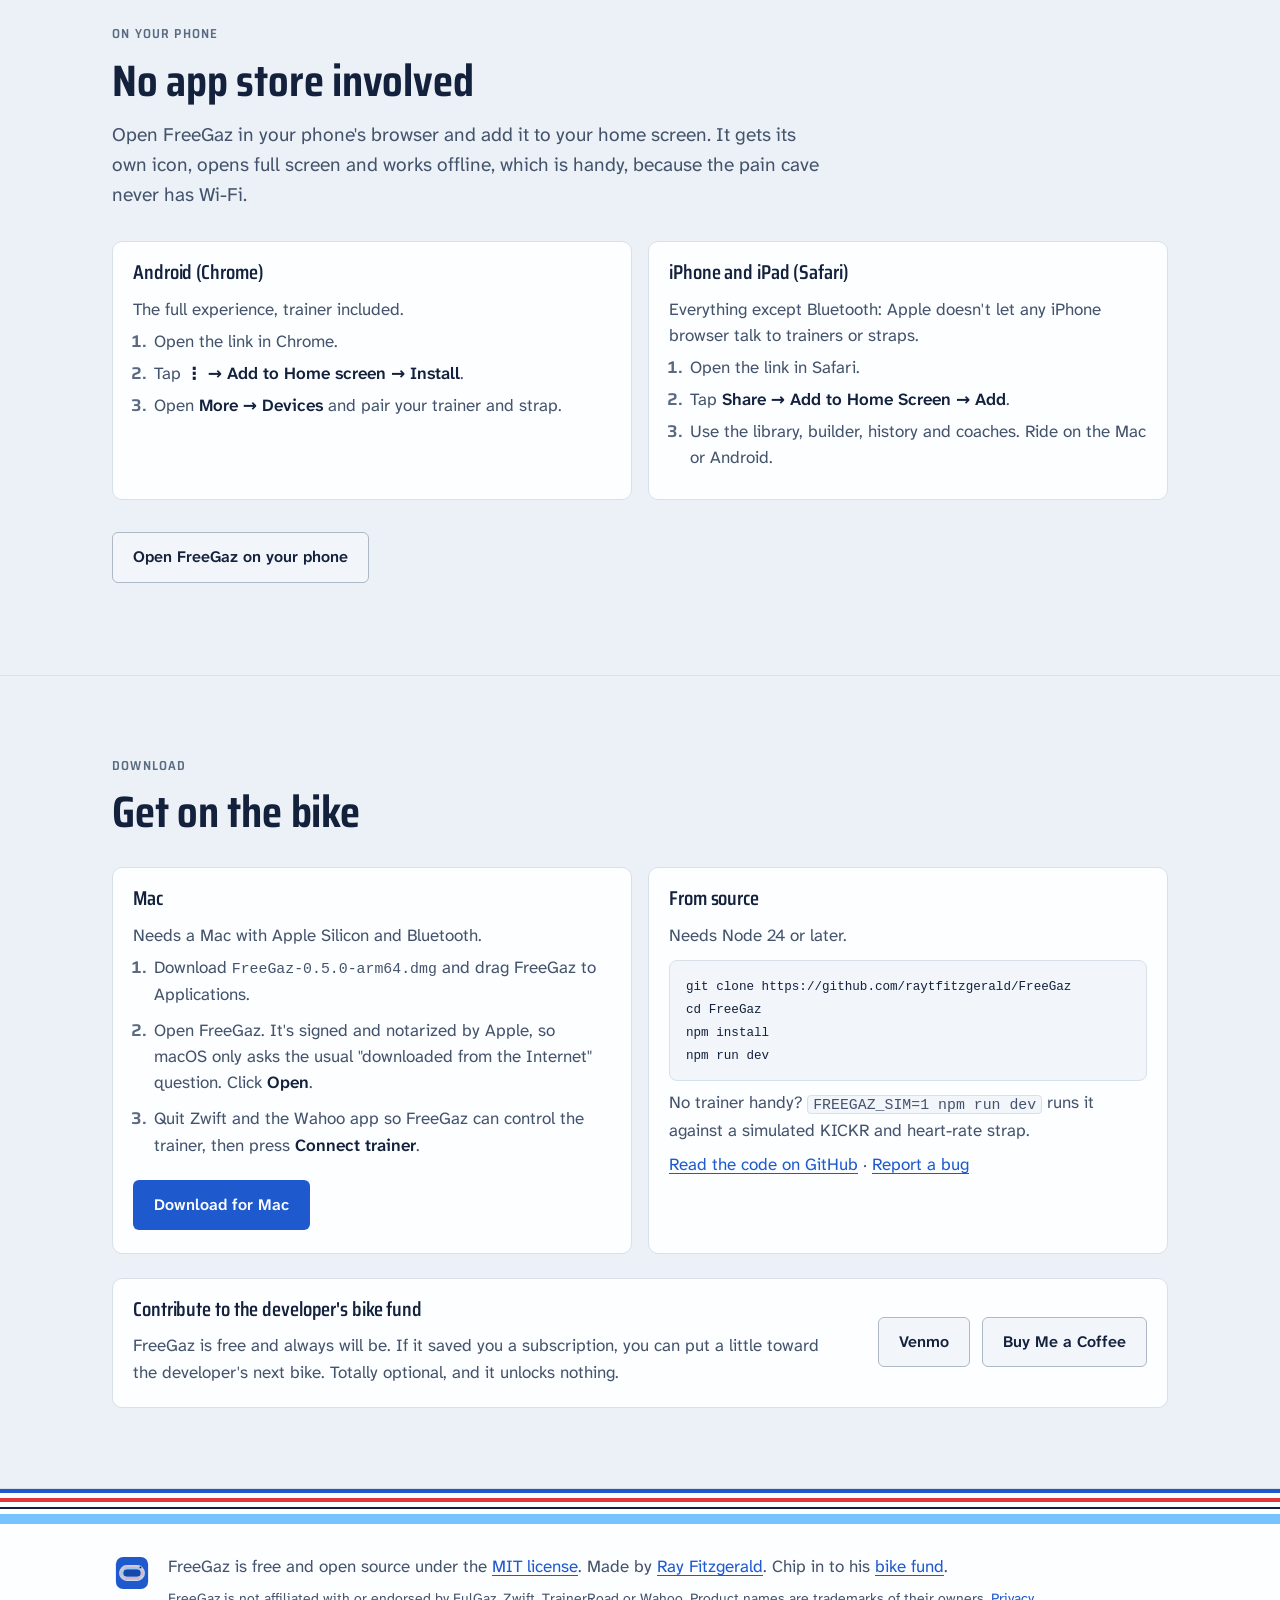
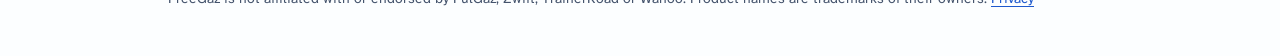
==== commit 538565a9: "A privacy policy at /privacy FreeGaz collects nothing: everything stays on the device, Bluetooth onl" ====
--- a/index.html
+++ b/index.html
@@ -329,7 +329,7 @@
       <img src="assets/brand/freegaz-icon.svg" alt="" width="40" height="40">
       <div>
         <p>FreeGaz is free and open source under the <a href="https://github.com/raytfitzgerald/FreeGaz/blob/main/LICENSE">MIT license</a>. Made by <a href="https://github.com/raytfitzgerald">Ray Fitzgerald</a>.<span data-bike-fund hidden> Chip in to his <a href="#bike-fund">bike fund</a>.</span></p>
-        <p class="fine">FreeGaz is not affiliated with or endorsed by FulGaz, Zwift, TrainerRoad or Wahoo. Product names are trademarks of their owners.</p>
+        <p class="fine">FreeGaz is not affiliated with or endorsed by FulGaz, Zwift, TrainerRoad or Wahoo. Product names are trademarks of their owners. <a href="privacy/">Privacy</a></p>
       </div>
     </div>
   </footer>
--- a/styles.css
+++ b/styles.css
@@ -306,3 +306,12 @@
 .footer-row { display: flex; gap: 1rem; align-items: flex-start; }
 .footer-row p { margin: 0 0 0.5rem; color: var(--ink-dim); }
 .footer-row img { flex: none; }
+
+/* Privacy and other text pages */
+.legal { padding: 3rem 0 4rem; }
+.legal .wrap { max-width: 46rem; }
+.legal h1 { max-width: none; margin-bottom: 0.5rem; }
+.legal h2 { font-size: 1.35rem; margin: 2.25rem 0 0.5rem; }
+.legal p, .legal li { max-width: 65ch; }
+.legal ul { padding-left: 1.25rem; }
+.legal li + li { margin-top: 0.5rem; }
